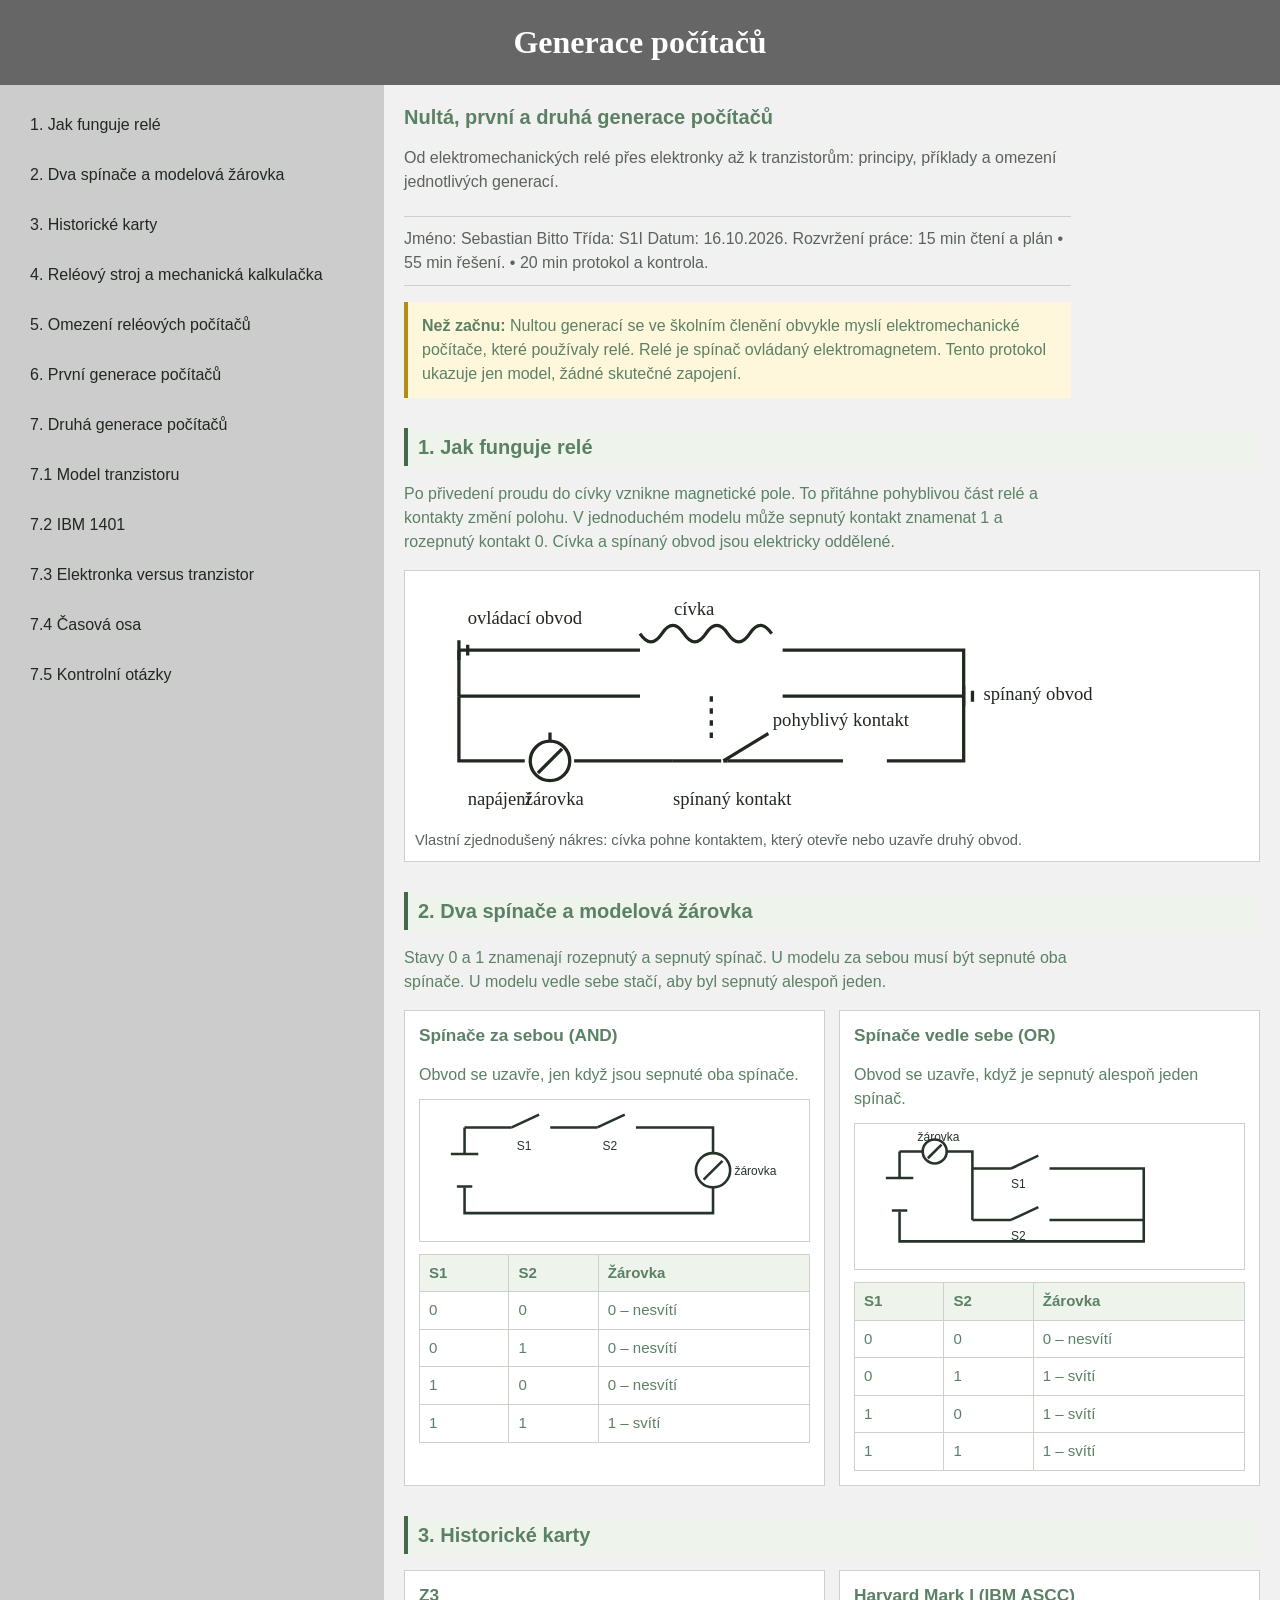
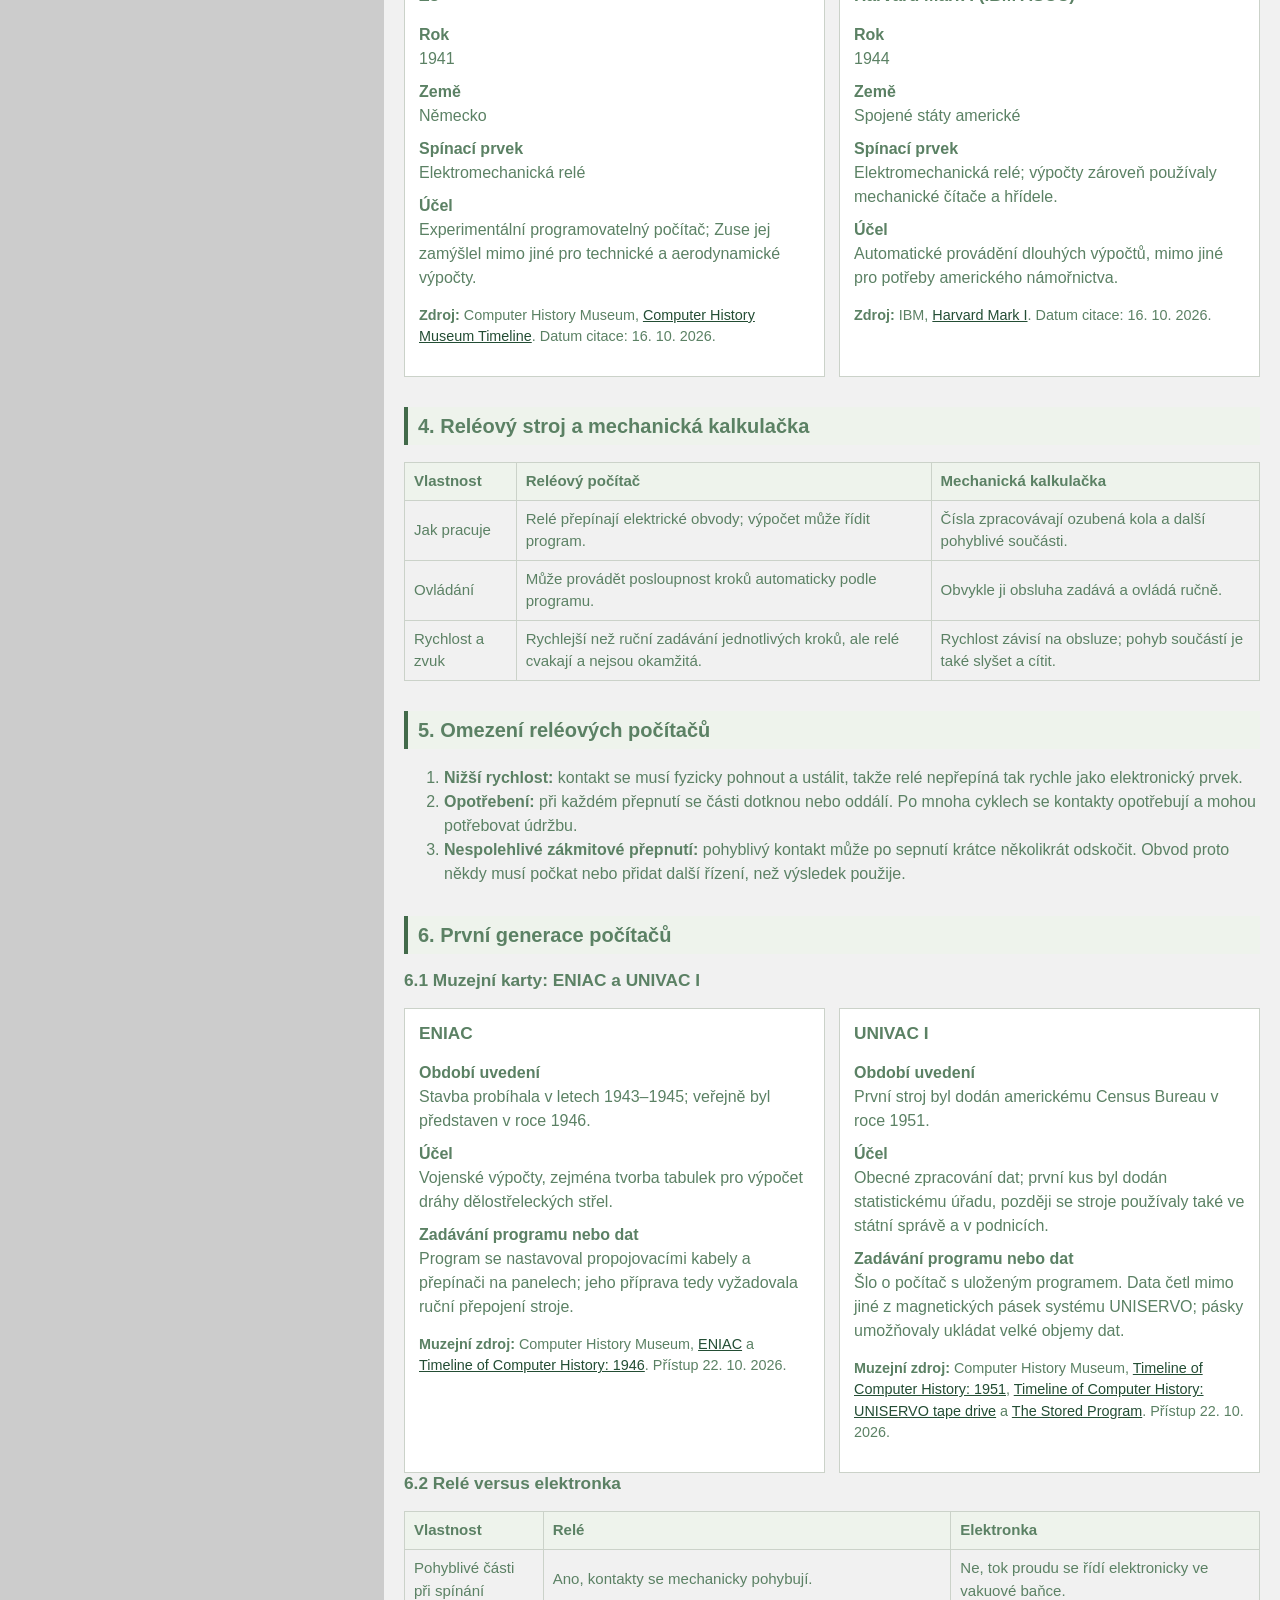
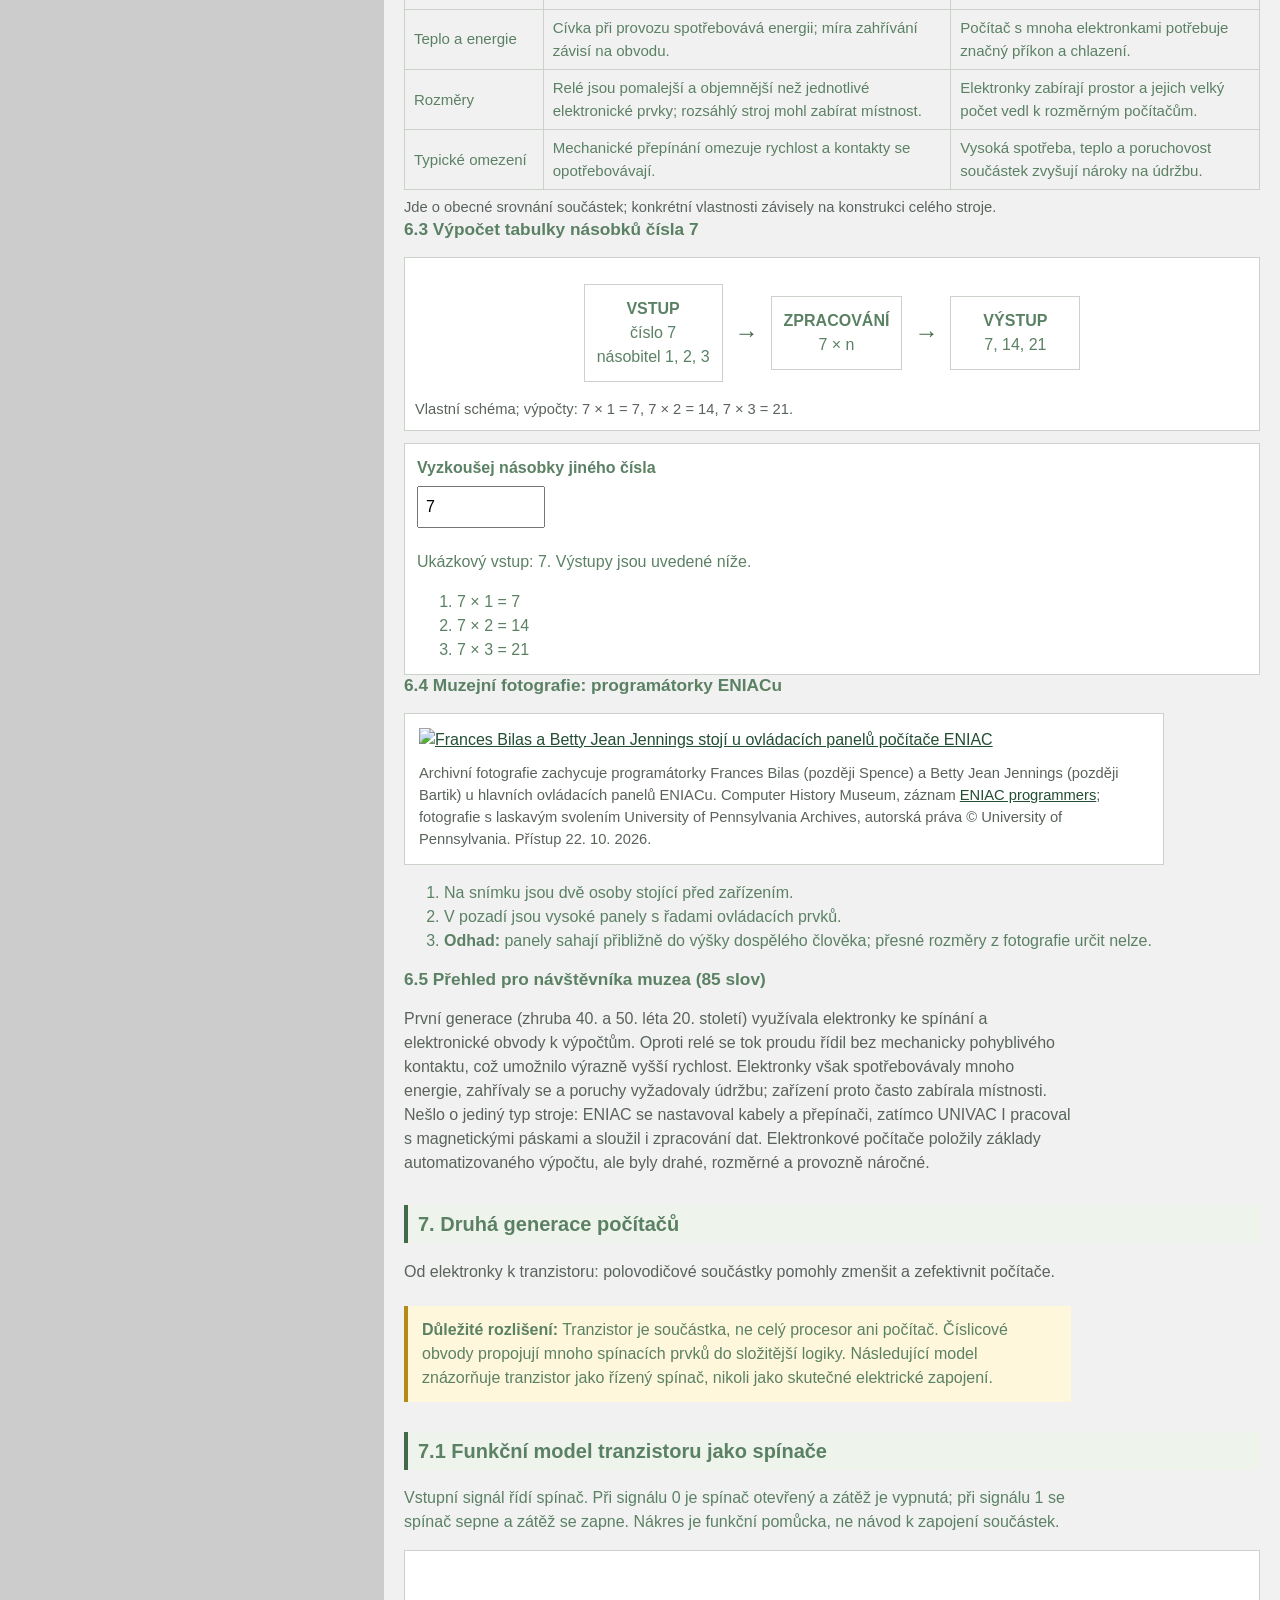
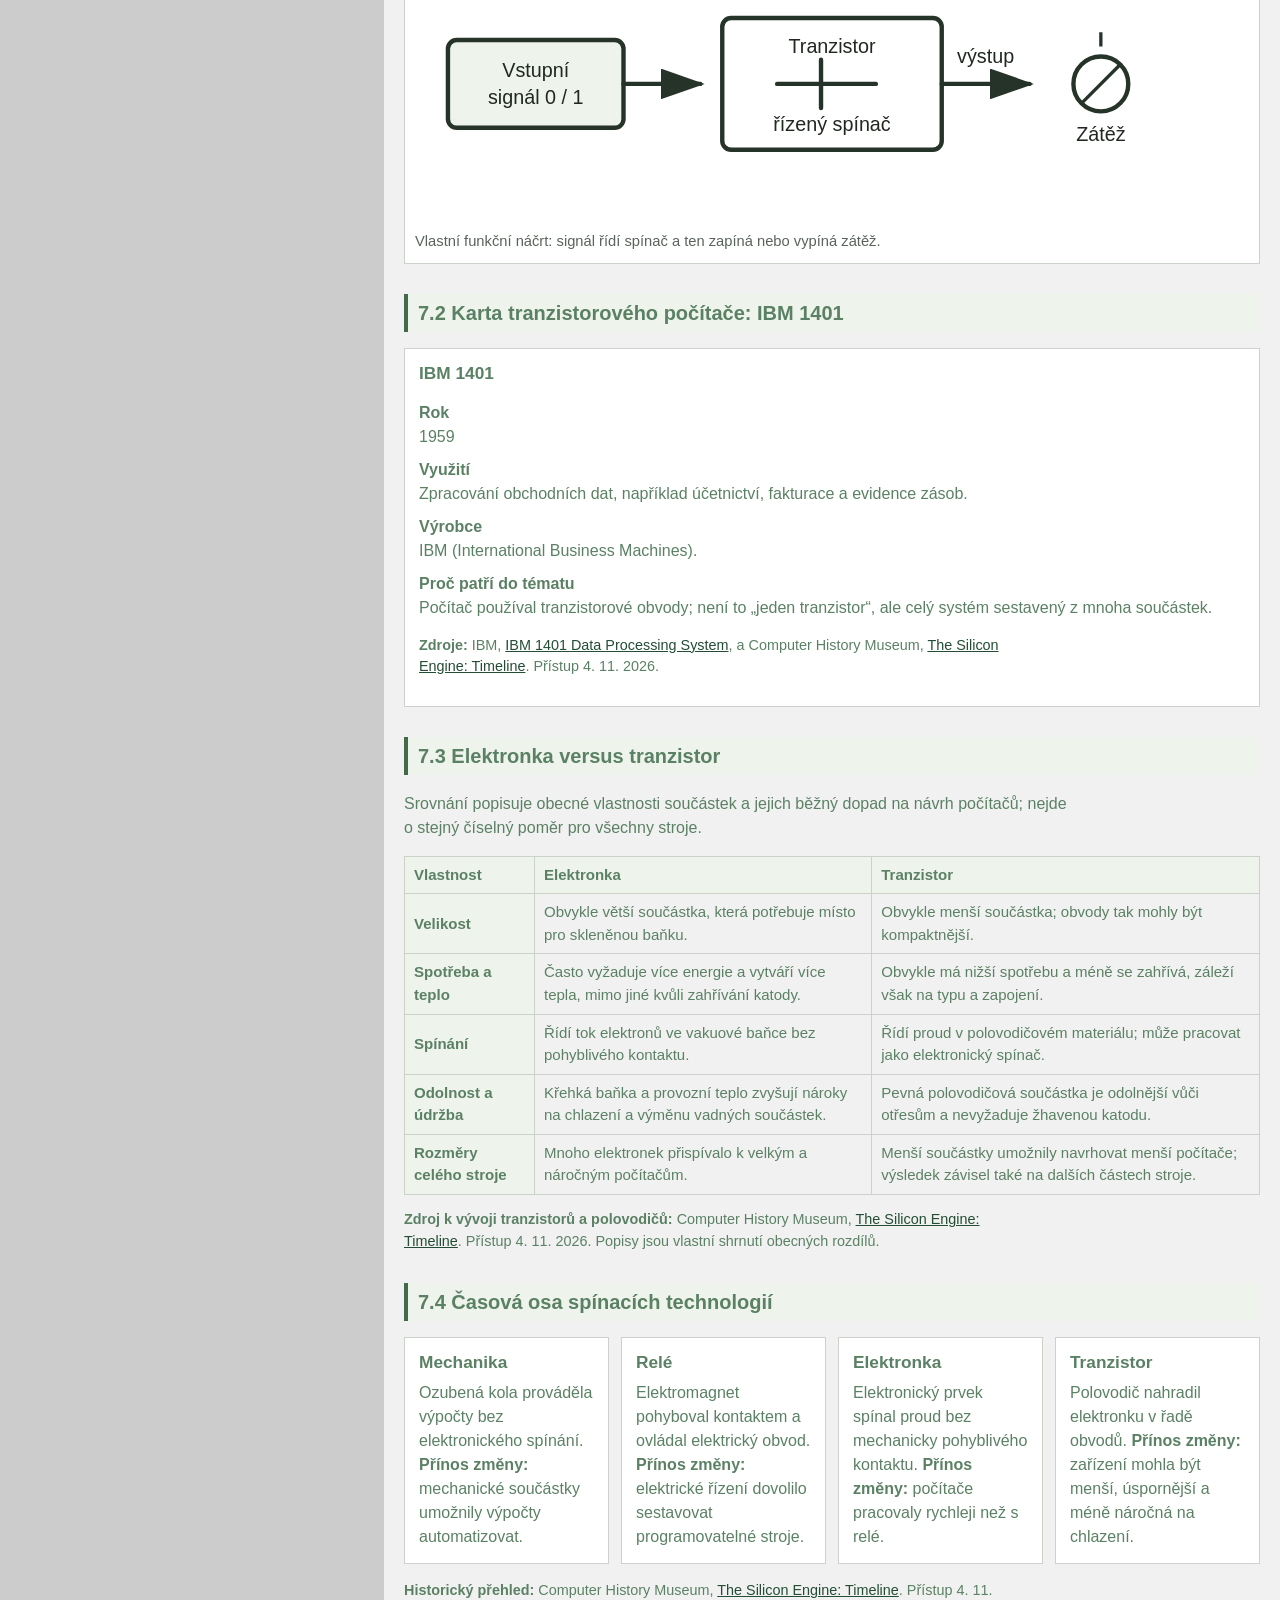
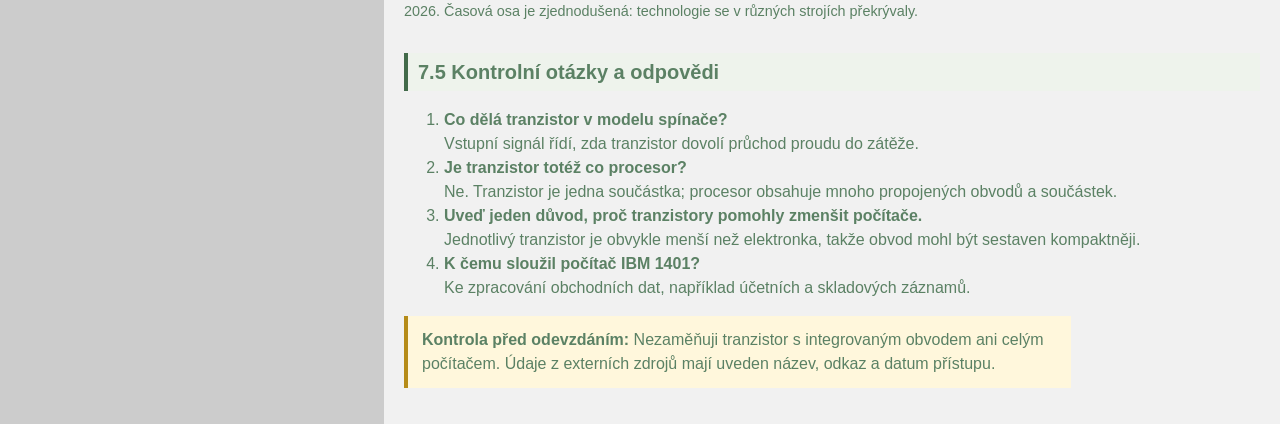
==== index.html @ 87b1d97f "Combine computer generations on one page Co-authored-by: Copilot <223556219+Copilot@users.noreply.gi" ====
<!doctype html>
<html lang="cs">
<head>
  <meta charset="utf-8">
  <meta name="viewport" content="width=device-width, initial-scale=1">
  <meta name="author" content="Sebastian Bitto">
  <title>Generace počítačů</title>
  <link rel="stylesheet" href="styles.css">
  <script src="script.js" defer></script>
</head>
<body>
  <main>
    <header class="site-header">
      <h1>Generace počítačů</h1>
    </header>

    <section class="layout">
      <nav aria-label="Obsah stránky">
        <ul>
          <li><a href="#rele">1. Jak funguje relé</a></li>
          <li><a href="#logika">2. Dva spínače a modelová žárovka</a></li>
          <li><a href="#historie">3. Historické karty</a></li>
          <li><a href="#porovnani">4. Reléový stroj a mechanická kalkulačka</a></li>
          <li><a href="#omezeni">5. Omezení reléových počítačů</a></li>
          <li><a href="#prvni-generace">6. První generace počítačů</a></li>
          <li><a href="#druha-generace">7. Druhá generace počítačů</a></li>
          <li><a href="#model">7.1 Model tranzistoru</a></li>
          <li><a href="#pocitac">7.2 IBM 1401</a></li>
          <li><a href="#srovnani">7.3 Elektronka versus tranzistor</a></li>
          <li><a href="#casova-osa">7.4 Časová osa</a></li>
          <li><a href="#otazky">7.5 Kontrolní otázky</a></li>
        </ul>
      </nav>

      <article class="content">
    <header class="content-header">
      <h2>Nultá, první a druhá generace počítačů</h2>
      <p class="intro">Od elektromechanických relé přes elektronky až k tranzistorům: principy, příklady a omezení jednotlivých generací.</p>
      <p class="student">Jméno: Sebastian Bitto    Třída: S1I    Datum: 16.10.2026.    Rozvržení práce: 15 min       čtení a plán • 55 min řešení.         • 20 min protokol a kontrola.</p>
    </header>

    <p class="note"><strong>Než začnu:</strong> Nultou generací se ve školním členění obvykle myslí elektromechanické počítače, které používaly relé. Relé je spínač ovládaný elektromagnetem. Tento protokol ukazuje jen model, žádné skutečné zapojení.</p>

    <section id="rele">
      <h2>1. Jak funguje relé</h2>
      <p>Po přivedení proudu do cívky vznikne magnetické pole. To přitáhne pohyblivou část relé a kontakty změní polohu. V jednoduchém modelu může sepnutý kontakt znamenat 1 a rozepnutý kontakt 0. Cívka a spínaný obvod jsou elektricky oddělené.</p>
      <div class="diagram">
        <svg viewBox="0 0 760 220" role="img" aria-labelledby="relay-title relay-desc">
          <title id="relay-title">Zjednodušené schéma relé</title>
          <desc id="relay-desc">Horní ovládací obvod obsahuje cívku. Přerušovaná čára naznačuje mechanické spojení s kontaktem ve spodním obvodu se žárovkou.</desc>
          <g fill="none" stroke="#202820" stroke-width="3">
            <path d="M40 63 H205 M335 63 H500 V105" />
            <path d="M40 63 V105 M40 105 H205 M335 105 H500" />
            <path d="M40 105 V164 H100 M145 164 H235 M285 164 H390 M430 164 H500 V105" />
            <path d="M235 164 H279" />
            <path d="M281 164 L322 139" />
            <path d="M281 164 H285" stroke-dasharray="5 6" />
            <path d="M270 105 V143" stroke-dasharray="5 6" />
            <path d="M40 54 V72 M48 58 V68" />
            <path d="M500 96 V114 M508 100 V110" />
            <path d="M205 48 q10 15 20 0 t20 0 t20 0 t20 0 t20 0 t20 0" />
            <circle cx="123" cy="164" r="18" />
            <path d="M112 175 L134 153 M123 146 V138" />
          </g>
          <g fill="#202820" font-family="Georgia, serif" font-size="17">
            <text x="48" y="39">ovládací obvod</text>
            <text x="236" y="31">cívka</text>
            <text x="48" y="204">napájení</text>
            <text x="100" y="204">žárovka</text>
            <text x="235" y="204">spínaný kontakt</text>
            <text x="518" y="108">spínaný obvod</text>
            <text x="326" y="132">pohyblivý kontakt</text>
          </g>
        </svg>
        <p class="caption">Vlastní zjednodušený nákres: cívka pohne kontaktem, který otevře nebo uzavře druhý obvod.</p>
      </div>
    </section>

    <section id="logika">
      <h2>2. Dva spínače a modelová žárovka</h2>
      <p>Stavy 0 a 1 znamenají rozepnutý a sepnutý spínač. U modelu za sebou musí být sepnuté oba spínače. U modelu vedle sebe stačí, aby byl sepnutý alespoň jeden.</p>
      <div class="models">
        <article class="model" data-model="series">
          <h3>Spínače za sebou (AND)</h3>
          <p>Obvod se uzavře, jen když jsou sepnuté oba spínače.</p>
          <div class="circuit">
            <svg viewBox="0 0 440 150" role="img" aria-label="Dva otevřené spínače zapojené za sebou a žárovka">
              <g fill="none" stroke="#263329" stroke-width="3">
                <path d="M45 25 H100 M145 25 H200 M245 25 H335 V55 M335 95 V125 H45 V95 M45 55 V25" />
                <path d="M100 25 L132 10 M200 25 L232 10" />
                <path d="M29 56 H61 M36 94 H54" />
                <circle cx="335" cy="75" r="20" />
                <path d="M324 86 L346 64" />
              </g>
              <g fill="#263329" font-family="Arial, sans-serif" font-size="14">
                <text x="106" y="51">S1</text><text x="206" y="51">S2</text><text x="360" y="80">žárovka</text>
              </g>
            </svg>
          </div>
          <table>
            <thead><tr><th>S1</th><th>S2</th><th>Žárovka</th></tr></thead>
            <tbody>
              <tr data-state="00"><td>0</td><td>0</td><td>0 – nesvítí</td></tr>
              <tr data-state="01"><td>0</td><td>1</td><td>0 – nesvítí</td></tr>
              <tr data-state="10"><td>1</td><td>0</td><td>0 – nesvítí</td></tr>
              <tr data-state="11"><td>1</td><td>1</td><td>1 – svítí</td></tr>
            </tbody>
          </table>
        </article>

        <article class="model" data-model="parallel">
          <h3>Spínače vedle sebe (OR)</h3>
          <p>Obvod se uzavře, když je sepnutý alespoň jeden spínač.</p>
          <div class="circuit">
            <svg viewBox="0 0 440 155" role="img" aria-label="Dva spínače zapojené vedle sebe a žárovka">
              <g fill="none" stroke="#263329" stroke-width="3">
                <path d="M45 25 H72 M100 25 H130 V45 M130 45 V105 M130 45 H175 M220 45 H330 V105 M130 105 H175 M220 105 H330 M330 45 V105 M330 105 V130 H45 V95 M45 55 V25" />
                <path d="M175 45 L207 30 M175 105 L207 90" />
                <path d="M29 56 H61 M36 94 H54" />
                <circle cx="86" cy="25" r="14" />
                <path d="M78 33 L94 17" />
              </g>
              <g fill="#263329" font-family="Arial, sans-serif" font-size="14">
                <text x="175" y="68">S1</text><text x="175" y="128">S2</text><text x="66" y="13">žárovka</text>
              </g>
            </svg>
          </div>
          <table>
            <thead><tr><th>S1</th><th>S2</th><th>Žárovka</th></tr></thead>
            <tbody>
              <tr data-state="00"><td>0</td><td>0</td><td>0 – nesvítí</td></tr>
              <tr data-state="01"><td>0</td><td>1</td><td>1 – svítí</td></tr>
              <tr data-state="10"><td>1</td><td>0</td><td>1 – svítí</td></tr>
              <tr data-state="11"><td>1</td><td>1</td><td>1 – svítí</td></tr>
            </tbody>
          </table>
        </article>
      </div>
    </section>

    <section id="historie">
      <h2>3. Historické karty</h2>
      <div class="cards">
        <article class="history-card">
          <h3>Z3</h3>
          <dl>
            <dt>Rok</dt><dd>1941</dd>
            <dt>Země</dt><dd>Německo</dd>
            <dt>Spínací prvek</dt><dd>Elektromechanická relé</dd>
            <dt>Účel</dt><dd>Experimentální programovatelný počítač; Zuse jej zamýšlel mimo jiné pro technické a aerodynamické výpočty.</dd>
          </dl>
          <p class="source"><strong>Zdroj:</strong> Computer History Museum, <a href="https://www.computerhistory.org/timeline/" target="_blank" rel="noopener noreferrer">Computer History Museum Timeline</a>. Datum citace: 16. 10. 2026.</p>
        </article>
        <article class="history-card">
          <h3>Harvard Mark I (IBM ASCC)</h3>
          <dl>
            <dt>Rok</dt><dd>1944</dd>
            <dt>Země</dt><dd>Spojené státy americké</dd>
            <dt>Spínací prvek</dt><dd>Elektromechanická relé; výpočty zároveň používaly mechanické čítače a hřídele.</dd>
            <dt>Účel</dt><dd>Automatické provádění dlouhých výpočtů, mimo jiné pro potřeby amerického námořnictva.</dd>
          </dl>
          <p class="source"><strong>Zdroj:</strong> IBM, <a href="https://www.ibm.com/history/harvard-mark-1" target="_blank" rel="noopener noreferrer">Harvard Mark I</a>. Datum citace: 16. 10. 2026.</p>
        </article>
      </div>
    </section>

    <section id="porovnani">
      <h2>4. Reléový stroj a mechanická kalkulačka</h2>
      <table>
        <thead><tr><th>Vlastnost</th><th>Reléový počítač</th><th>Mechanická kalkulačka</th></tr></thead>
        <tbody>
          <tr><td>Jak pracuje</td><td>Relé přepínají elektrické obvody; výpočet může řídit program.</td><td>Čísla zpracovávají ozubená kola a další pohyblivé součásti.</td></tr>
          <tr><td>Ovládání</td><td>Může provádět posloupnost kroků automaticky podle programu.</td><td>Obvykle ji obsluha zadává a ovládá ručně.</td></tr>
          <tr><td>Rychlost a zvuk</td><td>Rychlejší než ruční zadávání jednotlivých kroků, ale relé cvakají a nejsou okamžitá.</td><td>Rychlost závisí na obsluze; pohyb součástí je také slyšet a cítit.</td></tr>
        </tbody>
      </table>
    </section>

    <section id="omezeni">
      <h2>5. Omezení reléových počítačů</h2>
      <ol>
        <li><strong>Nižší rychlost:</strong> kontakt se musí fyzicky pohnout a ustálit, takže relé nepřepíná tak rychle jako elektronický prvek.</li>
        <li><strong>Opotřebení:</strong> při každém přepnutí se části dotknou nebo oddálí. Po mnoha cyklech se kontakty opotřebují a mohou potřebovat údržbu.</li>
        <li><strong>Nespolehlivé zákmitové přepnutí:</strong> pohyblivý kontakt může po sepnutí krátce několikrát odskočit. Obvod proto někdy musí počkat nebo přidat další řízení, než výsledek použije.</li>
      </ol>
    </section>

    <section id="prvni-generace">
      <h2>6. První generace počítačů</h2>

      <h3>6.1 Muzejní karty: ENIAC a UNIVAC I</h3>
      <div class="cards">
        <article class="history-card">
          <h3>ENIAC</h3>
          <dl>
            <dt>Období uvedení</dt><dd>Stavba probíhala v letech 1943–1945; veřejně byl představen v roce 1946.</dd>
            <dt>Účel</dt><dd>Vojenské výpočty, zejména tvorba tabulek pro výpočet dráhy dělostřeleckých střel.</dd>
            <dt>Zadávání programu nebo dat</dt><dd>Program se nastavoval propojovacími kabely a přepínači na panelech; jeho příprava tedy vyžadovala ruční přepojení stroje.</dd>
          </dl>
          <p class="source"><strong>Muzejní zdroj:</strong> Computer History Museum, <a href="https://www.computerhistory.org/revolution/birth-of-the-computer/4/78" target="_blank" rel="noopener noreferrer">ENIAC</a> a <a href="https://www.computerhistory.org/timeline/1946/" target="_blank" rel="noopener noreferrer">Timeline of Computer History: 1946</a>. Přístup 22. 10. 2026.</p>
        </article>
        <article class="history-card">
          <h3>UNIVAC I</h3>
          <dl>
            <dt>Období uvedení</dt><dd>První stroj byl dodán americkému Census Bureau v roce 1951.</dd>
            <dt>Účel</dt><dd>Obecné zpracování dat; první kus byl dodán statistickému úřadu, později se stroje používaly také ve státní správě a v podnicích.</dd>
            <dt>Zadávání programu nebo dat</dt><dd>Šlo o počítač s uloženým programem. Data četl mimo jiné z magnetických pásek systému UNISERVO; pásky umožňovaly ukládat velké objemy dat.</dd>
          </dl>
          <p class="source"><strong>Muzejní zdroj:</strong> Computer History Museum, <a href="https://www.computerhistory.org/timeline/1951/" target="_blank" rel="noopener noreferrer">Timeline of Computer History: 1951</a>, <a href="https://www.computerhistory.org/timeline/memory-storage/" target="_blank" rel="noopener noreferrer">Timeline of Computer History: UNISERVO tape drive</a> a <a href="https://www.computerhistory.org/revolution/birth-of-the-computer/4/87" target="_blank" rel="noopener noreferrer">The Stored Program</a>. Přístup 22. 10. 2026.</p>
        </article>
      </div>

      <h3>6.2 Relé versus elektronka</h3>
      <table>
        <thead><tr><th>Vlastnost</th><th>Relé</th><th>Elektronka</th></tr></thead>
        <tbody>
          <tr><td>Pohyblivé části při spínání</td><td>Ano, kontakty se mechanicky pohybují.</td><td>Ne, tok proudu se řídí elektronicky ve vakuové baňce.</td></tr>
          <tr><td>Teplo a energie</td><td>Cívka při provozu spotřebovává energii; míra zahřívání závisí na obvodu.</td><td>Počítač s mnoha elektronkami potřebuje značný příkon a chlazení.</td></tr>
          <tr><td>Rozměry</td><td>Relé jsou pomalejší a objemnější než jednotlivé elektronické prvky; rozsáhlý stroj mohl zabírat místnost.</td><td>Elektronky zabírají prostor a jejich velký počet vedl k rozměrným počítačům.</td></tr>
          <tr><td>Typické omezení</td><td>Mechanické přepínání omezuje rychlost a kontakty se opotřebovávají.</td><td>Vysoká spotřeba, teplo a poruchovost součástek zvyšují nároky na údržbu.</td></tr>
        </tbody>
      </table>
      <p class="caption">Jde o obecné srovnání součástek; konkrétní vlastnosti závisely na konstrukci celého stroje.</p>

      <h3>6.3 Výpočet tabulky násobků čísla 7</h3>
      <div class="diagram">
        <div class="flow" role="img" aria-label="Vstup číslo 7 a násobitel 1, 2, 3 vede přes násobení k výsledkům 7, 14, 21">
          <div class="flow-step"><strong>VSTUP</strong><br>číslo 7<br>násobitel 1, 2, 3</div>
          <span class="flow-arrow" aria-hidden="true">→</span>
          <div class="flow-step"><strong>ZPRACOVÁNÍ</strong><br>7 × n</div>
          <span class="flow-arrow" aria-hidden="true">→</span>
          <div class="flow-step"><strong>VÝSTUP</strong><br>7, 14, 21</div>
        </div>
        <p class="caption">Vlastní schéma; výpočty: 7 × 1 = 7, 7 × 2 = 14, 7 × 3 = 21.</p>
      </div>
      <div class="demo">
        <label for="factor">Vyzkoušej násobky jiného čísla</label>
        <input id="factor" type="number" min="1" max="1000" step="1" value="7">
        <p id="calculation-status" aria-live="polite">Ukázkový vstup: 7. Výstupy jsou uvedené níže.</p>
        <ol id="multiples">
          <li data-multiple>7 × 1 = 7</li>
          <li data-multiple>7 × 2 = 14</li>
          <li data-multiple>7 × 3 = 21</li>
        </ol>
      </div>

      <h3>6.4 Muzejní fotografie: programátorky ENIACu</h3>
      <figure class="photo">
        <a href="https://www.computerhistory.org/revolution/birth-of-the-computer/4/78/317" target="_blank" rel="noopener noreferrer">
          <img src="https://images.computerhistory.org/revonline/images/102618640-03-01.jpg?w=900" alt="Frances Bilas a Betty Jean Jennings stojí u ovládacích panelů počítače ENIAC">
        </a>
        <figcaption>Archivní fotografie zachycuje programátorky Frances Bilas (později Spence) a Betty Jean Jennings (později Bartik) u hlavních ovládacích panelů ENIACu. Computer History Museum, záznam <a href="https://www.computerhistory.org/revolution/birth-of-the-computer/4/78/317" target="_blank" rel="noopener noreferrer">ENIAC programmers</a>; fotografie s laskavým svolením University of Pennsylvania Archives, autorská práva © University of Pennsylvania. Přístup 22. 10. 2026.</figcaption>
      </figure>
      <ol>
        <li>Na snímku jsou dvě osoby stojící před zařízením.</li>
        <li>V pozadí jsou vysoké panely s řadami ovládacích prvků.</li>
        <li><strong>Odhad:</strong> panely sahají přibližně do výšky dospělého člověka; přesné rozměry z fotografie určit nelze.</li>
      </ol>

      <h3>6.5 Přehled pro návštěvníka muzea (85 slov)</h3>
      <p class="intro">První generace (zhruba 40. a 50. léta 20. století) využívala elektronky ke spínání a elektronické obvody k výpočtům. Oproti relé se tok proudu řídil bez mechanicky pohyblivého kontaktu, což umožnilo výrazně vyšší rychlost. Elektronky však spotřebovávaly mnoho energie, zahřívaly se a poruchy vyžadovaly údržbu; zařízení proto často zabírala místnosti. Nešlo o jediný typ stroje: ENIAC se nastavoval kabely a přepínači, zatímco UNIVAC I pracoval s magnetickými páskami a sloužil i zpracování dat. Elektronkové počítače položily základy automatizovaného výpočtu, ale byly drahé, rozměrné a provozně náročné.</p>
    </section>

    <section id="druha-generace">
      <h2>7. Druhá generace počítačů</h2>
      <p class="intro">Od elektronky k tranzistoru: polovodičové součástky pomohly zmenšit a zefektivnit počítače.</p>
      <p class="note"><strong>Důležité rozlišení:</strong> Tranzistor je součástka, ne celý procesor ani počítač. Číslicové obvody propojují mnoho spínacích prvků do složitější logiky. Následující model znázorňuje tranzistor jako řízený spínač, nikoli jako skutečné elektrické zapojení.</p>

      <section id="model">
        <h2>7.1 Funkční model tranzistoru jako spínače</h2>
        <p>Vstupní signál řídí spínač. Při signálu 0 je spínač otevřený a zátěž je vypnutá; při signálu 1 se spínač sepne a zátěž se zapne. Nákres je funkční pomůcka, ne návod k zapojení součástek.</p>
        <div class="diagram">
          <svg viewBox="0 0 760 240" role="img" aria-labelledby="transistor-title transistor-desc">
            <title id="transistor-title">Funkční model tranzistoru jako řízeného spínače</title>
            <desc id="transistor-desc">Vstupní signál ovládá tranzistorový spínač. Spínač řídí tok proudu ke zátěži, zde znázorněné žárovkou.</desc>
            <defs>
              <marker id="arrowhead" markerWidth="10" markerHeight="7" refX="9" refY="3.5" orient="auto">
                <polygon points="0 0, 10 3.5, 0 7" fill="#263329" />
              </marker>
            </defs>
            <g fill="none" stroke="#263329" stroke-width="4" stroke-linecap="round" stroke-linejoin="round">
              <rect x="30" y="72" width="160" height="80" rx="8" fill="#eef3ec" />
              <path d="M190 112 H260" marker-end="url(#arrowhead)" />
              <rect x="280" y="52" width="200" height="120" rx="8" fill="#ffffff" />
              <path d="M480 112 H560" marker-end="url(#arrowhead)" />
            </g>
            <path d="M330 112 H370 M370 90 V134 M370 112 H420" fill="none" stroke="#263329" stroke-width="4" stroke-linecap="round" />
            <circle cx="625" cy="112" r="25" fill="#ffffff" stroke="#263329" stroke-width="4" />
            <path d="M608 129 L642 95 M625 78 V65" fill="none" stroke="#263329" stroke-width="3" />
            <g fill="#202820" font-family="Arial, sans-serif" font-size="18" text-anchor="middle">
              <text x="110" y="106">Vstupní</text><text x="110" y="130">signál 0 / 1</text>
              <text x="380" y="84">Tranzistor</text><text x="380" y="155">řízený spínač</text>
              <text x="625" y="164">Zátěž</text>
              <text x="520" y="93">výstup</text>
            </g>
          </svg>
          <p class="caption">Vlastní funkční náčrt: signál řídí spínač a ten zapíná nebo vypíná zátěž.</p>
        </div>
      </section>

      <section id="pocitac">
        <h2>7.2 Karta tranzistorového počítače: IBM 1401</h2>
        <article class="history-card">
          <h3>IBM 1401</h3>
          <dl>
            <dt>Rok</dt><dd>1959</dd>
            <dt>Využití</dt><dd>Zpracování obchodních dat, například účetnictví, fakturace a evidence zásob.</dd>
            <dt>Výrobce</dt><dd>IBM (International Business Machines).</dd>
            <dt>Proč patří do tématu</dt><dd>Počítač používal tranzistorové obvody; není to „jeden tranzistor“, ale celý systém sestavený z mnoha součástek.</dd>
          </dl>
          <p class="source"><strong>Zdroje:</strong> IBM, <a href="https://www.ibm.com/history/1401" target="_blank" rel="noopener noreferrer">IBM 1401 Data Processing System</a>, a Computer History Museum, <a href="https://www.computerhistory.org/siliconengine/timeline/" target="_blank" rel="noopener noreferrer">The Silicon Engine: Timeline</a>. Přístup 4. 11. 2026.</p>
        </article>
      </section>

      <section id="srovnani">
        <h2>7.3 Elektronka versus tranzistor</h2>
        <p>Srovnání popisuje obecné vlastnosti součástek a jejich běžný dopad na návrh počítačů; nejde o stejný číselný poměr pro všechny stroje.</p>
        <table>
          <thead>
            <tr><th>Vlastnost</th><th>Elektronka</th><th>Tranzistor</th></tr>
          </thead>
          <tbody>
            <tr><th scope="row">Velikost</th><td>Obvykle větší součástka, která potřebuje místo pro skleněnou baňku.</td><td>Obvykle menší součástka; obvody tak mohly být kompaktnější.</td></tr>
            <tr><th scope="row">Spotřeba a teplo</th><td>Často vyžaduje více energie a vytváří více tepla, mimo jiné kvůli zahřívání katody.</td><td>Obvykle má nižší spotřebu a méně se zahřívá, záleží však na typu a zapojení.</td></tr>
            <tr><th scope="row">Spínání</th><td>Řídí tok elektronů ve vakuové baňce bez pohyblivého kontaktu.</td><td>Řídí proud v polovodičovém materiálu; může pracovat jako elektronický spínač.</td></tr>
            <tr><th scope="row">Odolnost a údržba</th><td>Křehká baňka a provozní teplo zvyšují nároky na chlazení a výměnu vadných součástek.</td><td>Pevná polovodičová součástka je odolnější vůči otřesům a nevyžaduje žhavenou katodu.</td></tr>
            <tr><th scope="row">Rozměry celého stroje</th><td>Mnoho elektronek přispívalo k velkým a náročným počítačům.</td><td>Menší součástky umožnily navrhovat menší počítače; výsledek závisel také na dalších částech stroje.</td></tr>
          </tbody>
        </table>
        <p class="source"><strong>Zdroj k vývoji tranzistorů a polovodičů:</strong> Computer History Museum, <a href="https://www.computerhistory.org/siliconengine/timeline/" target="_blank" rel="noopener noreferrer">The Silicon Engine: Timeline</a>. Přístup 4. 11. 2026. Popisy jsou vlastní shrnutí obecných rozdílů.</p>
      </section>

      <section id="casova-osa">
        <h2>7.4 Časová osa spínacích technologií</h2>
        <div class="timeline" aria-label="Vývoj od mechanických prvků k tranzistorům">
          <article class="timeline-step">
            <h3>Mechanika</h3>
            <p>Ozubená kola prováděla výpočty bez elektronického spínání. <strong>Přínos změny:</strong> mechanické součástky umožnily výpočty automatizovat.</p>
          </article>
          <article class="timeline-step">
            <h3>Relé</h3>
            <p>Elektromagnet pohyboval kontaktem a ovládal elektrický obvod. <strong>Přínos změny:</strong> elektrické řízení dovolilo sestavovat programovatelné stroje.</p>
          </article>
          <article class="timeline-step">
            <h3>Elektronka</h3>
            <p>Elektronický prvek spínal proud bez mechanicky pohyblivého kontaktu. <strong>Přínos změny:</strong> počítače pracovaly rychleji než s relé.</p>
          </article>
          <article class="timeline-step">
            <h3>Tranzistor</h3>
            <p>Polovodič nahradil elektronku v řadě obvodů. <strong>Přínos změny:</strong> zařízení mohla být menší, úspornější a méně náročná na chlazení.</p>
          </article>
        </div>
        <p class="source"><strong>Historický přehled:</strong> Computer History Museum, <a href="https://www.computerhistory.org/siliconengine/timeline/" target="_blank" rel="noopener noreferrer">The Silicon Engine: Timeline</a>. Přístup 4. 11. 2026. Časová osa je zjednodušená: technologie se v různých strojích překrývaly.</p>
      </section>

      <section id="otazky">
        <h2>7.5 Kontrolní otázky a odpovědi</h2>
        <ol>
          <li><strong>Co dělá tranzistor v modelu spínače?</strong><br>Vstupní signál řídí, zda tranzistor dovolí průchod proudu do zátěže.</li>
          <li><strong>Je tranzistor totéž co procesor?</strong><br>Ne. Tranzistor je jedna součástka; procesor obsahuje mnoho propojených obvodů a součástek.</li>
          <li><strong>Uveď jeden důvod, proč tranzistory pomohly zmenšit počítače.</strong><br>Jednotlivý tranzistor je obvykle menší než elektronka, takže obvod mohl být sestaven kompaktněji.</li>
          <li><strong>K čemu sloužil počítač IBM 1401?</strong><br>Ke zpracování obchodních dat, například účetních a skladových záznamů.</li>
        </ol>
      </section>

      <p class="note"><strong>Kontrola před odevzdáním:</strong> Nezaměňuji tranzistor s integrovaným obvodem ani celým počítačem. Údaje z externích zdrojů mají uveden název, odkaz a datum přístupu.</p>
    </section>

      </article>
    </section>
  </main>

</body>
</html>
---- styles.css ----
:root {
  color-scheme: light;
  --ink: #5b8164;
  --muted: #5a635b;
  --paper: #ffffff;
  --line: #cbd2c9;
  --green: #426a4a;
  --soft-green: #eef3ec;
  --soft-yellow: #fff7dc;
  --header: #666666;
  --nav: #cccccc;
  --content: #f1f1f1;
}

* { box-sizing: border-box; }

body {
  margin: 0;
  background: #ffffff;
  color: var(--ink);
  font: 16px/1.5 Arial, sans-serif;
}

main { width: 100%; }
h1, h2, h3 { line-height: 1.2; }
h1 { margin: 0; color: #ffffff; font: bold 2rem Georgia, "Times New Roman", serif; }
h2 { margin-top: 30px; padding: 7px 10px; border-left: 4px solid var(--green); background: var(--soft-green); font-size: 1.25rem; }
h3 { margin-top: 0; font-size: 1.08rem; }
p { max-width: 75ch; }
a { color: #234d34; overflow-wrap: anywhere; }
.site-header { background: var(--header); padding: 24px 30px; text-align: center; }
.layout { display: grid; grid-template-columns: 30% minmax(0, 70%); }
nav { background: var(--nav); padding: 20px; }
nav ul { list-style: none; margin: 0; padding: 0; }
nav li + li { margin-top: 10px; }
nav a { display: block; padding: 8px 10px; color: #202820; text-decoration: none; }
nav a:hover, nav a:focus { background: #ffffff; text-decoration: underline; }
.content { min-width: 0; padding: 20px; background: var(--content); }
.content-header h2 { margin-top: 0; padding: 0; border: 0; background: transparent; }
.intro { color: var(--muted); margin: 8px 0 22px; }
.student { border-top: 1px solid var(--line); border-bottom: 1px solid var(--line); padding: 10px 0; color: var(--muted); }
.note { padding: 12px 14px; background: var(--soft-yellow); border-left: 4px solid #b58b18; }
.diagram { margin: 16px 0 8px; padding: 10px; border: 1px solid var(--line); background: #fff; overflow-x: auto; }
.diagram svg { display: block; width: 100%; min-width: 440px; height: auto; }
.caption { margin: 6px 0 0; font-size: .92rem; color: var(--muted); }
.models { display: grid; grid-template-columns: repeat(2, minmax(0, 1fr)); gap: 14px; margin-top: 14px; }
.model { padding: 14px; border: 1px solid var(--line); background: #fff; }
.model p { margin: 8px 0; }
.circuit { margin: 12px 0; padding: 6px; border: 1px solid var(--line); background: #fff; overflow-x: auto; }
.circuit svg { display: block; width: 100%; min-width: 360px; height: auto; }
table { width: 100%; border-collapse: collapse; margin-top: 12px; font-family: Arial, sans-serif; font-size: .94rem; }
th, td { padding: 7px 9px; border: 1px solid var(--line); text-align: left; }
th { background: var(--soft-green); }
.cards { display: grid; grid-template-columns: repeat(2, minmax(0, 1fr)); gap: 14px; margin-top: 14px; }
.history-card { padding: 14px; border: 1px solid var(--line); background: #fff; }
.history-card dl { margin: 0; }
.history-card dt { margin-top: 9px; font-weight: bold; }
.history-card dd { margin-left: 0; }
.source { font-size: .9rem; }
.photo { max-width: 760px; margin: 16px 0; padding: 14px; border: 1px solid var(--line); background: #fff; }
.photo img { display: block; width: 100%; height: auto; }
.photo figcaption { margin-top: 10px; color: var(--muted); font-size: .92rem; }
.flow { display: grid; grid-template-columns: repeat(5, auto); align-items: center; justify-content: center; gap: 12px; margin: 16px 0; }
.flow-step { min-width: 130px; padding: 12px; border: 1px solid var(--line); background: #fff; text-align: center; }
.flow-arrow { color: var(--green); font-size: 1.5rem; font-weight: bold; }
.demo { margin-top: 12px; padding: 12px; border: 1px solid var(--line); background: #fff; }
.demo label { display: block; font-weight: bold; }
.demo input { width: 8rem; margin: 6px 0; padding: 7px; font: inherit; }
.demo ol { margin-bottom: 0; }
.switch-demo { display: flex; flex-wrap: wrap; align-items: center; gap: 12px; margin-top: 12px; }
.switch-demo button, .home-page a {
  min-height: 44px;
  padding: 9px 16px;
  border: 0;
  background: var(--green);
  color: #fff;
  font: bold 1rem Arial, sans-serif;
  cursor: pointer;
}
.switch-demo button:hover, .home-page a:hover { background: #315239; }
.switch-demo button:focus-visible, .home-page a:focus-visible { outline: 3px solid #e8c65c; outline-offset: 3px; }
.switch-status { margin: 0; font-weight: bold; }
.generation-links { display: flex; flex-wrap: wrap; gap: 12px; margin: 20px 0; }
.generation-links a { display: inline-block; padding: 8px 12px; background: #fff; border: 1px solid var(--line); }
.timeline { display: grid; grid-template-columns: repeat(4, minmax(0, 1fr)); gap: 12px; margin: 16px 0; }
.timeline-step { padding: 14px; border: 1px solid var(--line); background: #fff; }
.timeline-step h3 { margin-bottom: 8px; }
.timeline-step p { margin: 0; }
.home-page {
  display: grid;
  min-height: 100vh;
  place-items: center;
  padding: 24px;
  color: #202820;
  font-family: Georgia, "Times New Roman", serif;
  text-align: center;
}
.home-page main { max-width: 700px; }
.home-page h1 { margin: 0 0 28px; color: #202820; font-size: clamp(2.5rem, 8vw, 4rem); line-height: 1.1; }
.home-page a { display: inline-flex; align-items: center; justify-content: center; gap: 14px; text-decoration: none; }
.home-page a::after { content: "->"; }
footer { background: #777777; margin: 0; padding: 10px 20px; color: #ffffff; text-align: center; font-size: .9rem; }
footer p { margin: 0 auto; }

@media (max-width: 700px) {
  .layout { grid-template-columns: 1fr; }
  .models, .cards, .timeline { grid-template-columns: 1fr; }
  .site-header { padding: 22px 18px; }
  .content { padding: 18px; }
  .flow { grid-template-columns: 1fr; gap: 6px; }
  .flow-arrow { transform: rotate(90deg); }
}

@media (prefers-reduced-motion: reduce) {
  *, *::before, *::after { scroll-behavior: auto !important; }
}
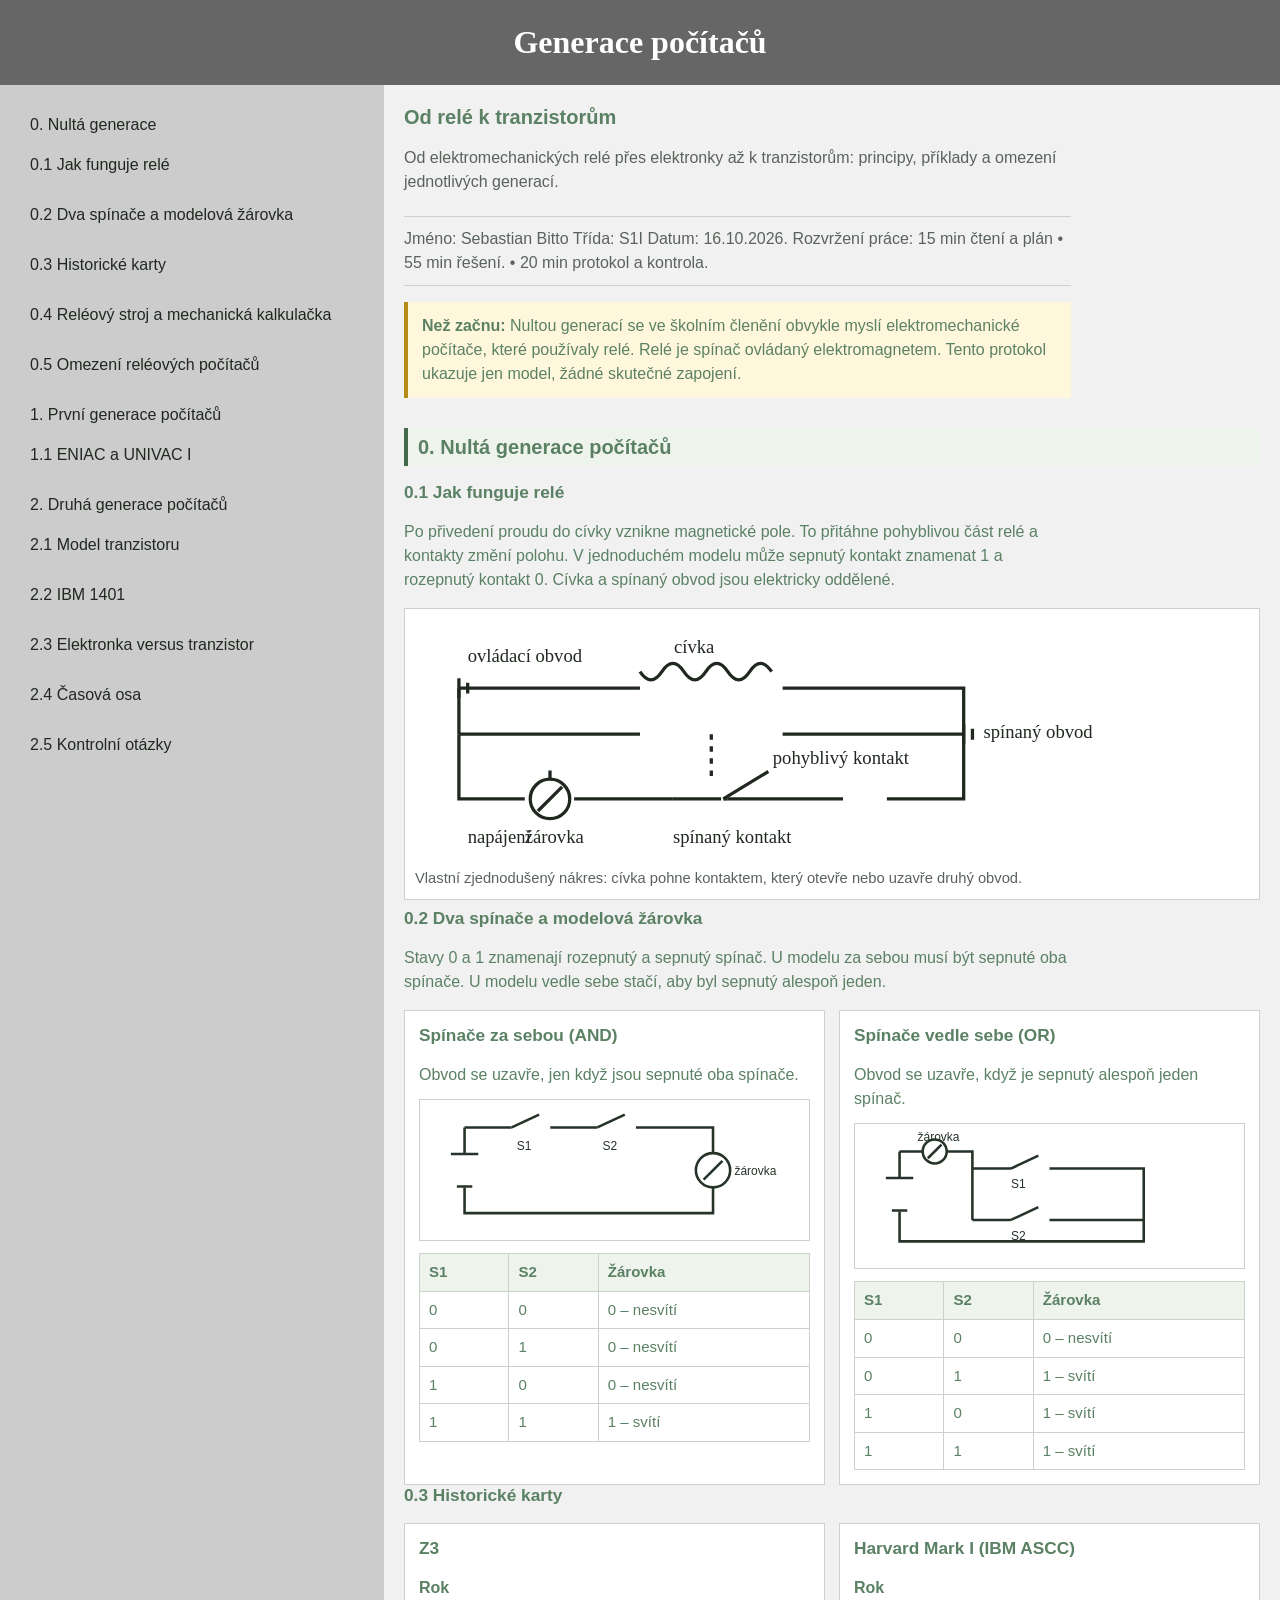
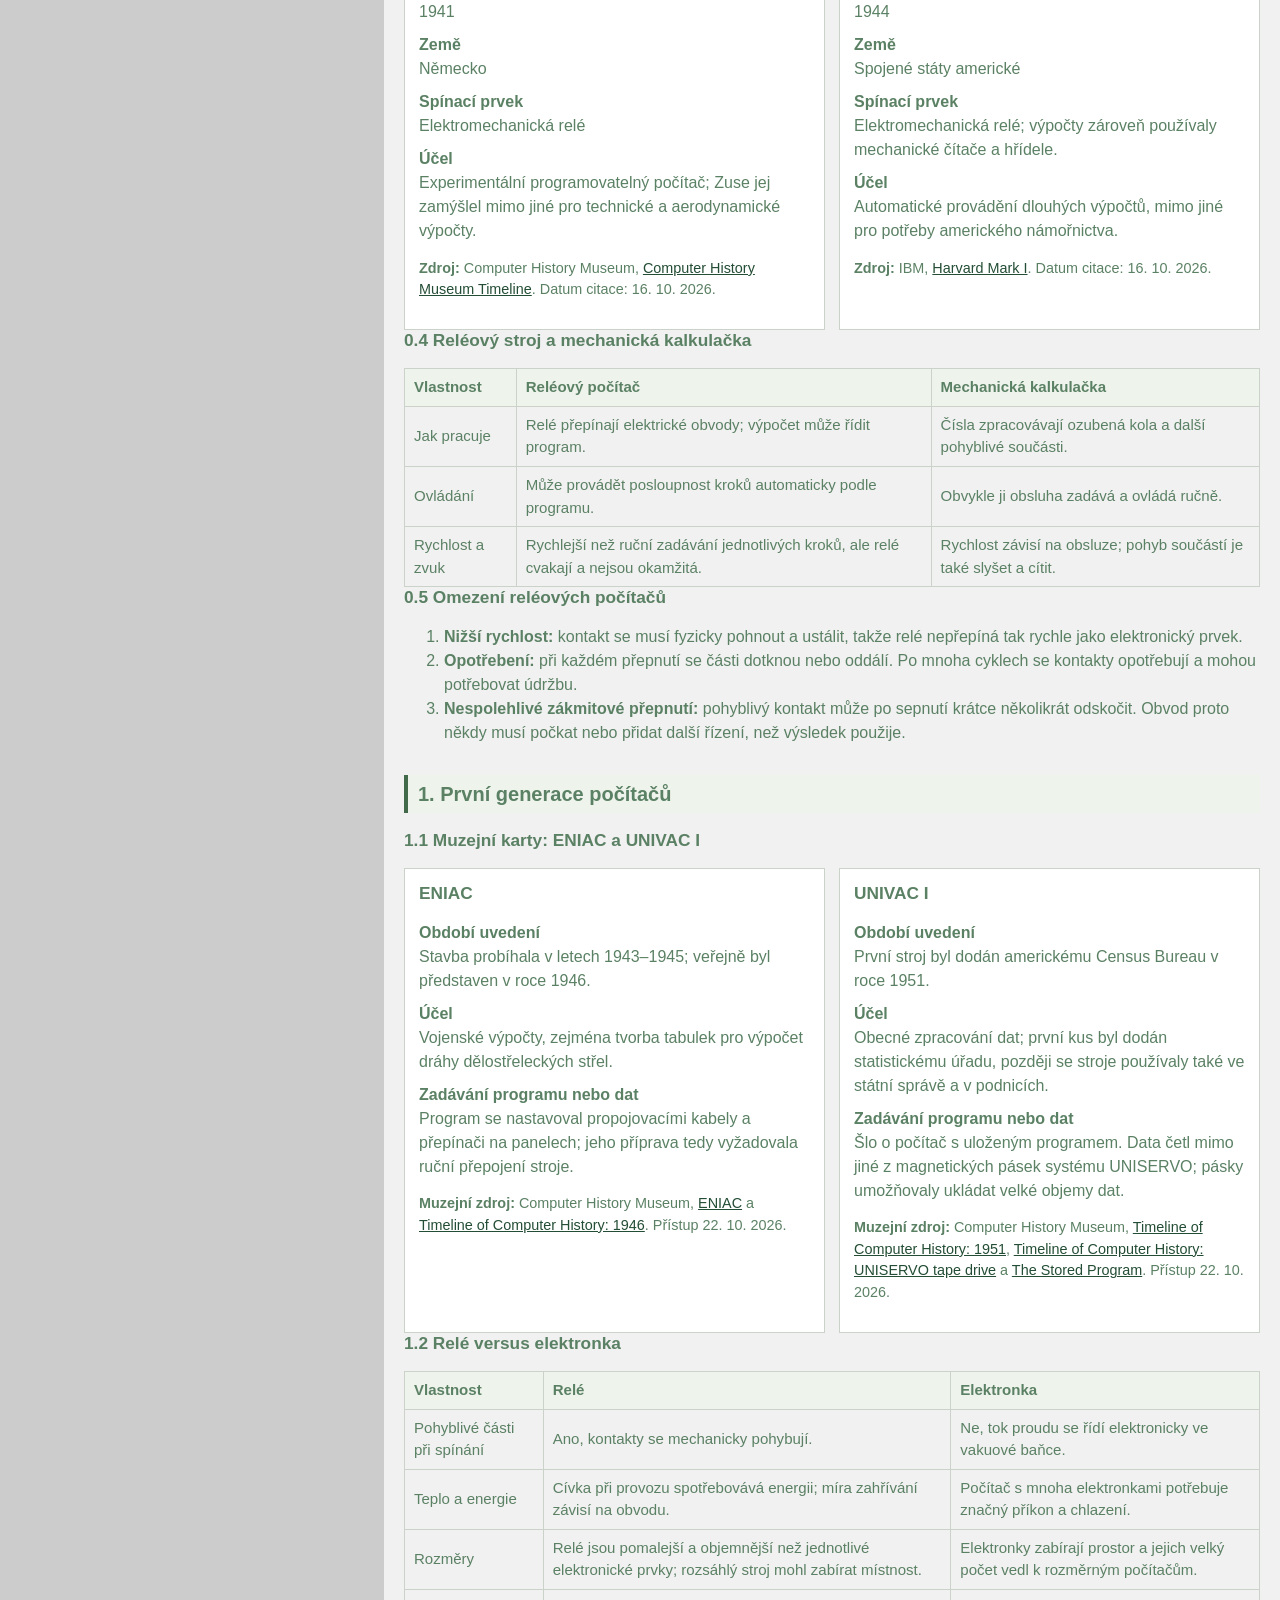
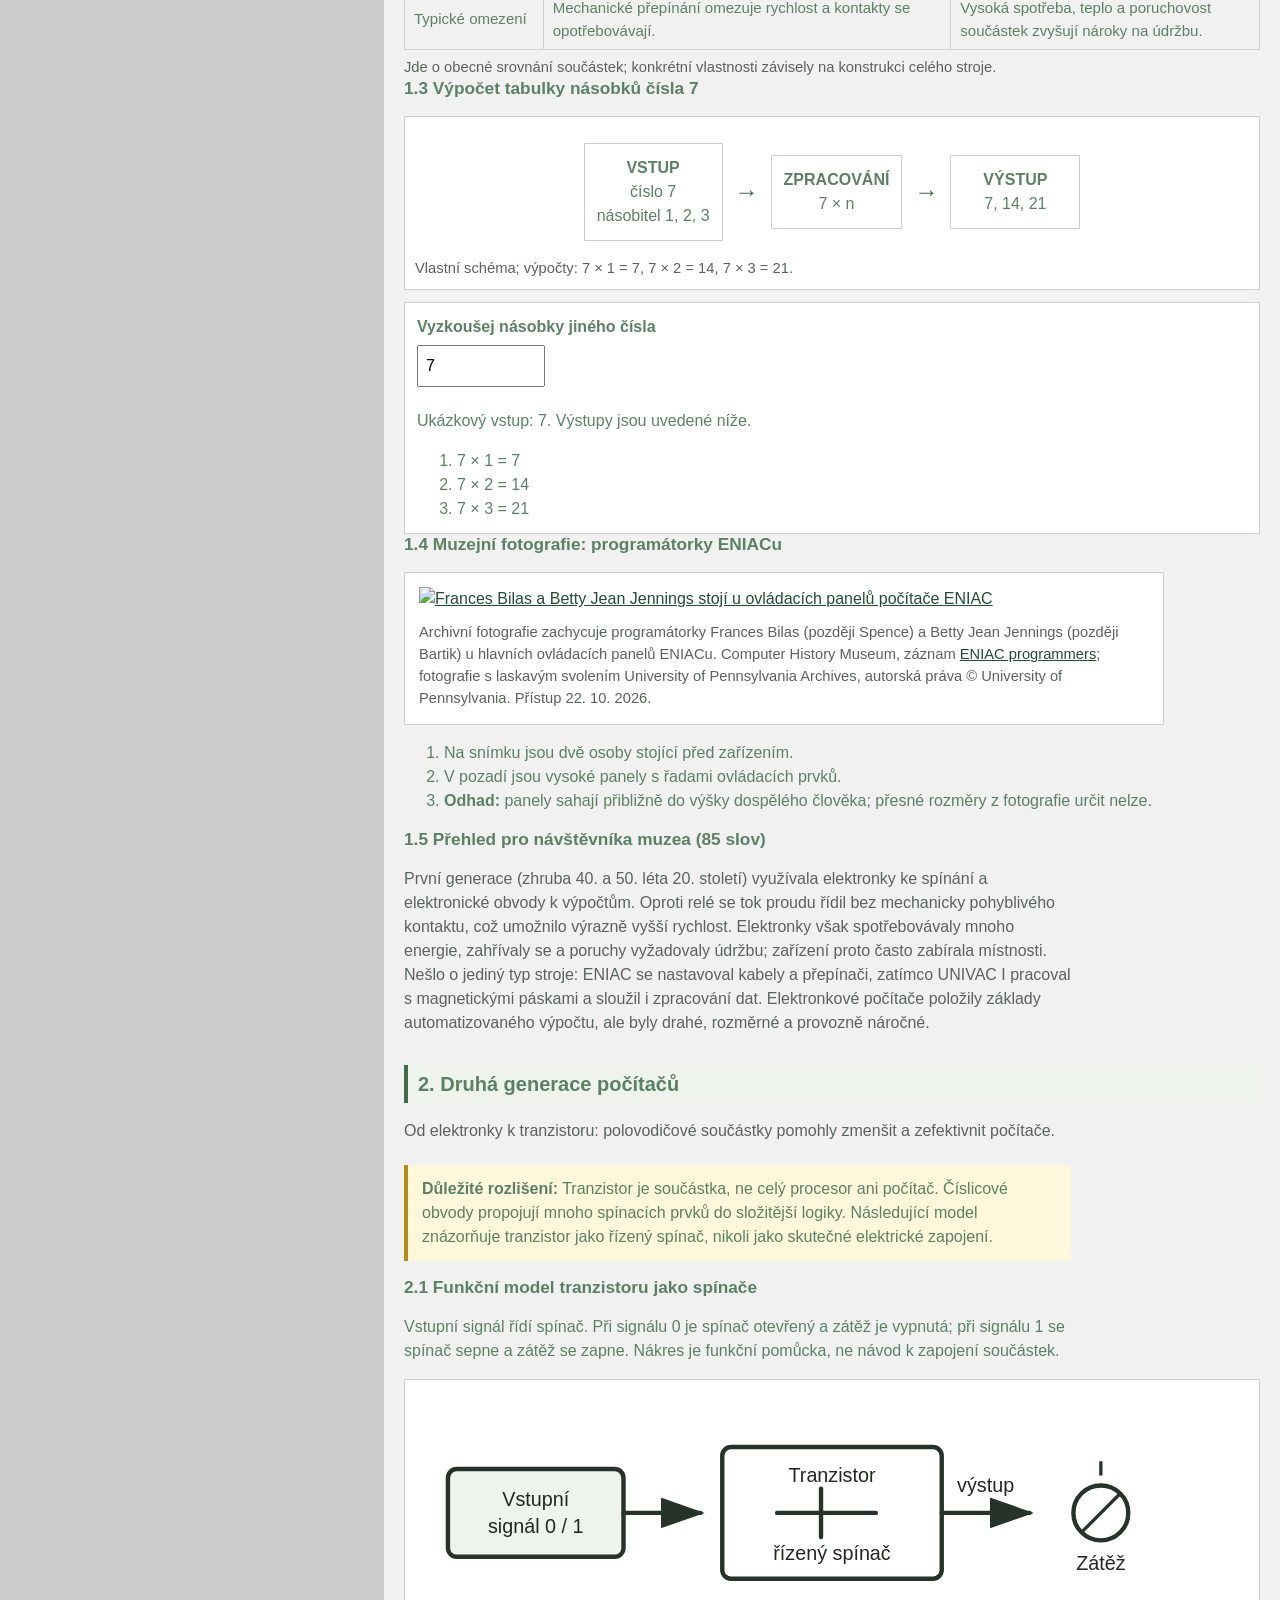
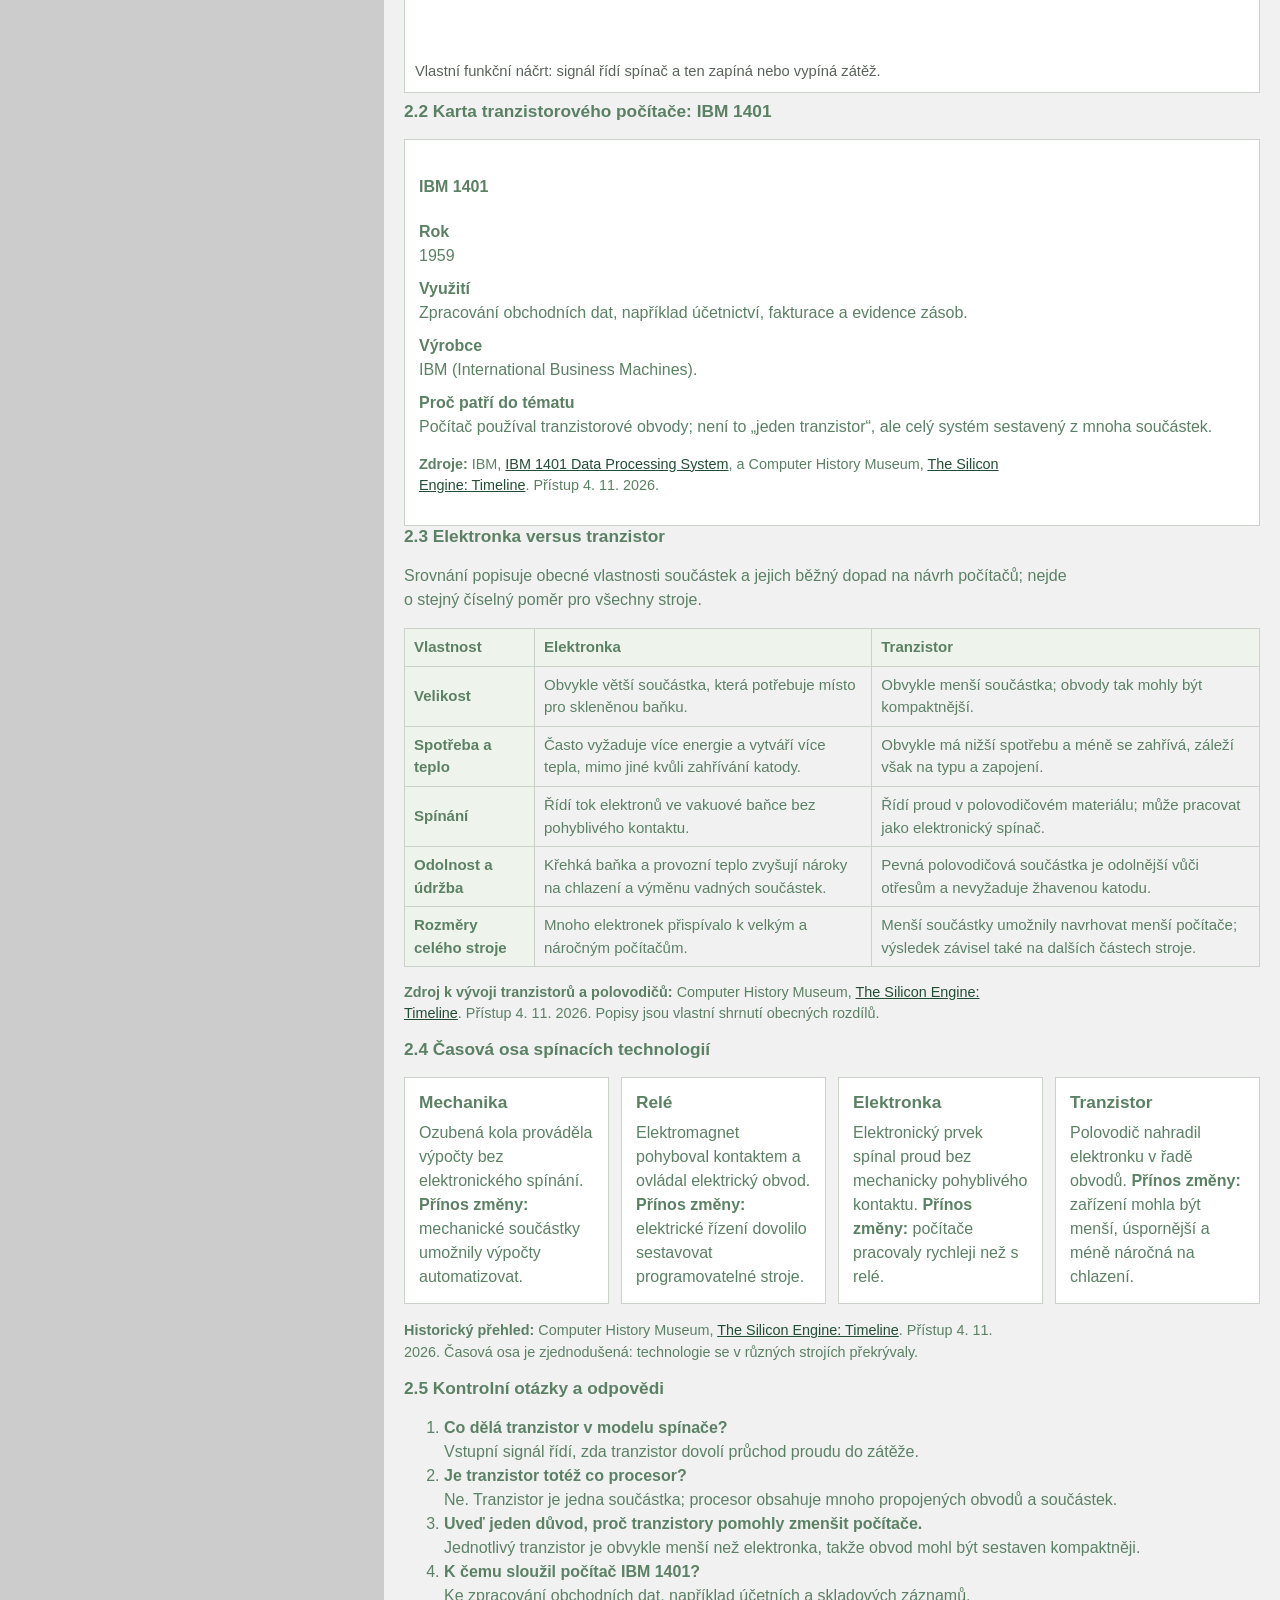
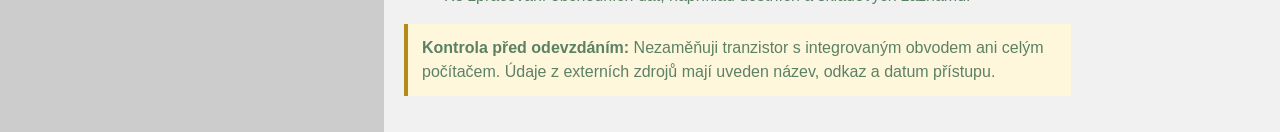
==== commit 7ea9082a: "Number computer generations in sequence Co-authored-by: Copilot <223556219+Copilot@users.noreply.git" ====
--- a/index.html
+++ b/index.html
@@ -17,32 +17,49 @@
     <section class="layout">
       <nav aria-label="Obsah stránky">
         <ul>
-          <li><a href="#rele">1. Jak funguje relé</a></li>
-          <li><a href="#logika">2. Dva spínače a modelová žárovka</a></li>
-          <li><a href="#historie">3. Historické karty</a></li>
-          <li><a href="#porovnani">4. Reléový stroj a mechanická kalkulačka</a></li>
-          <li><a href="#omezeni">5. Omezení reléových počítačů</a></li>
-          <li><a href="#prvni-generace">6. První generace počítačů</a></li>
-          <li><a href="#druha-generace">7. Druhá generace počítačů</a></li>
-          <li><a href="#model">7.1 Model tranzistoru</a></li>
-          <li><a href="#pocitac">7.2 IBM 1401</a></li>
-          <li><a href="#srovnani">7.3 Elektronka versus tranzistor</a></li>
-          <li><a href="#casova-osa">7.4 Časová osa</a></li>
-          <li><a href="#otazky">7.5 Kontrolní otázky</a></li>
+          <li>
+            <a href="#nulta-generace">0. Nultá generace</a>
+            <ul>
+              <li><a href="#rele">0.1 Jak funguje relé</a></li>
+              <li><a href="#logika">0.2 Dva spínače a modelová žárovka</a></li>
+              <li><a href="#historie">0.3 Historické karty</a></li>
+              <li><a href="#porovnani">0.4 Reléový stroj a mechanická kalkulačka</a></li>
+              <li><a href="#omezeni">0.5 Omezení reléových počítačů</a></li>
+            </ul>
+          </li>
+          <li>
+            <a href="#prvni-generace">1. První generace počítačů</a>
+            <ul>
+              <li><a href="#prvni-karty">1.1 ENIAC a UNIVAC I</a></li>
+            </ul>
+          </li>
+          <li>
+            <a href="#druha-generace">2. Druhá generace počítačů</a>
+            <ul>
+              <li><a href="#model">2.1 Model tranzistoru</a></li>
+              <li><a href="#pocitac">2.2 IBM 1401</a></li>
+              <li><a href="#srovnani">2.3 Elektronka versus tranzistor</a></li>
+              <li><a href="#casova-osa">2.4 Časová osa</a></li>
+              <li><a href="#otazky">2.5 Kontrolní otázky</a></li>
+            </ul>
+          </li>
         </ul>
       </nav>
 
       <article class="content">
     <header class="content-header">
-      <h2>Nultá, první a druhá generace počítačů</h2>
+      <h2>Od relé k tranzistorům</h2>
       <p class="intro">Od elektromechanických relé přes elektronky až k tranzistorům: principy, příklady a omezení jednotlivých generací.</p>
       <p class="student">Jméno: Sebastian Bitto    Třída: S1I    Datum: 16.10.2026.    Rozvržení práce: 15 min       čtení a plán • 55 min řešení.         • 20 min protokol a kontrola.</p>
     </header>
 
     <p class="note"><strong>Než začnu:</strong> Nultou generací se ve školním členění obvykle myslí elektromechanické počítače, které používaly relé. Relé je spínač ovládaný elektromagnetem. Tento protokol ukazuje jen model, žádné skutečné zapojení.</p>
 
+    <section id="nulta-generace">
+    <h2>0. Nultá generace počítačů</h2>
+
     <section id="rele">
-      <h2>1. Jak funguje relé</h2>
+      <h3>0.1 Jak funguje relé</h3>
       <p>Po přivedení proudu do cívky vznikne magnetické pole. To přitáhne pohyblivou část relé a kontakty změní polohu. V jednoduchém modelu může sepnutý kontakt znamenat 1 a rozepnutý kontakt 0. Cívka a spínaný obvod jsou elektricky oddělené.</p>
       <div class="diagram">
         <svg viewBox="0 0 760 220" role="img" aria-labelledby="relay-title relay-desc">
@@ -77,7 +94,7 @@
     </section>
 
     <section id="logika">
-      <h2>2. Dva spínače a modelová žárovka</h2>
+      <h3>0.2 Dva spínače a modelová žárovka</h3>
       <p>Stavy 0 a 1 znamenají rozepnutý a sepnutý spínač. U modelu za sebou musí být sepnuté oba spínače. U modelu vedle sebe stačí, aby byl sepnutý alespoň jeden.</p>
       <div class="models">
         <article class="model" data-model="series">
@@ -139,7 +156,7 @@
     </section>
 
     <section id="historie">
-      <h2>3. Historické karty</h2>
+      <h3>0.3 Historické karty</h3>
       <div class="cards">
         <article class="history-card">
           <h3>Z3</h3>
@@ -165,7 +182,7 @@
     </section>
 
     <section id="porovnani">
-      <h2>4. Reléový stroj a mechanická kalkulačka</h2>
+      <h3>0.4 Reléový stroj a mechanická kalkulačka</h3>
       <table>
         <thead><tr><th>Vlastnost</th><th>Reléový počítač</th><th>Mechanická kalkulačka</th></tr></thead>
         <tbody>
@@ -177,7 +194,7 @@
     </section>
 
     <section id="omezeni">
-      <h2>5. Omezení reléových počítačů</h2>
+      <h3>0.5 Omezení reléových počítačů</h3>
       <ol>
         <li><strong>Nižší rychlost:</strong> kontakt se musí fyzicky pohnout a ustálit, takže relé nepřepíná tak rychle jako elektronický prvek.</li>
         <li><strong>Opotřebení:</strong> při každém přepnutí se části dotknou nebo oddálí. Po mnoha cyklech se kontakty opotřebují a mohou potřebovat údržbu.</li>
@@ -185,10 +202,12 @@
       </ol>
     </section>
 
+    </section>
+
     <section id="prvni-generace">
-      <h2>6. První generace počítačů</h2>
-
-      <h3>6.1 Muzejní karty: ENIAC a UNIVAC I</h3>
+      <h2>1. První generace počítačů</h2>
+
+      <h3 id="prvni-karty">1.1 Muzejní karty: ENIAC a UNIVAC I</h3>
       <div class="cards">
         <article class="history-card">
           <h3>ENIAC</h3>
@@ -210,7 +229,7 @@
         </article>
       </div>
 
-      <h3>6.2 Relé versus elektronka</h3>
+      <h3>1.2 Relé versus elektronka</h3>
       <table>
         <thead><tr><th>Vlastnost</th><th>Relé</th><th>Elektronka</th></tr></thead>
         <tbody>
@@ -222,7 +241,7 @@
       </table>
       <p class="caption">Jde o obecné srovnání součástek; konkrétní vlastnosti závisely na konstrukci celého stroje.</p>
 
-      <h3>6.3 Výpočet tabulky násobků čísla 7</h3>
+      <h3>1.3 Výpočet tabulky násobků čísla 7</h3>
       <div class="diagram">
         <div class="flow" role="img" aria-label="Vstup číslo 7 a násobitel 1, 2, 3 vede přes násobení k výsledkům 7, 14, 21">
           <div class="flow-step"><strong>VSTUP</strong><br>číslo 7<br>násobitel 1, 2, 3</div>
@@ -244,7 +263,7 @@
         </ol>
       </div>
 
-      <h3>6.4 Muzejní fotografie: programátorky ENIACu</h3>
+      <h3>1.4 Muzejní fotografie: programátorky ENIACu</h3>
       <figure class="photo">
         <a href="https://www.computerhistory.org/revolution/birth-of-the-computer/4/78/317" target="_blank" rel="noopener noreferrer">
           <img src="https://images.computerhistory.org/revonline/images/102618640-03-01.jpg?w=900" alt="Frances Bilas a Betty Jean Jennings stojí u ovládacích panelů počítače ENIAC">
@@ -257,17 +276,17 @@
         <li><strong>Odhad:</strong> panely sahají přibližně do výšky dospělého člověka; přesné rozměry z fotografie určit nelze.</li>
       </ol>
 
-      <h3>6.5 Přehled pro návštěvníka muzea (85 slov)</h3>
+      <h3>1.5 Přehled pro návštěvníka muzea (85 slov)</h3>
       <p class="intro">První generace (zhruba 40. a 50. léta 20. století) využívala elektronky ke spínání a elektronické obvody k výpočtům. Oproti relé se tok proudu řídil bez mechanicky pohyblivého kontaktu, což umožnilo výrazně vyšší rychlost. Elektronky však spotřebovávaly mnoho energie, zahřívaly se a poruchy vyžadovaly údržbu; zařízení proto často zabírala místnosti. Nešlo o jediný typ stroje: ENIAC se nastavoval kabely a přepínači, zatímco UNIVAC I pracoval s magnetickými páskami a sloužil i zpracování dat. Elektronkové počítače položily základy automatizovaného výpočtu, ale byly drahé, rozměrné a provozně náročné.</p>
     </section>
 
     <section id="druha-generace">
-      <h2>7. Druhá generace počítačů</h2>
+      <h2>2. Druhá generace počítačů</h2>
       <p class="intro">Od elektronky k tranzistoru: polovodičové součástky pomohly zmenšit a zefektivnit počítače.</p>
       <p class="note"><strong>Důležité rozlišení:</strong> Tranzistor je součástka, ne celý procesor ani počítač. Číslicové obvody propojují mnoho spínacích prvků do složitější logiky. Následující model znázorňuje tranzistor jako řízený spínač, nikoli jako skutečné elektrické zapojení.</p>
 
       <section id="model">
-        <h2>7.1 Funkční model tranzistoru jako spínače</h2>
+        <h3>2.1 Funkční model tranzistoru jako spínače</h3>
         <p>Vstupní signál řídí spínač. Při signálu 0 je spínač otevřený a zátěž je vypnutá; při signálu 1 se spínač sepne a zátěž se zapne. Nákres je funkční pomůcka, ne návod k zapojení součástek.</p>
         <div class="diagram">
           <svg viewBox="0 0 760 240" role="img" aria-labelledby="transistor-title transistor-desc">
@@ -299,9 +318,9 @@
       </section>
 
       <section id="pocitac">
-        <h2>7.2 Karta tranzistorového počítače: IBM 1401</h2>
-        <article class="history-card">
-          <h3>IBM 1401</h3>
+        <h3>2.2 Karta tranzistorového počítače: IBM 1401</h3>
+        <article class="history-card">
+          <h4>IBM 1401</h4>
           <dl>
             <dt>Rok</dt><dd>1959</dd>
             <dt>Využití</dt><dd>Zpracování obchodních dat, například účetnictví, fakturace a evidence zásob.</dd>
@@ -313,7 +332,7 @@
       </section>
 
       <section id="srovnani">
-        <h2>7.3 Elektronka versus tranzistor</h2>
+        <h3>2.3 Elektronka versus tranzistor</h3>
         <p>Srovnání popisuje obecné vlastnosti součástek a jejich běžný dopad na návrh počítačů; nejde o stejný číselný poměr pro všechny stroje.</p>
         <table>
           <thead>
@@ -331,7 +350,7 @@
       </section>
 
       <section id="casova-osa">
-        <h2>7.4 Časová osa spínacích technologií</h2>
+        <h3>2.4 Časová osa spínacích technologií</h3>
         <div class="timeline" aria-label="Vývoj od mechanických prvků k tranzistorům">
           <article class="timeline-step">
             <h3>Mechanika</h3>
@@ -354,7 +373,7 @@
       </section>
 
       <section id="otazky">
-        <h2>7.5 Kontrolní otázky a odpovědi</h2>
+        <h3>2.5 Kontrolní otázky a odpovědi</h3>
         <ol>
           <li><strong>Co dělá tranzistor v modelu spínače?</strong><br>Vstupní signál řídí, zda tranzistor dovolí průchod proudu do zátěže.</li>
           <li><strong>Je tranzistor totéž co procesor?</strong><br>Ne. Tranzistor je jedna součástka; procesor obsahuje mnoho propojených obvodů a součástek.</li>
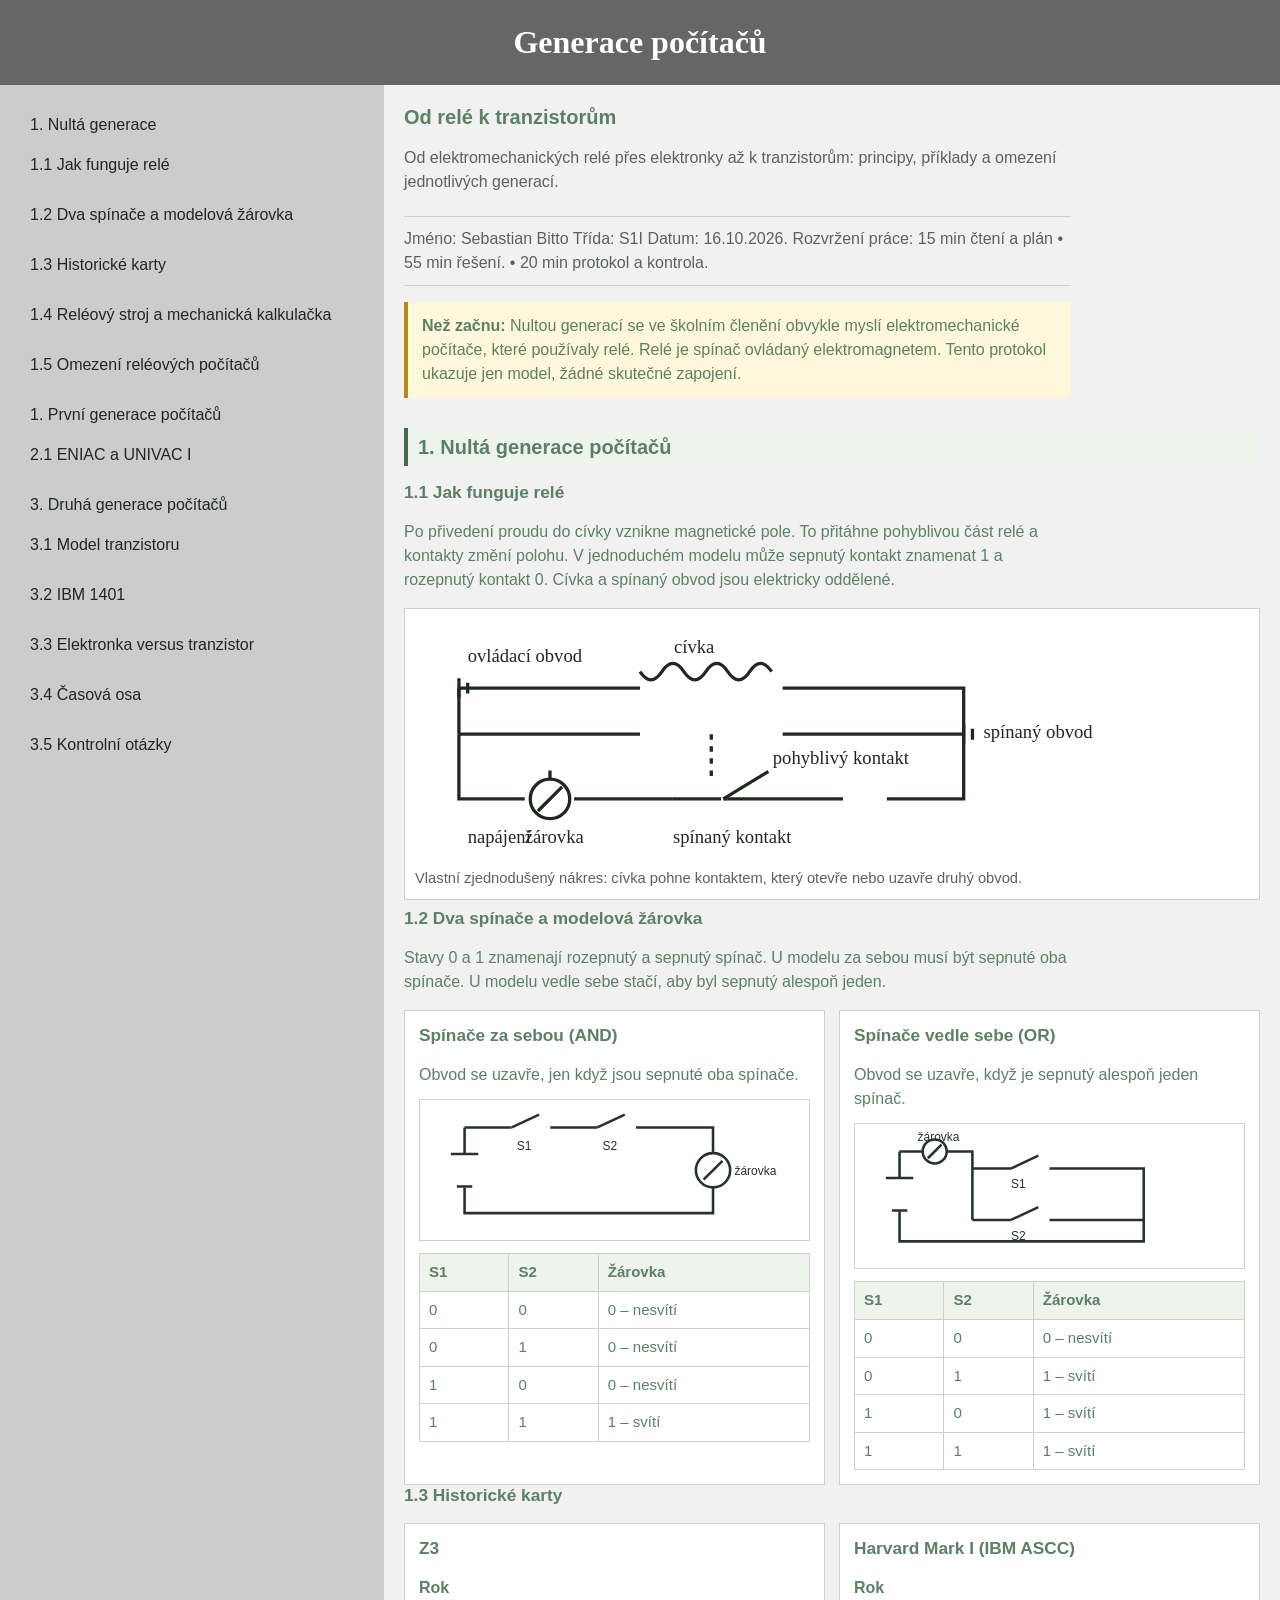
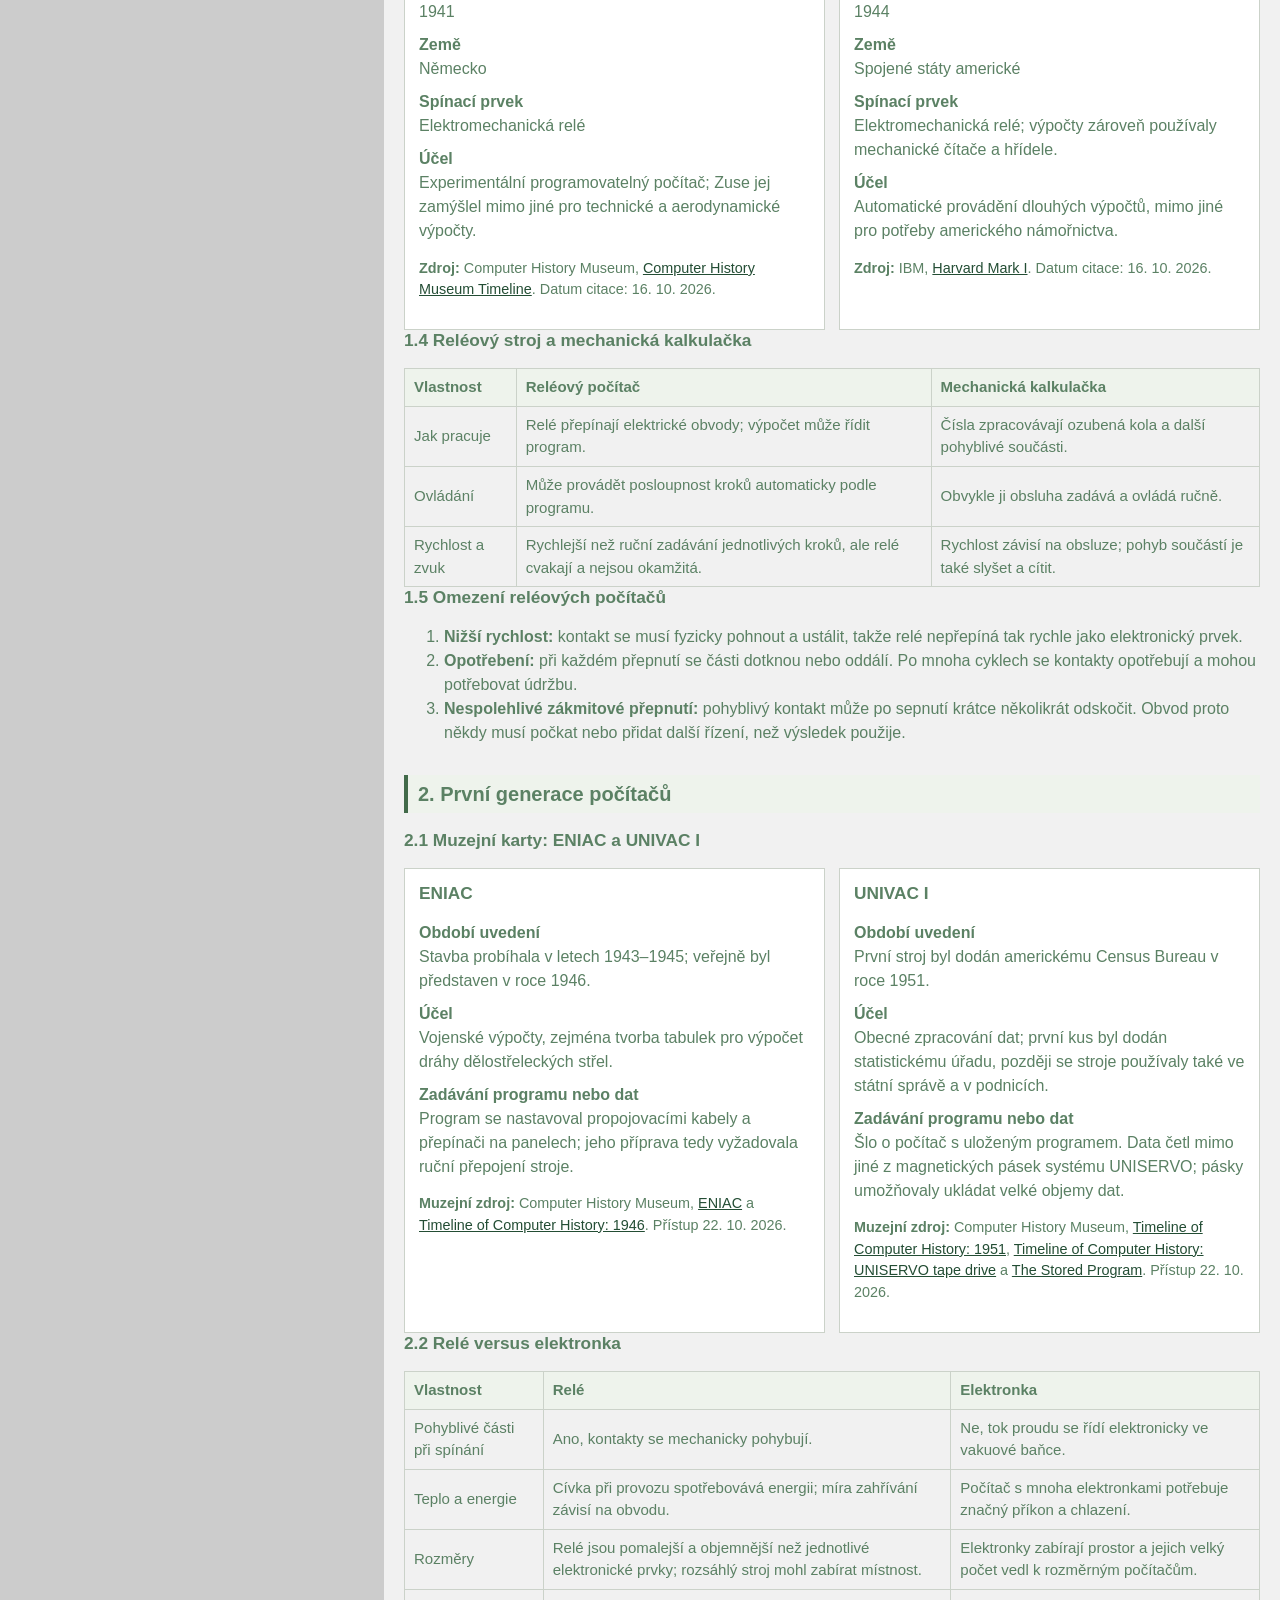
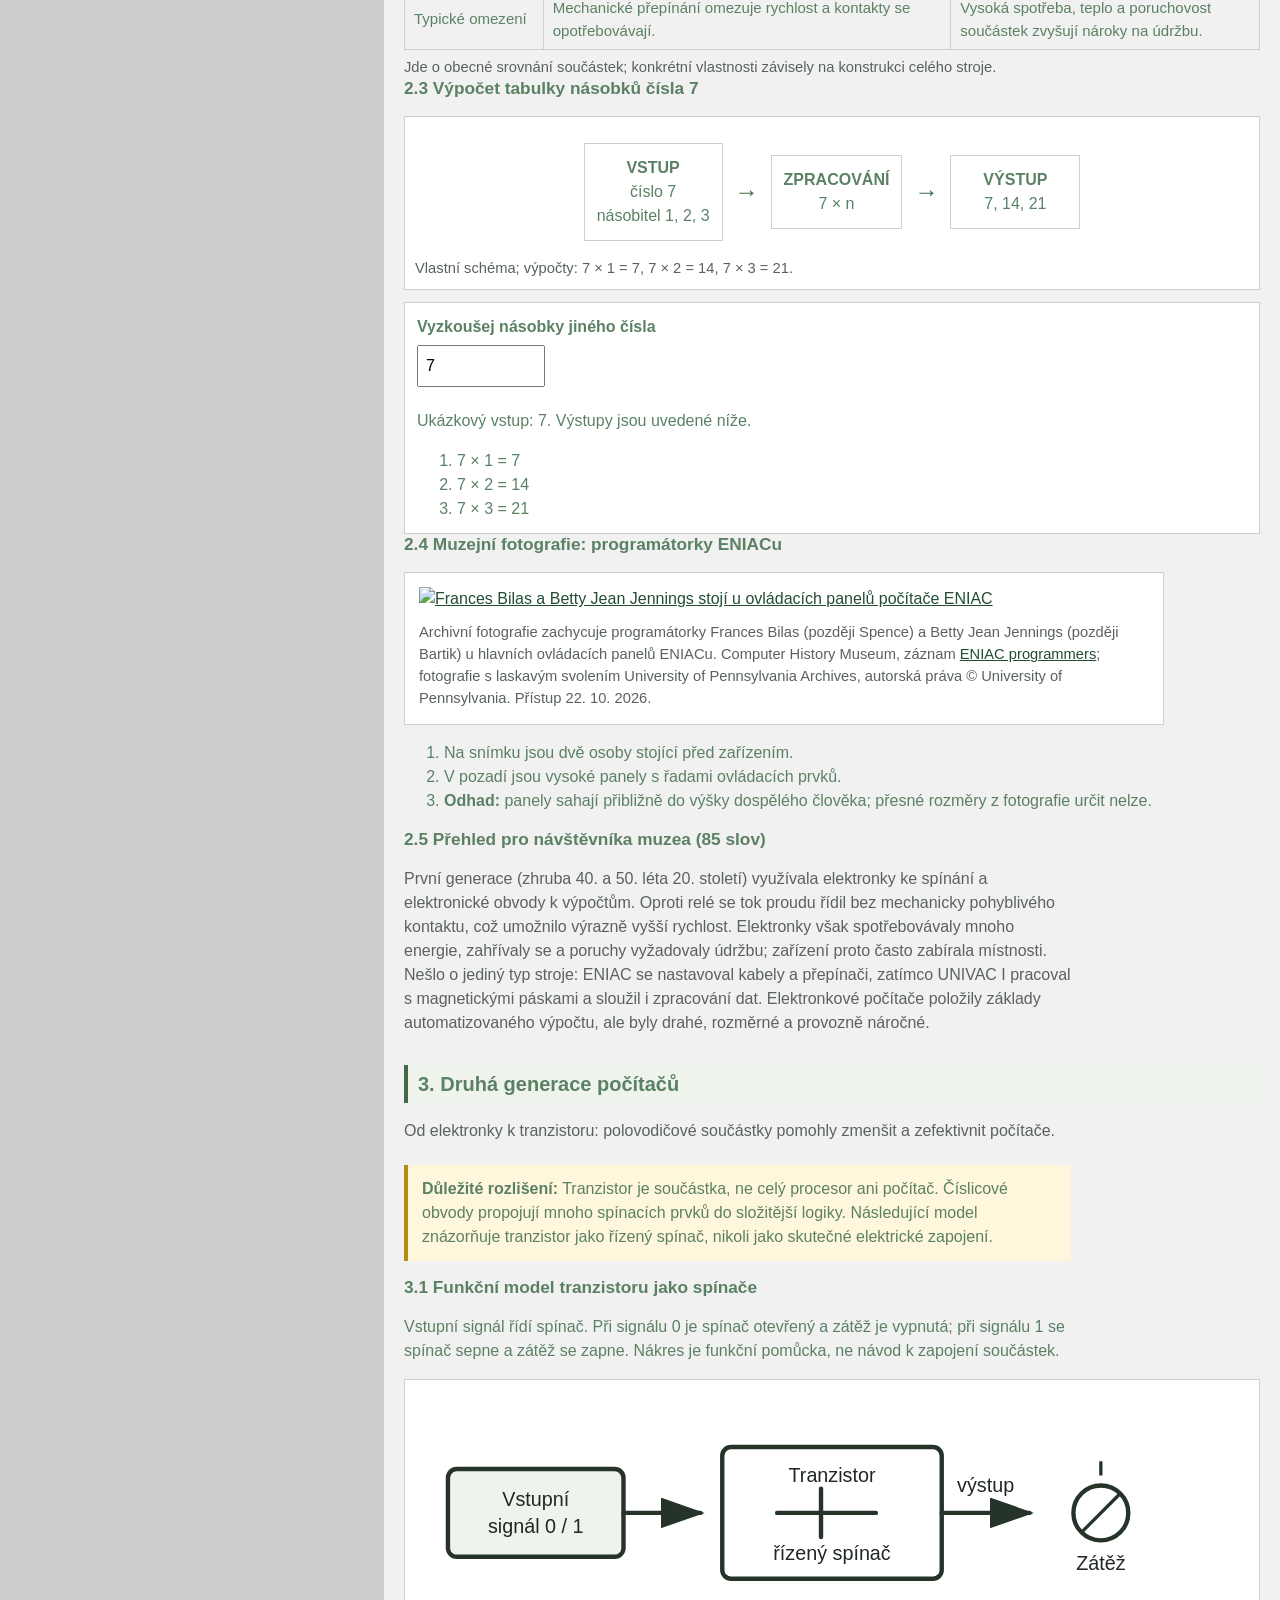
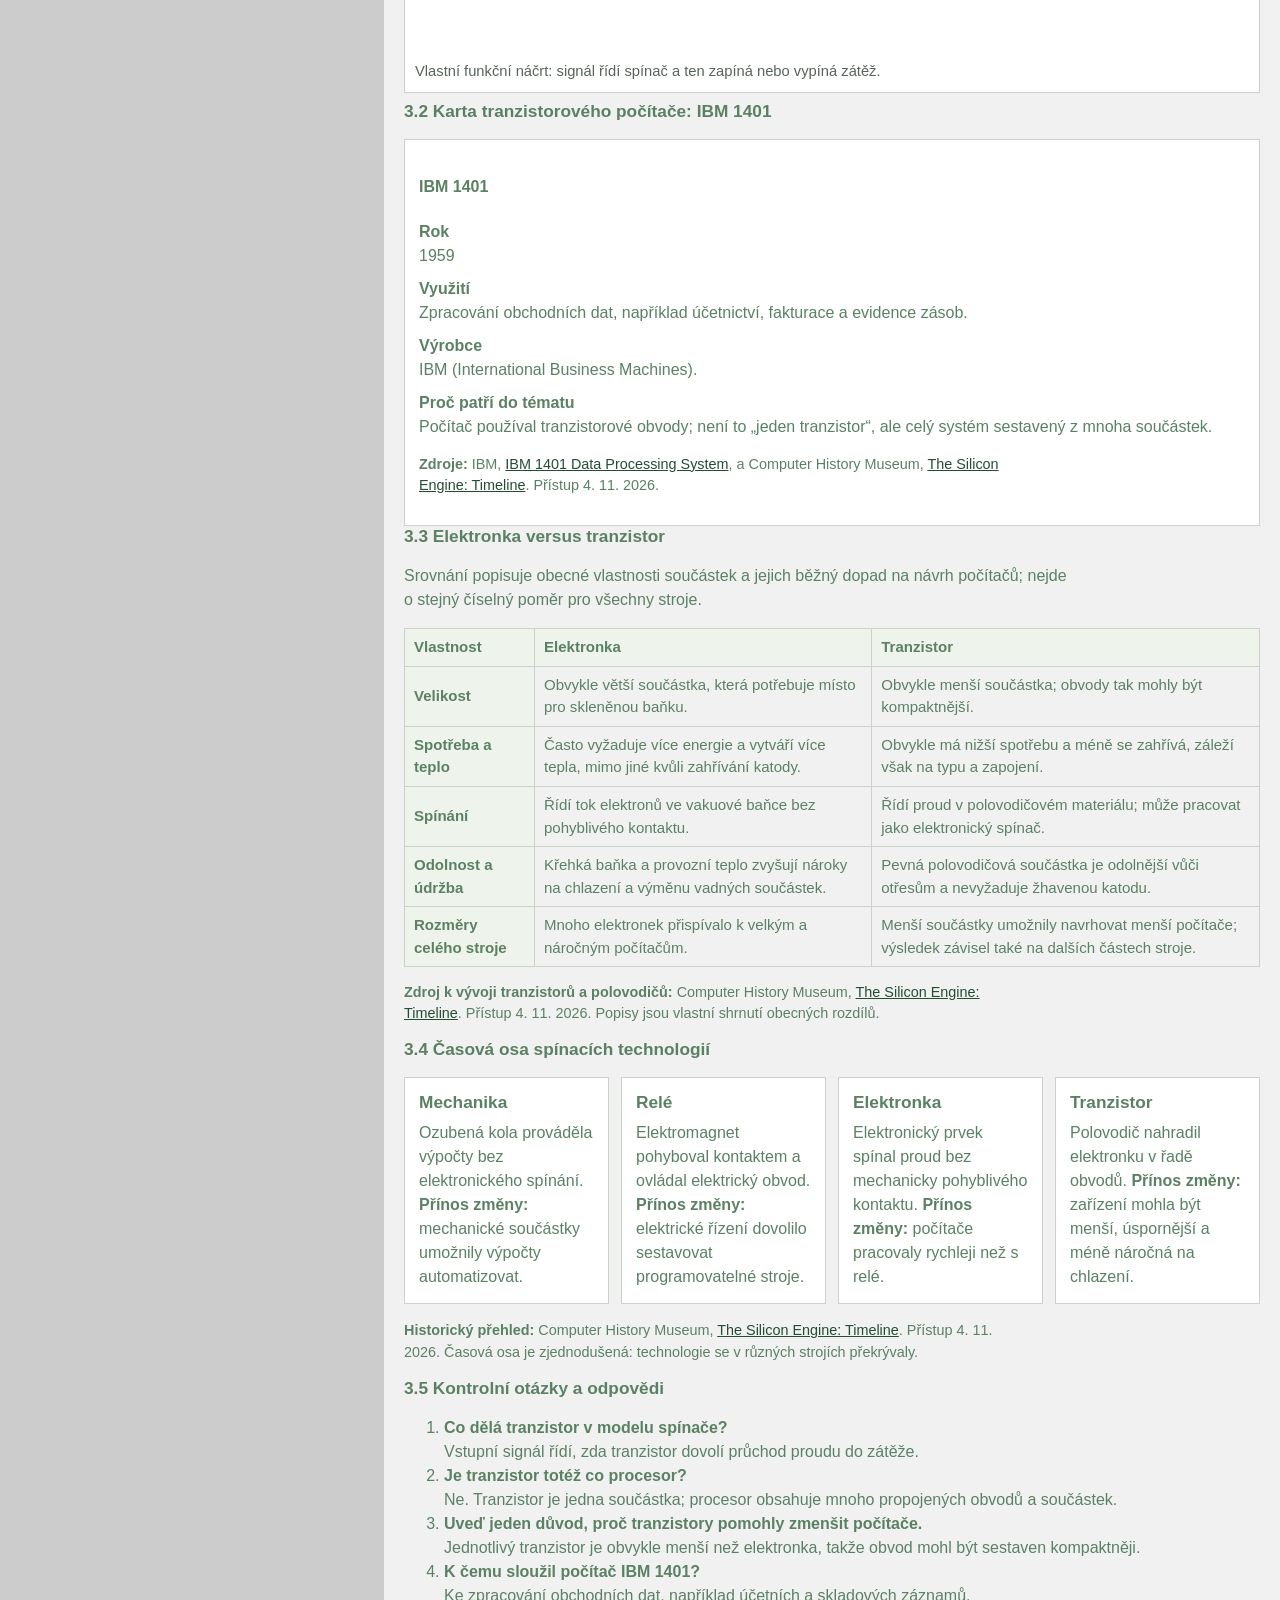
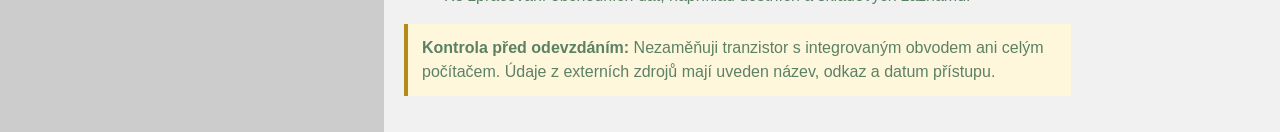
==== commit e2e38ecb: "Renumber generations from one to three Co-authored-by: Copilot <223556219+Copilot@users.noreply.gith" ====
--- a/index.html
+++ b/index.html
@@ -18,29 +18,29 @@
       <nav aria-label="Obsah stránky">
         <ul>
           <li>
-            <a href="#nulta-generace">0. Nultá generace</a>
+            <a href="#nulta-generace">1. Nultá generace</a>
             <ul>
-              <li><a href="#rele">0.1 Jak funguje relé</a></li>
-              <li><a href="#logika">0.2 Dva spínače a modelová žárovka</a></li>
-              <li><a href="#historie">0.3 Historické karty</a></li>
-              <li><a href="#porovnani">0.4 Reléový stroj a mechanická kalkulačka</a></li>
-              <li><a href="#omezeni">0.5 Omezení reléových počítačů</a></li>
+              <li><a href="#rele">1.1 Jak funguje relé</a></li>
+              <li><a href="#logika">1.2 Dva spínače a modelová žárovka</a></li>
+              <li><a href="#historie">1.3 Historické karty</a></li>
+              <li><a href="#porovnani">1.4 Reléový stroj a mechanická kalkulačka</a></li>
+              <li><a href="#omezeni">1.5 Omezení reléových počítačů</a></li>
             </ul>
           </li>
           <li>
             <a href="#prvni-generace">1. První generace počítačů</a>
             <ul>
-              <li><a href="#prvni-karty">1.1 ENIAC a UNIVAC I</a></li>
+              <li><a href="#prvni-karty">2.1 ENIAC a UNIVAC I</a></li>
             </ul>
           </li>
           <li>
-            <a href="#druha-generace">2. Druhá generace počítačů</a>
+            <a href="#druha-generace">3. Druhá generace počítačů</a>
             <ul>
-              <li><a href="#model">2.1 Model tranzistoru</a></li>
-              <li><a href="#pocitac">2.2 IBM 1401</a></li>
-              <li><a href="#srovnani">2.3 Elektronka versus tranzistor</a></li>
-              <li><a href="#casova-osa">2.4 Časová osa</a></li>
-              <li><a href="#otazky">2.5 Kontrolní otázky</a></li>
+              <li><a href="#model">3.1 Model tranzistoru</a></li>
+              <li><a href="#pocitac">3.2 IBM 1401</a></li>
+              <li><a href="#srovnani">3.3 Elektronka versus tranzistor</a></li>
+              <li><a href="#casova-osa">3.4 Časová osa</a></li>
+              <li><a href="#otazky">3.5 Kontrolní otázky</a></li>
             </ul>
           </li>
         </ul>
@@ -56,10 +56,10 @@
     <p class="note"><strong>Než začnu:</strong> Nultou generací se ve školním členění obvykle myslí elektromechanické počítače, které používaly relé. Relé je spínač ovládaný elektromagnetem. Tento protokol ukazuje jen model, žádné skutečné zapojení.</p>
 
     <section id="nulta-generace">
-    <h2>0. Nultá generace počítačů</h2>
+    <h2>1. Nultá generace počítačů</h2>
 
     <section id="rele">
-      <h3>0.1 Jak funguje relé</h3>
+      <h3>1.1 Jak funguje relé</h3>
       <p>Po přivedení proudu do cívky vznikne magnetické pole. To přitáhne pohyblivou část relé a kontakty změní polohu. V jednoduchém modelu může sepnutý kontakt znamenat 1 a rozepnutý kontakt 0. Cívka a spínaný obvod jsou elektricky oddělené.</p>
       <div class="diagram">
         <svg viewBox="0 0 760 220" role="img" aria-labelledby="relay-title relay-desc">
@@ -94,7 +94,7 @@
     </section>
 
     <section id="logika">
-      <h3>0.2 Dva spínače a modelová žárovka</h3>
+      <h3>1.2 Dva spínače a modelová žárovka</h3>
       <p>Stavy 0 a 1 znamenají rozepnutý a sepnutý spínač. U modelu za sebou musí být sepnuté oba spínače. U modelu vedle sebe stačí, aby byl sepnutý alespoň jeden.</p>
       <div class="models">
         <article class="model" data-model="series">
@@ -156,7 +156,7 @@
     </section>
 
     <section id="historie">
-      <h3>0.3 Historické karty</h3>
+      <h3>1.3 Historické karty</h3>
       <div class="cards">
         <article class="history-card">
           <h3>Z3</h3>
@@ -182,7 +182,7 @@
     </section>
 
     <section id="porovnani">
-      <h3>0.4 Reléový stroj a mechanická kalkulačka</h3>
+      <h3>1.4 Reléový stroj a mechanická kalkulačka</h3>
       <table>
         <thead><tr><th>Vlastnost</th><th>Reléový počítač</th><th>Mechanická kalkulačka</th></tr></thead>
         <tbody>
@@ -194,7 +194,7 @@
     </section>
 
     <section id="omezeni">
-      <h3>0.5 Omezení reléových počítačů</h3>
+      <h3>1.5 Omezení reléových počítačů</h3>
       <ol>
         <li><strong>Nižší rychlost:</strong> kontakt se musí fyzicky pohnout a ustálit, takže relé nepřepíná tak rychle jako elektronický prvek.</li>
         <li><strong>Opotřebení:</strong> při každém přepnutí se části dotknou nebo oddálí. Po mnoha cyklech se kontakty opotřebují a mohou potřebovat údržbu.</li>
@@ -205,9 +205,9 @@
     </section>
 
     <section id="prvni-generace">
-      <h2>1. První generace počítačů</h2>
-
-      <h3 id="prvni-karty">1.1 Muzejní karty: ENIAC a UNIVAC I</h3>
+      <h2>2. První generace počítačů</h2>
+
+      <h3 id="prvni-karty">2.1 Muzejní karty: ENIAC a UNIVAC I</h3>
       <div class="cards">
         <article class="history-card">
           <h3>ENIAC</h3>
@@ -229,7 +229,7 @@
         </article>
       </div>
 
-      <h3>1.2 Relé versus elektronka</h3>
+      <h3>2.2 Relé versus elektronka</h3>
       <table>
         <thead><tr><th>Vlastnost</th><th>Relé</th><th>Elektronka</th></tr></thead>
         <tbody>
@@ -241,7 +241,7 @@
       </table>
       <p class="caption">Jde o obecné srovnání součástek; konkrétní vlastnosti závisely na konstrukci celého stroje.</p>
 
-      <h3>1.3 Výpočet tabulky násobků čísla 7</h3>
+      <h3>2.3 Výpočet tabulky násobků čísla 7</h3>
       <div class="diagram">
         <div class="flow" role="img" aria-label="Vstup číslo 7 a násobitel 1, 2, 3 vede přes násobení k výsledkům 7, 14, 21">
           <div class="flow-step"><strong>VSTUP</strong><br>číslo 7<br>násobitel 1, 2, 3</div>
@@ -263,7 +263,7 @@
         </ol>
       </div>
 
-      <h3>1.4 Muzejní fotografie: programátorky ENIACu</h3>
+      <h3>2.4 Muzejní fotografie: programátorky ENIACu</h3>
       <figure class="photo">
         <a href="https://www.computerhistory.org/revolution/birth-of-the-computer/4/78/317" target="_blank" rel="noopener noreferrer">
           <img src="https://images.computerhistory.org/revonline/images/102618640-03-01.jpg?w=900" alt="Frances Bilas a Betty Jean Jennings stojí u ovládacích panelů počítače ENIAC">
@@ -276,17 +276,17 @@
         <li><strong>Odhad:</strong> panely sahají přibližně do výšky dospělého člověka; přesné rozměry z fotografie určit nelze.</li>
       </ol>
 
-      <h3>1.5 Přehled pro návštěvníka muzea (85 slov)</h3>
+      <h3>2.5 Přehled pro návštěvníka muzea (85 slov)</h3>
       <p class="intro">První generace (zhruba 40. a 50. léta 20. století) využívala elektronky ke spínání a elektronické obvody k výpočtům. Oproti relé se tok proudu řídil bez mechanicky pohyblivého kontaktu, což umožnilo výrazně vyšší rychlost. Elektronky však spotřebovávaly mnoho energie, zahřívaly se a poruchy vyžadovaly údržbu; zařízení proto často zabírala místnosti. Nešlo o jediný typ stroje: ENIAC se nastavoval kabely a přepínači, zatímco UNIVAC I pracoval s magnetickými páskami a sloužil i zpracování dat. Elektronkové počítače položily základy automatizovaného výpočtu, ale byly drahé, rozměrné a provozně náročné.</p>
     </section>
 
     <section id="druha-generace">
-      <h2>2. Druhá generace počítačů</h2>
+      <h2>3. Druhá generace počítačů</h2>
       <p class="intro">Od elektronky k tranzistoru: polovodičové součástky pomohly zmenšit a zefektivnit počítače.</p>
       <p class="note"><strong>Důležité rozlišení:</strong> Tranzistor je součástka, ne celý procesor ani počítač. Číslicové obvody propojují mnoho spínacích prvků do složitější logiky. Následující model znázorňuje tranzistor jako řízený spínač, nikoli jako skutečné elektrické zapojení.</p>
 
       <section id="model">
-        <h3>2.1 Funkční model tranzistoru jako spínače</h3>
+        <h3>3.1 Funkční model tranzistoru jako spínače</h3>
         <p>Vstupní signál řídí spínač. Při signálu 0 je spínač otevřený a zátěž je vypnutá; při signálu 1 se spínač sepne a zátěž se zapne. Nákres je funkční pomůcka, ne návod k zapojení součástek.</p>
         <div class="diagram">
           <svg viewBox="0 0 760 240" role="img" aria-labelledby="transistor-title transistor-desc">
@@ -318,7 +318,7 @@
       </section>
 
       <section id="pocitac">
-        <h3>2.2 Karta tranzistorového počítače: IBM 1401</h3>
+        <h3>3.2 Karta tranzistorového počítače: IBM 1401</h3>
         <article class="history-card">
           <h4>IBM 1401</h4>
           <dl>
@@ -332,7 +332,7 @@
       </section>
 
       <section id="srovnani">
-        <h3>2.3 Elektronka versus tranzistor</h3>
+        <h3>3.3 Elektronka versus tranzistor</h3>
         <p>Srovnání popisuje obecné vlastnosti součástek a jejich běžný dopad na návrh počítačů; nejde o stejný číselný poměr pro všechny stroje.</p>
         <table>
           <thead>
@@ -350,7 +350,7 @@
       </section>
 
       <section id="casova-osa">
-        <h3>2.4 Časová osa spínacích technologií</h3>
+        <h3>3.4 Časová osa spínacích technologií</h3>
         <div class="timeline" aria-label="Vývoj od mechanických prvků k tranzistorům">
           <article class="timeline-step">
             <h3>Mechanika</h3>
@@ -373,7 +373,7 @@
       </section>
 
       <section id="otazky">
-        <h3>2.5 Kontrolní otázky a odpovědi</h3>
+        <h3>3.5 Kontrolní otázky a odpovědi</h3>
         <ol>
           <li><strong>Co dělá tranzistor v modelu spínače?</strong><br>Vstupní signál řídí, zda tranzistor dovolí průchod proudu do zátěže.</li>
           <li><strong>Je tranzistor totéž co procesor?</strong><br>Ne. Tranzistor je jedna součástka; procesor obsahuje mnoho propojených obvodů a součástek.</li>
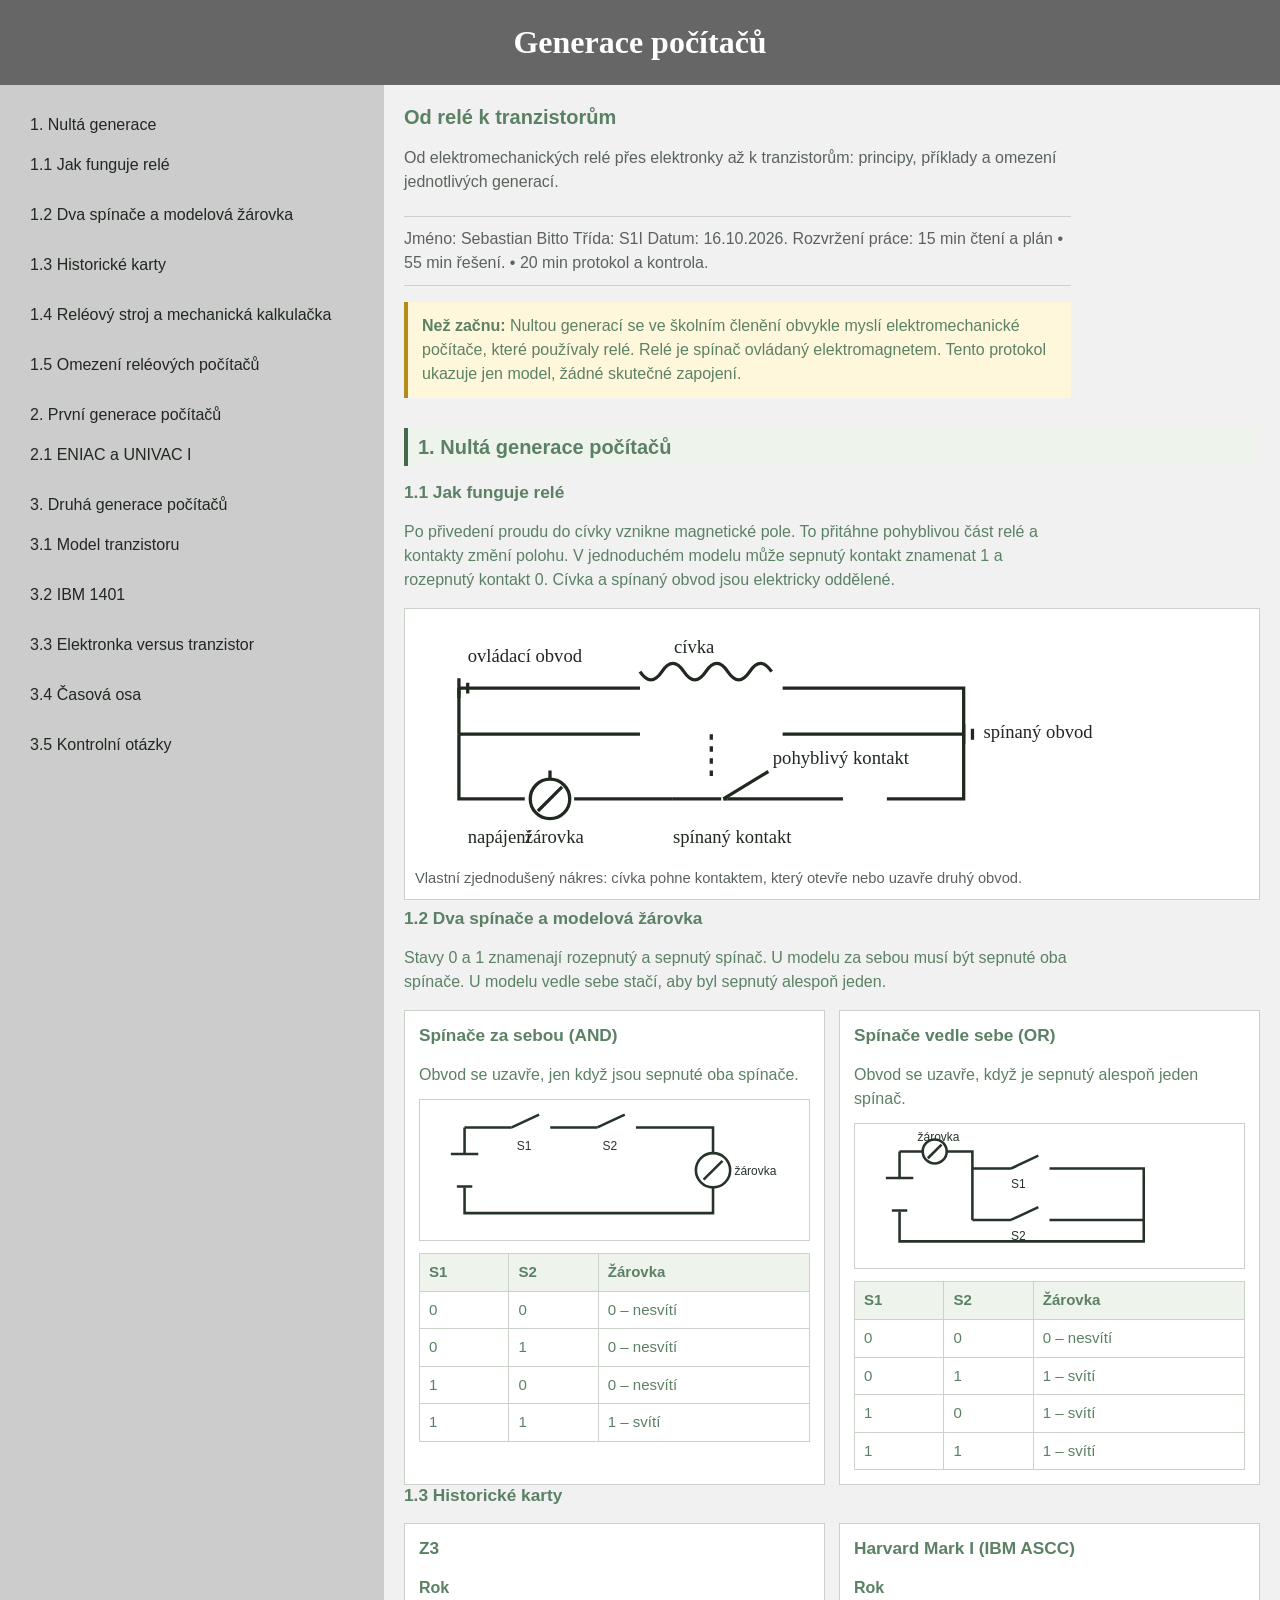
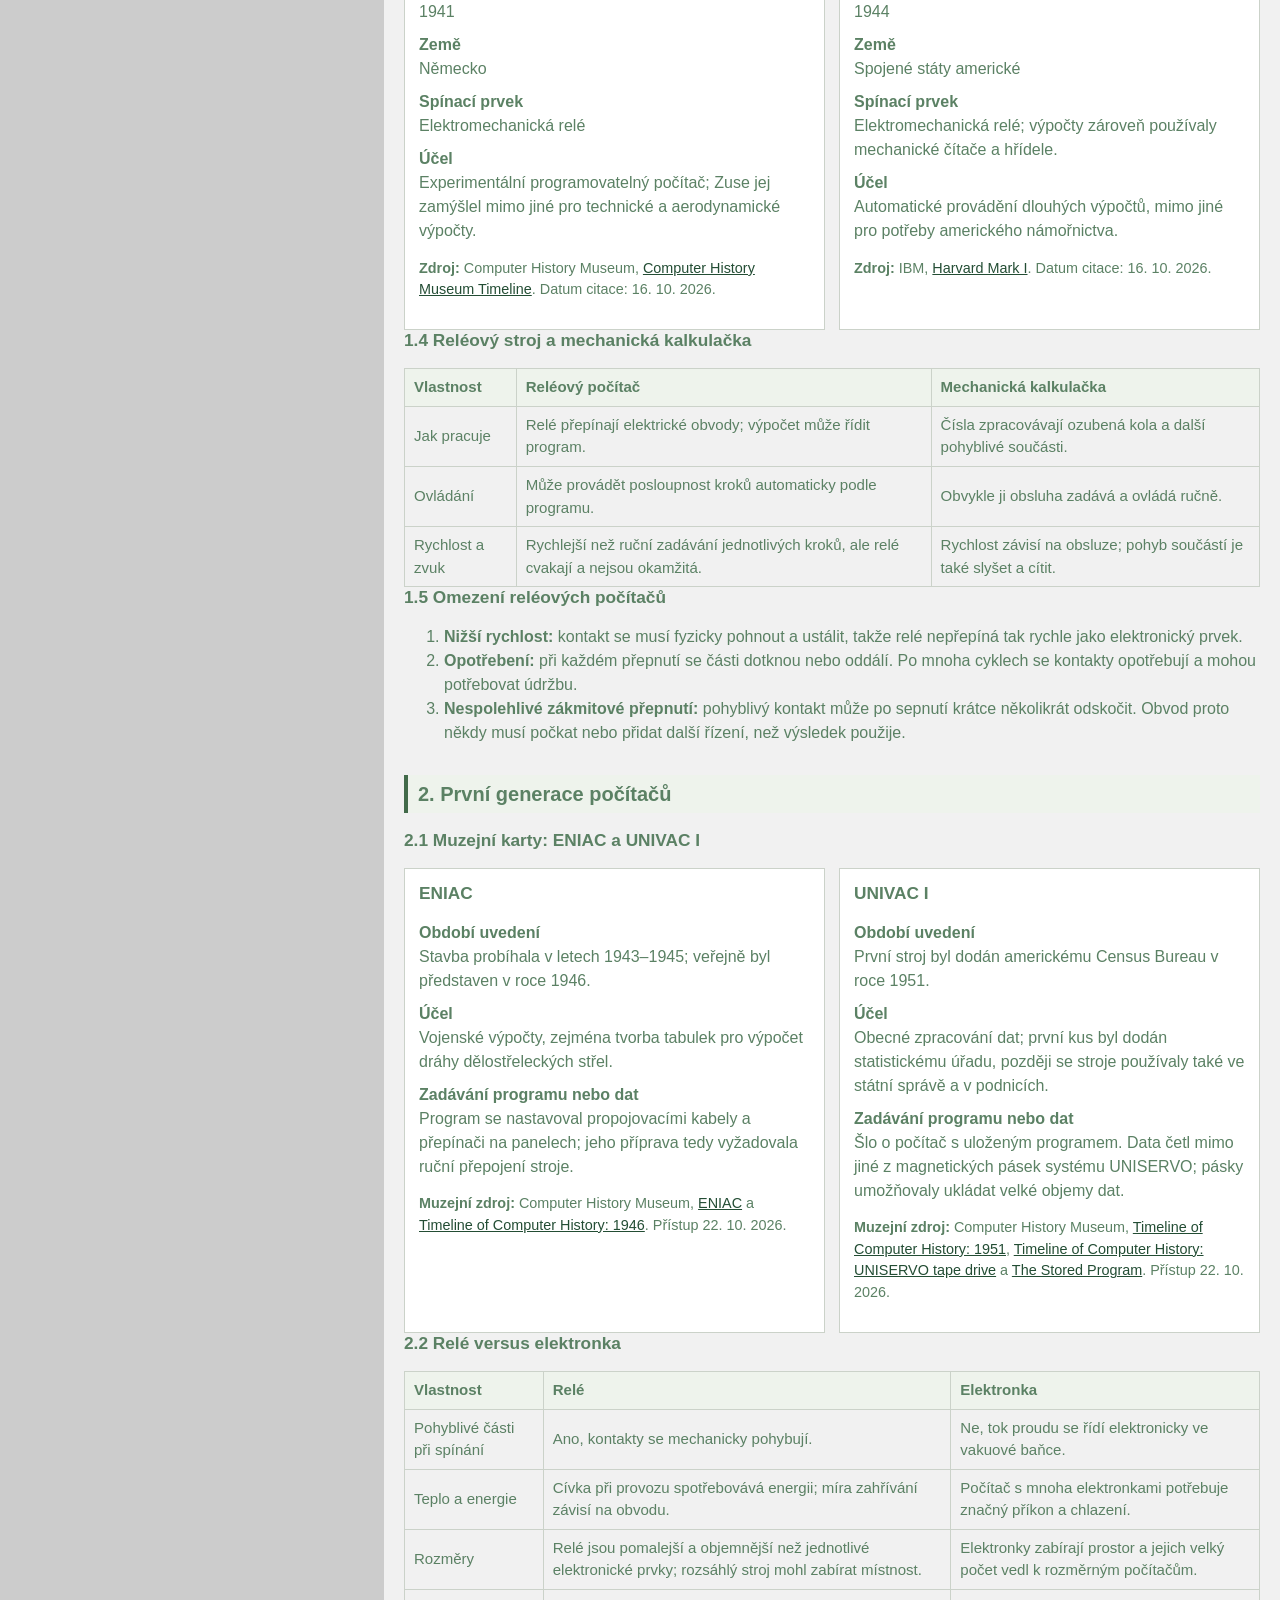
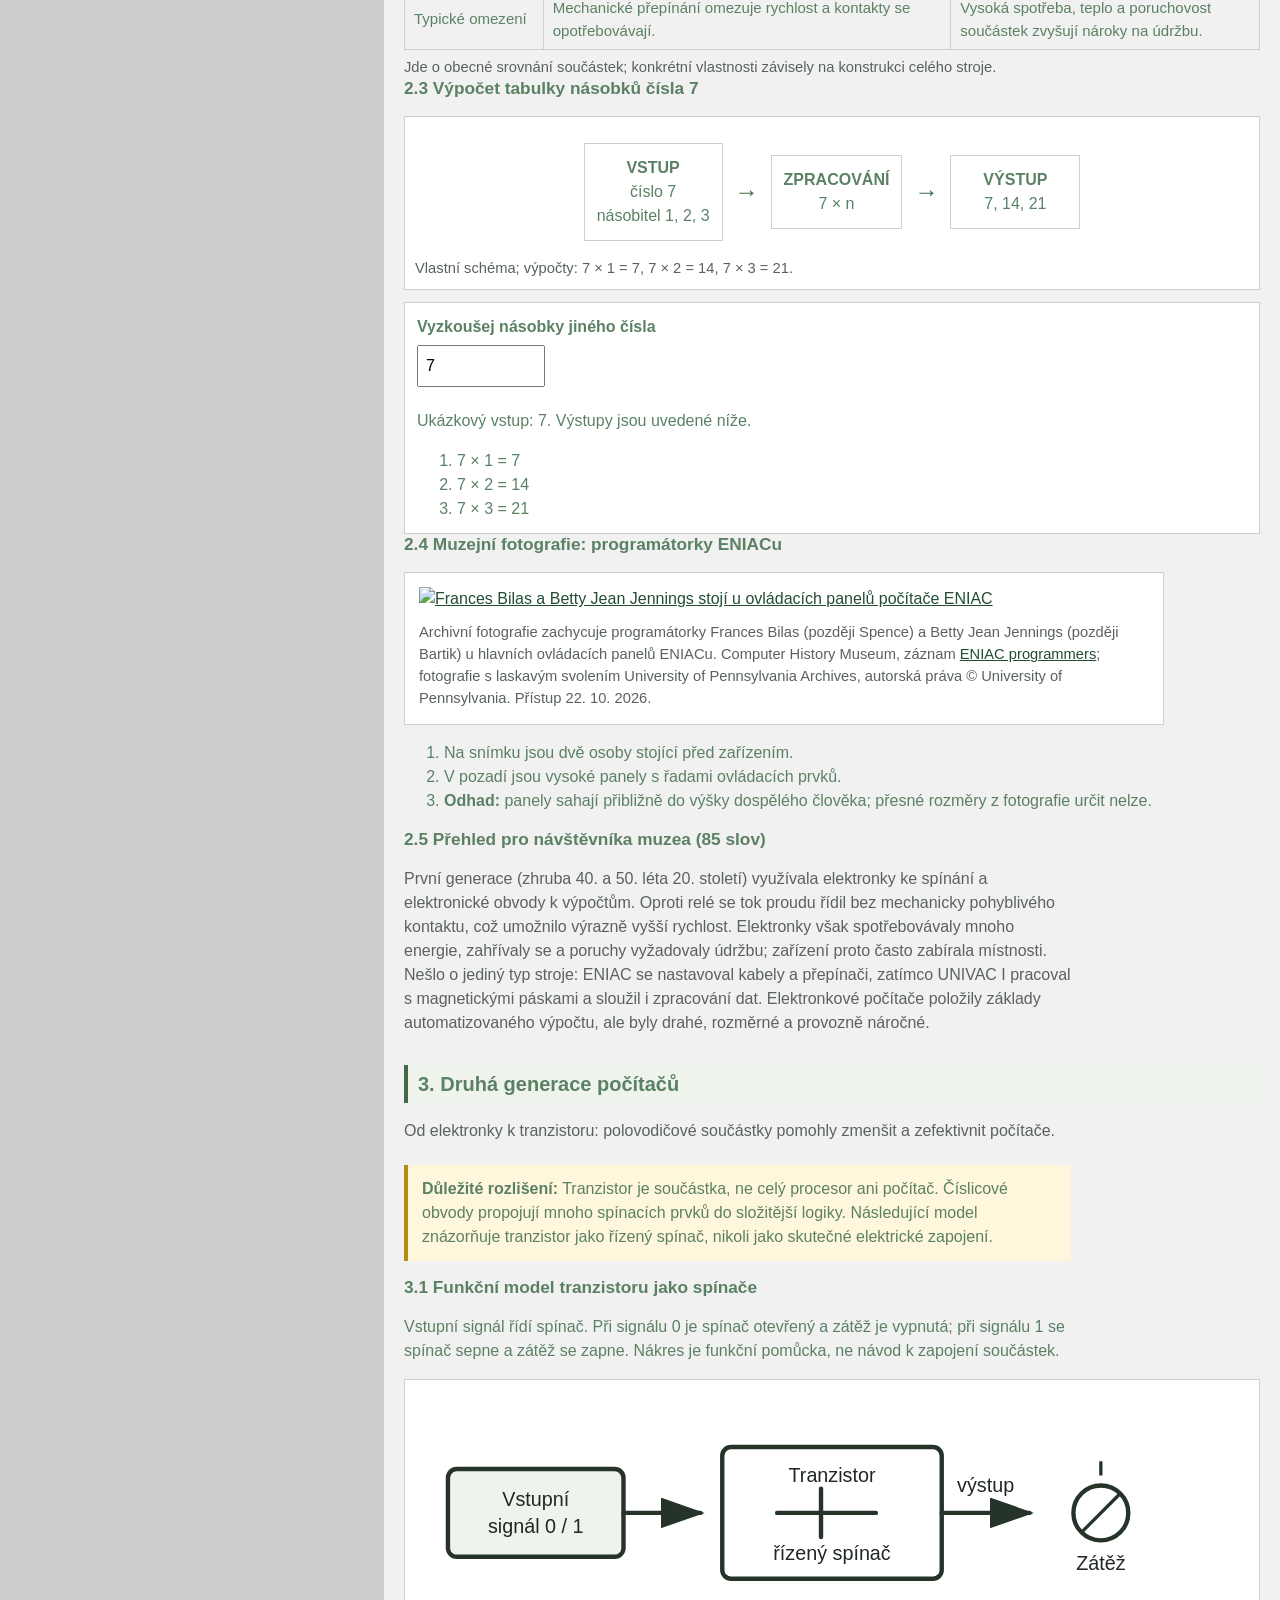
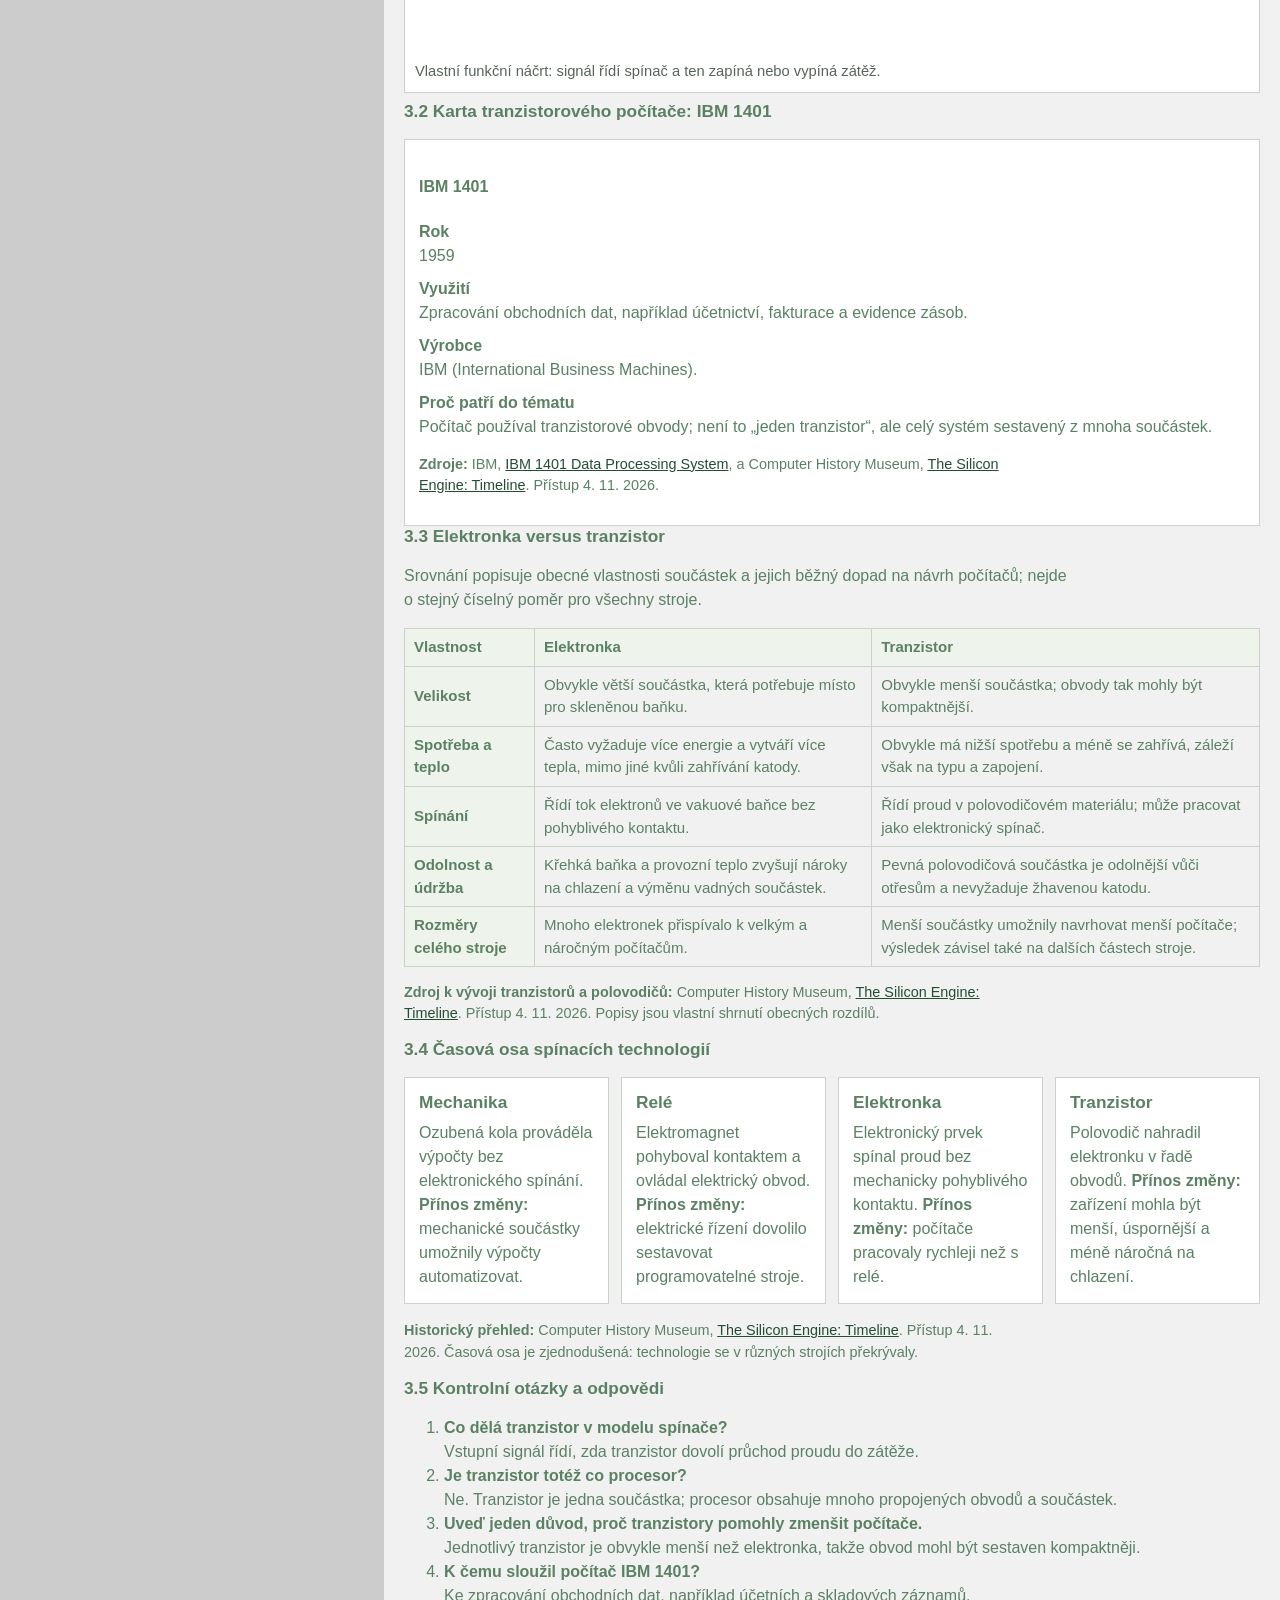
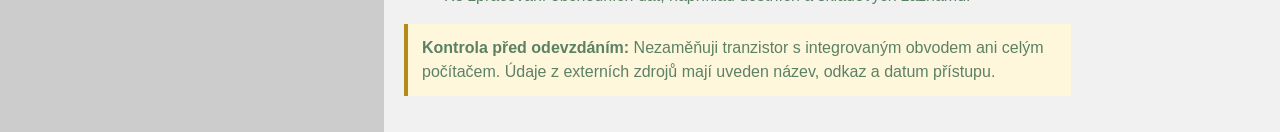
==== commit 499fdd6a: "Fix first generation navigation number Co-authored-by: Copilot <223556219+Copilot@users.noreply.gith" ====
--- a/index.html
+++ b/index.html
@@ -28,7 +28,7 @@
             </ul>
           </li>
           <li>
-            <a href="#prvni-generace">1. První generace počítačů</a>
+            <a href="#prvni-generace">2. První generace počítačů</a>
             <ul>
               <li><a href="#prvni-karty">2.1 ENIAC a UNIVAC I</a></li>
             </ul>
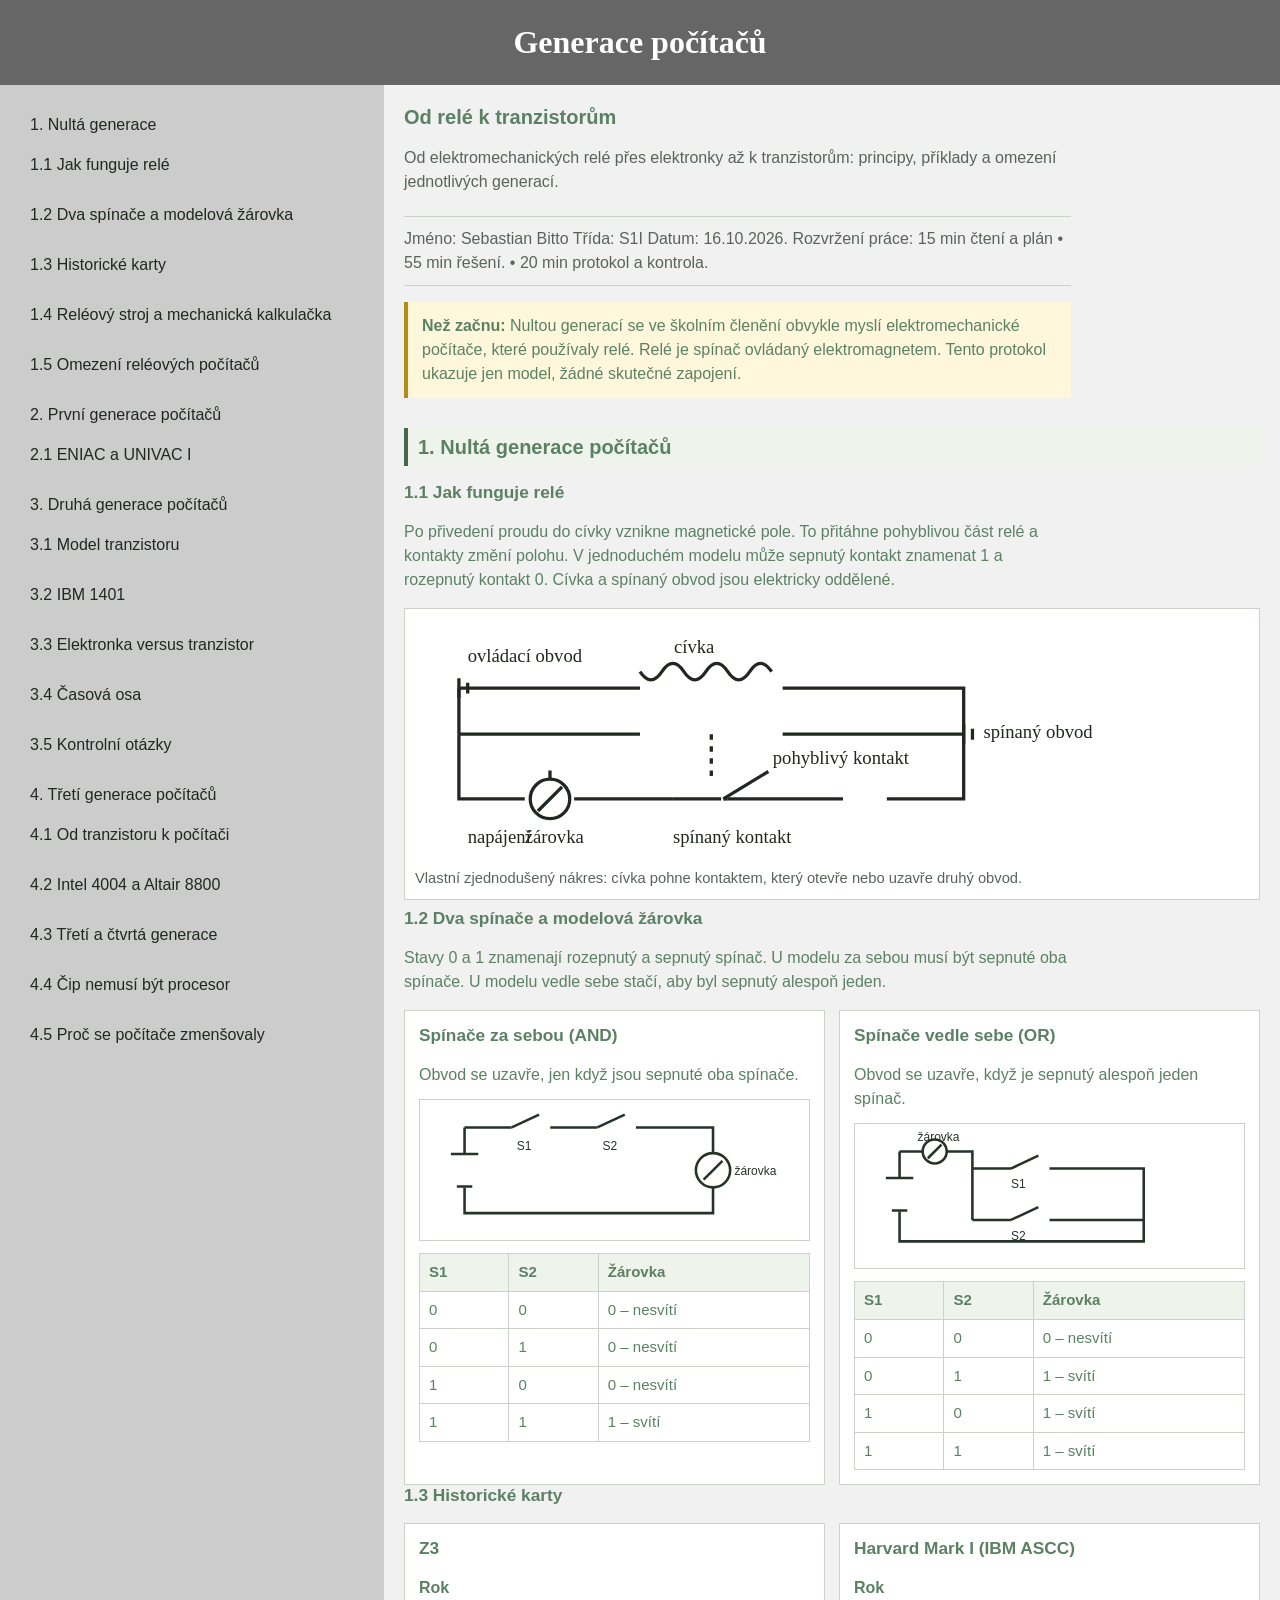
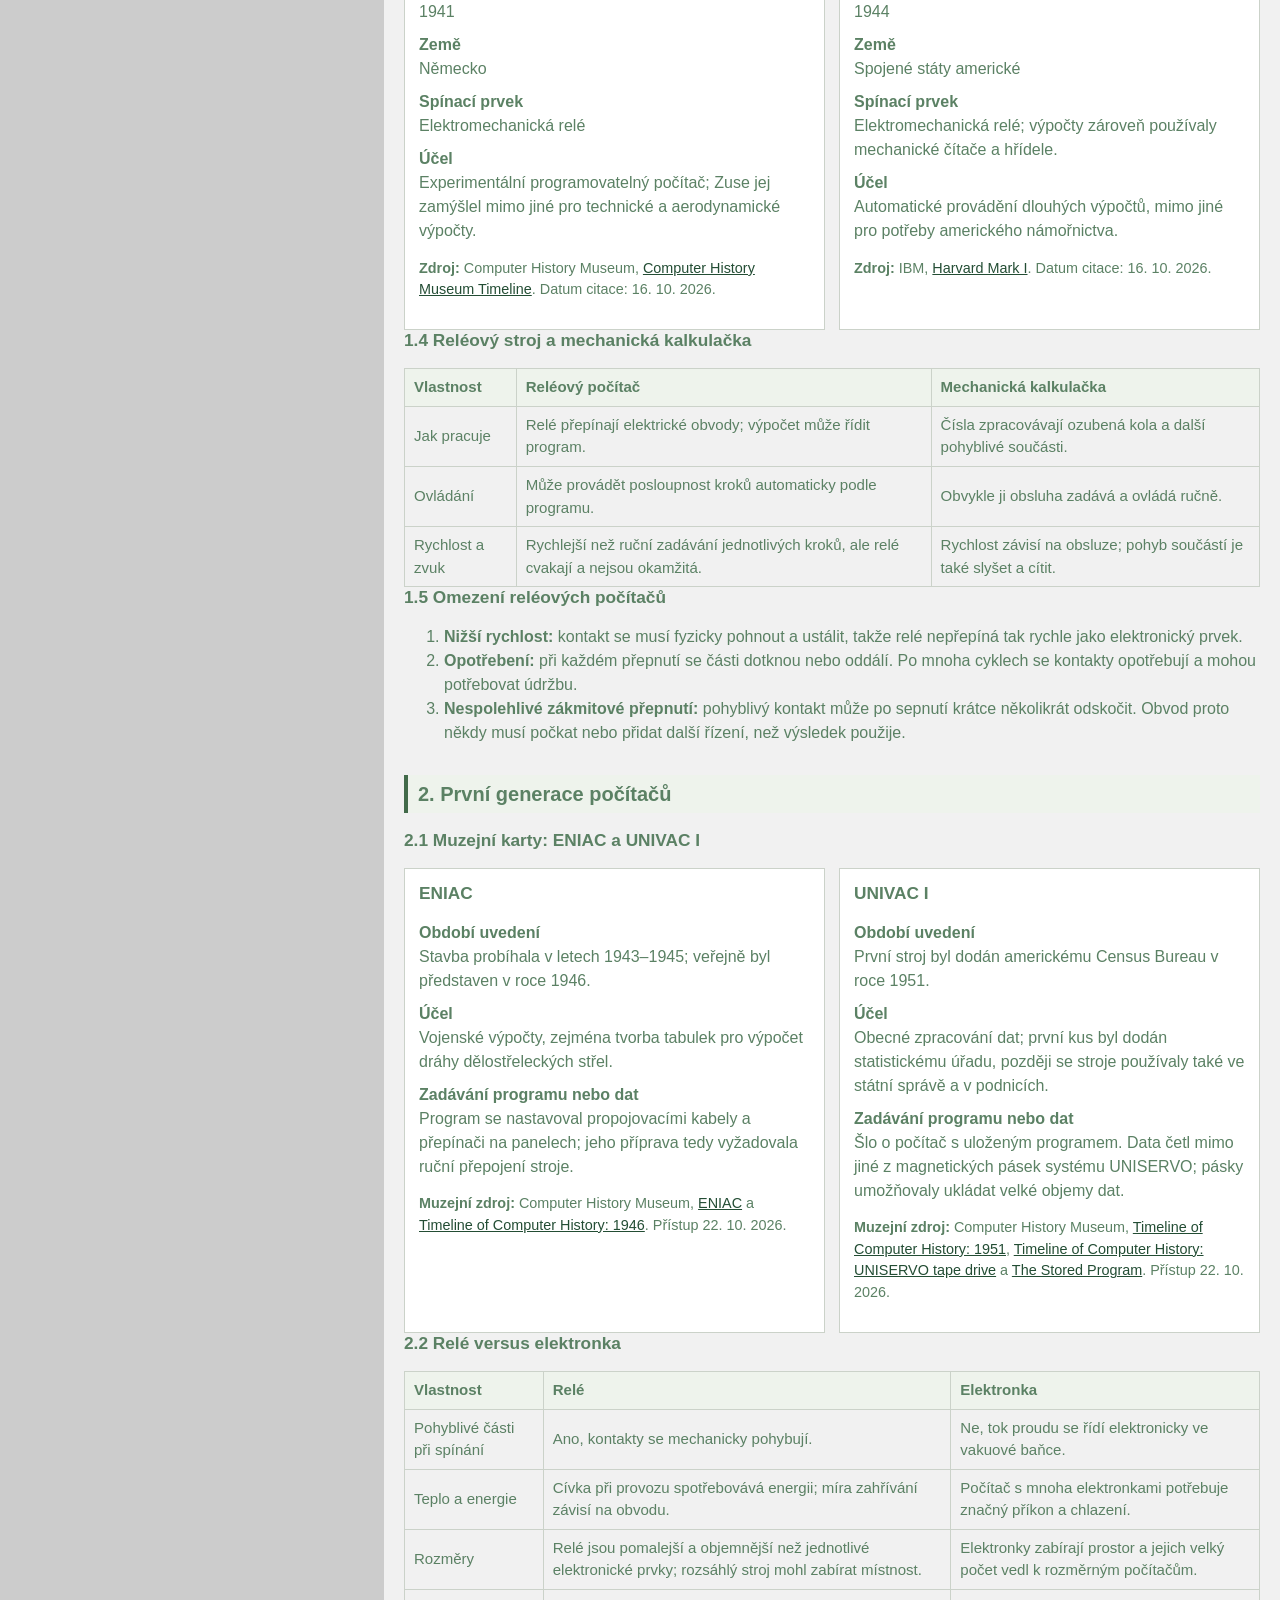
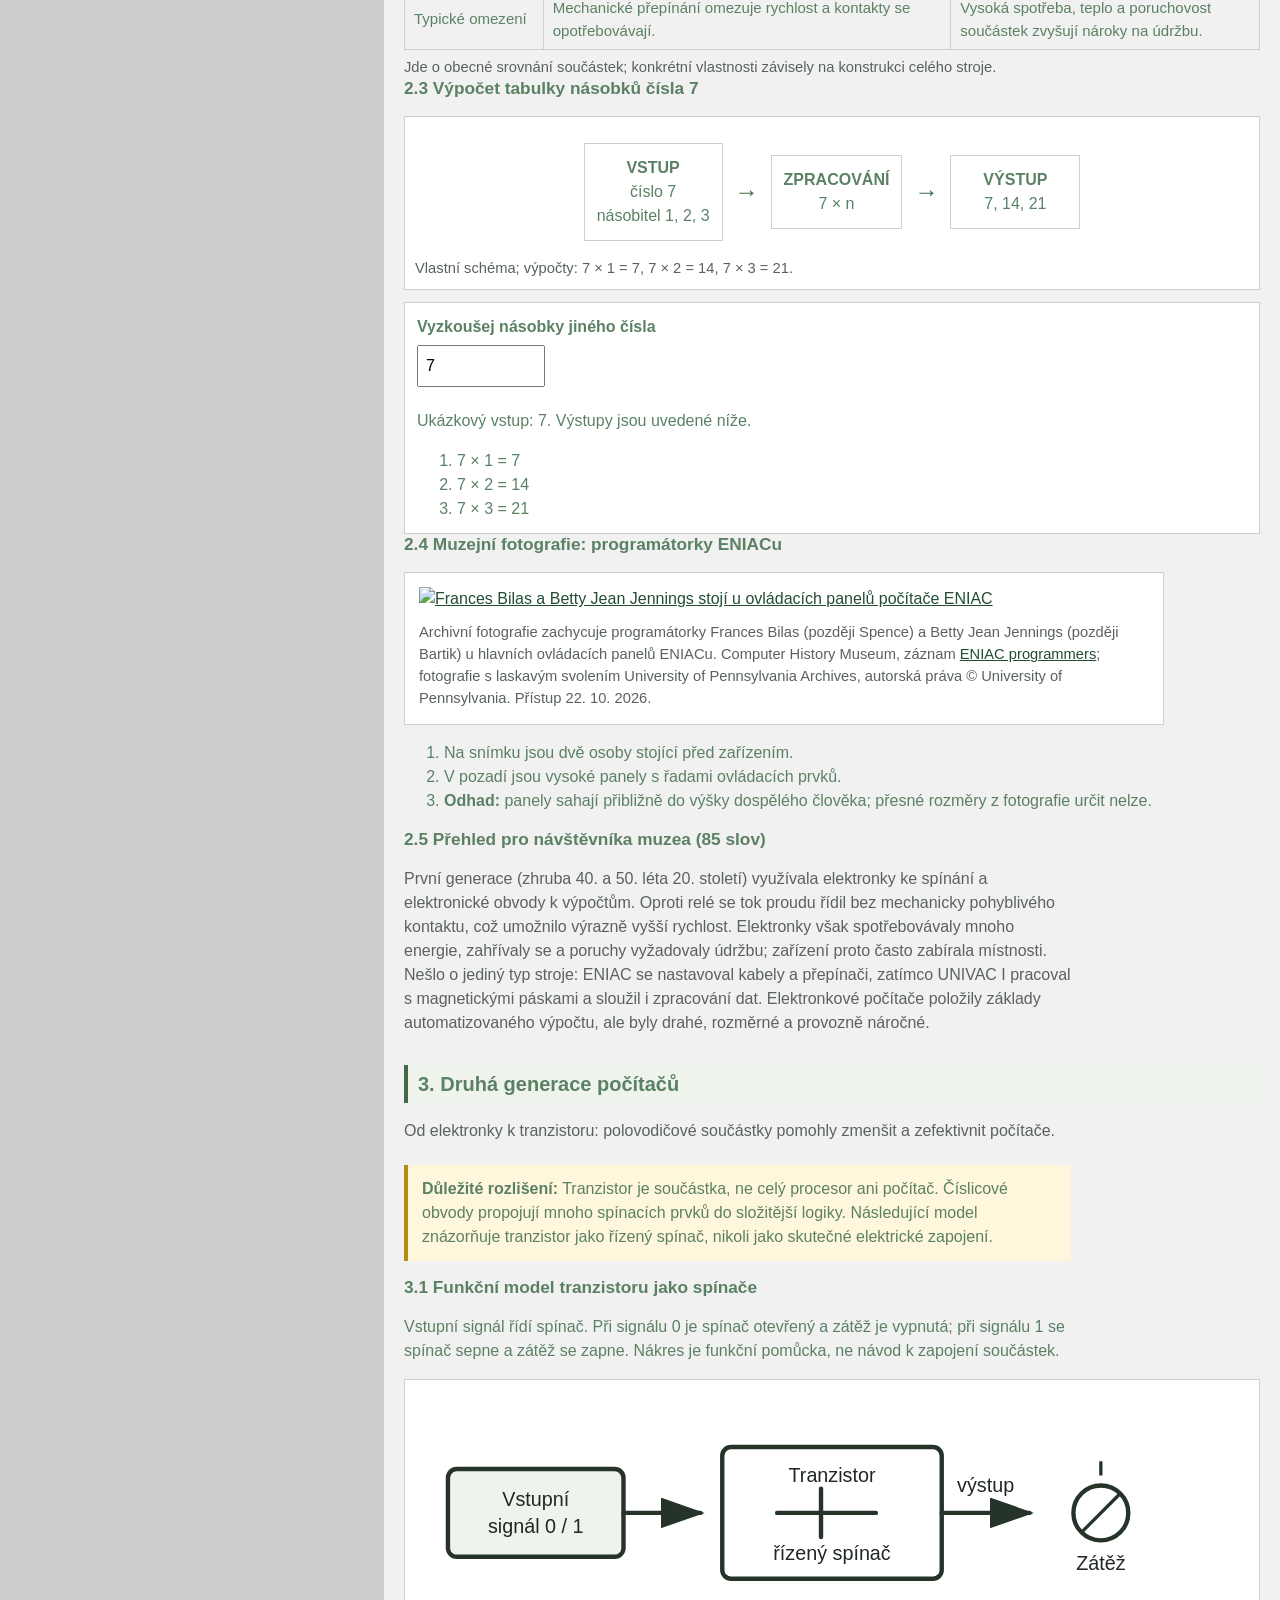
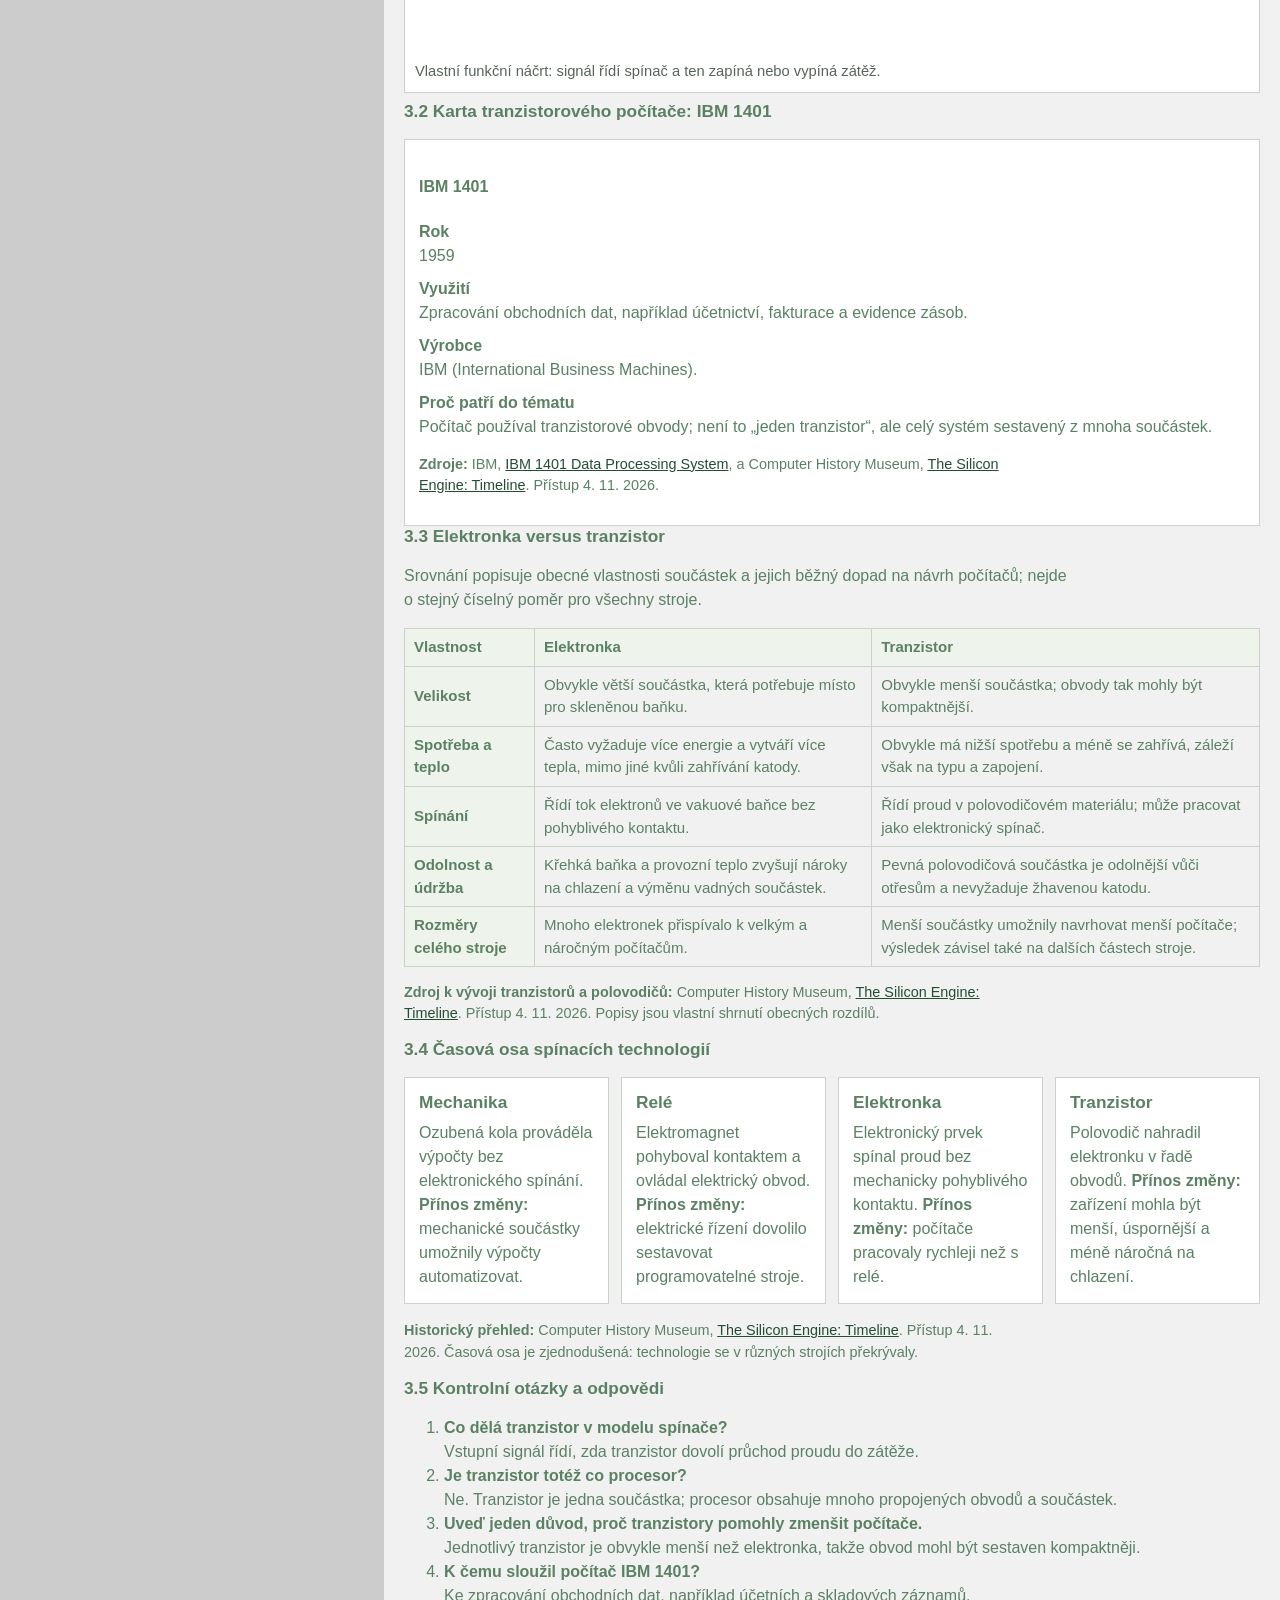
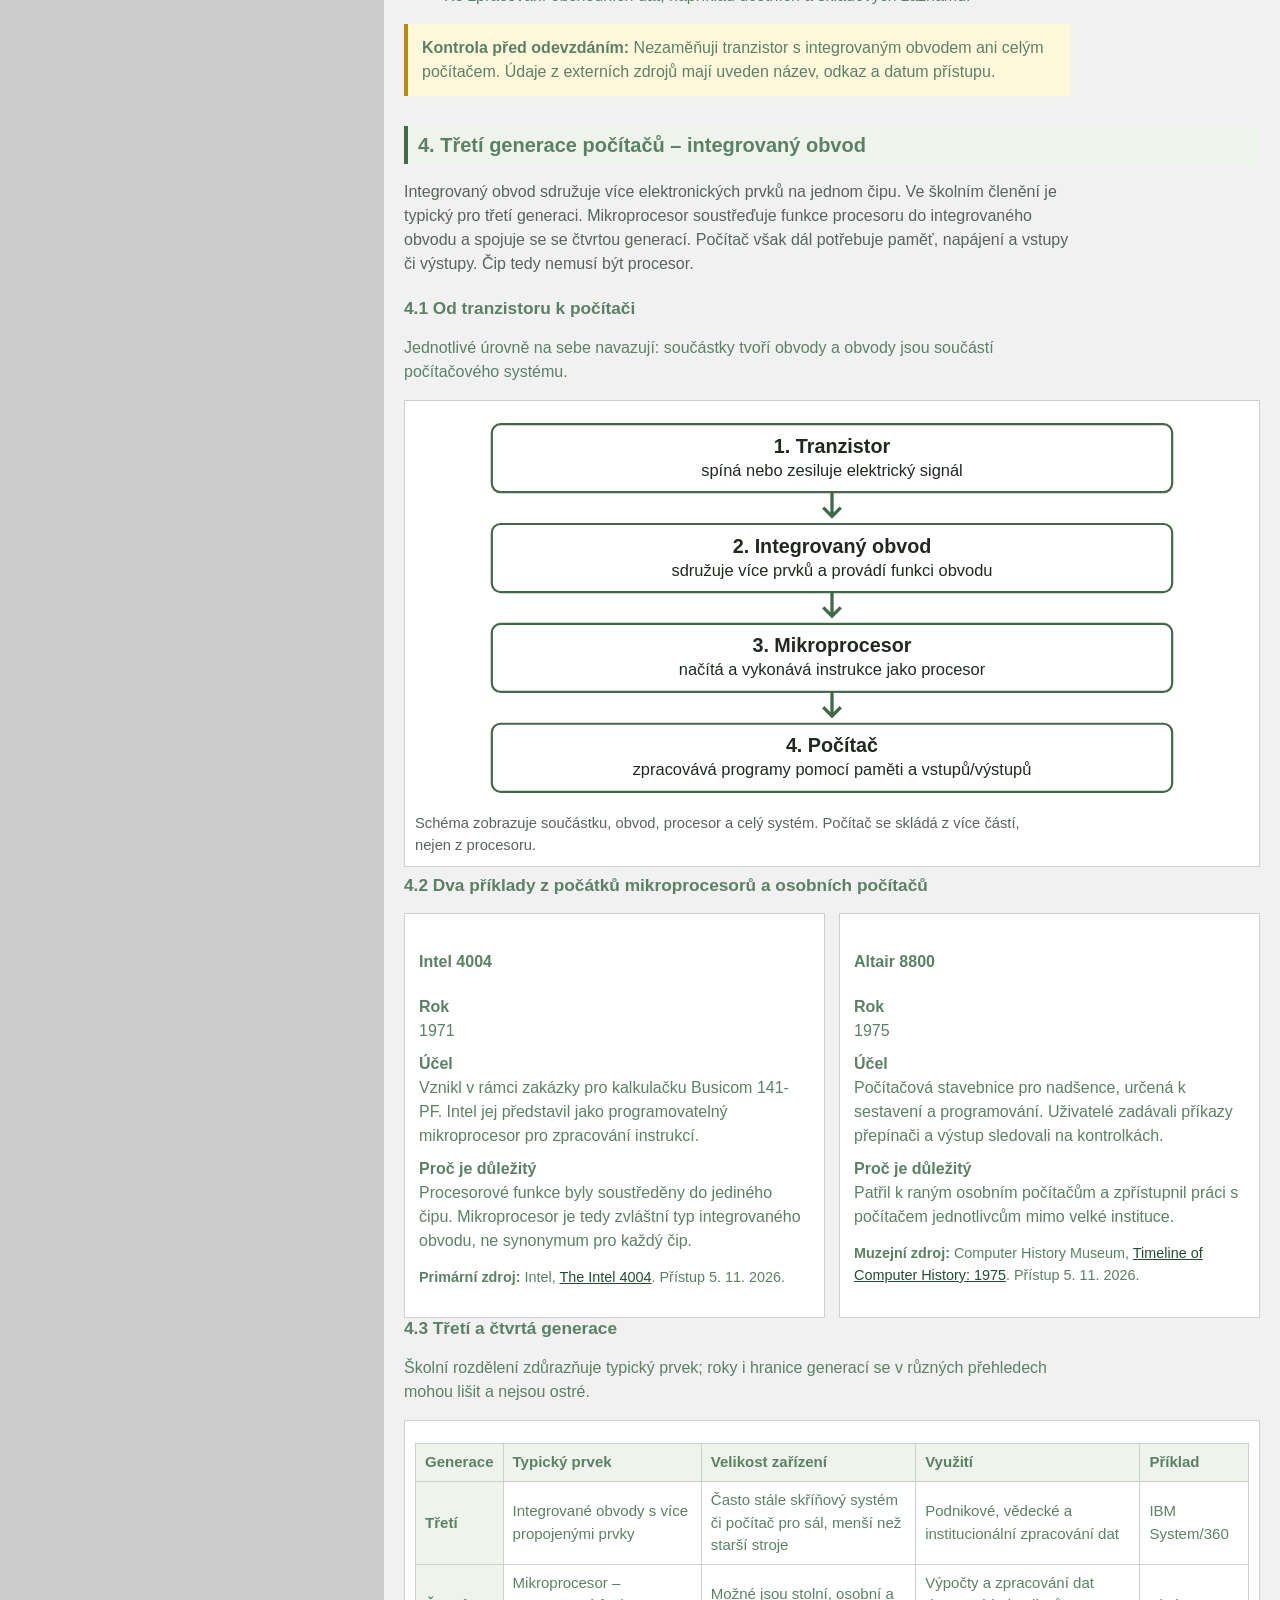
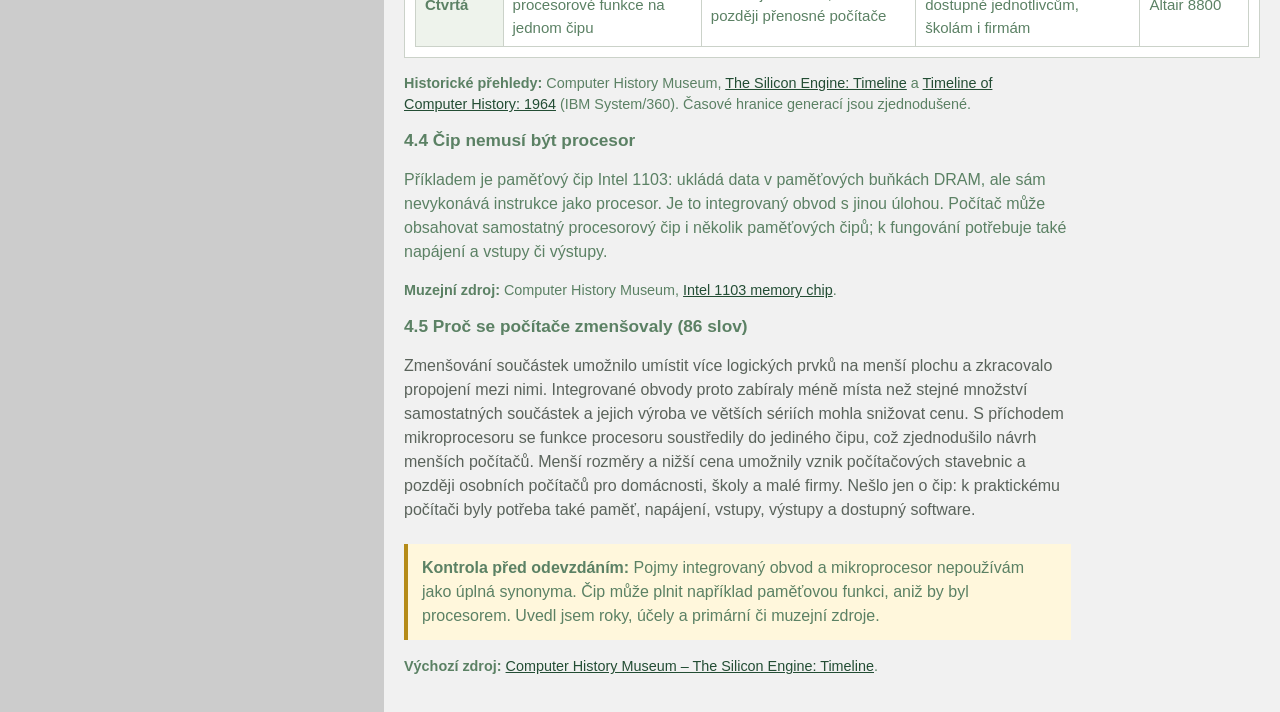
==== commit 729291ac: "Add third-generation integrated circuit lesson Co-authored-by: Copilot <223556219+Copilot@users.nore" ====
--- a/index.html
+++ b/index.html
@@ -41,6 +41,16 @@
               <li><a href="#srovnani">3.3 Elektronka versus tranzistor</a></li>
               <li><a href="#casova-osa">3.4 Časová osa</a></li>
               <li><a href="#otazky">3.5 Kontrolní otázky</a></li>
+            </ul>
+          </li>
+          <li>
+            <a href="#treti-generace">4. Třetí generace počítačů</a>
+            <ul>
+              <li><a href="#urovne-cipu">4.1 Od tranzistoru k počítači</a></li>
+              <li><a href="#priklady-cipu">4.2 Intel 4004 a Altair 8800</a></li>
+              <li><a href="#generace-ic">4.3 Třetí a čtvrtá generace</a></li>
+              <li><a href="#pametovy-cip">4.4 Čip nemusí být procesor</a></li>
+              <li><a href="#osobni-pocitace">4.5 Proč se počítače zmenšovaly</a></li>
             </ul>
           </li>
         </ul>
@@ -385,6 +395,111 @@
       <p class="note"><strong>Kontrola před odevzdáním:</strong> Nezaměňuji tranzistor s integrovaným obvodem ani celým počítačem. Údaje z externích zdrojů mají uveden název, odkaz a datum přístupu.</p>
     </section>
 
+    <section id="treti-generace">
+      <h2>4. Třetí generace počítačů – integrovaný obvod</h2>
+      <p class="intro">Integrovaný obvod sdružuje více elektronických prvků na jednom čipu. Ve školním členění je typický pro třetí generaci. Mikroprocesor soustřeďuje funkce procesoru do integrovaného obvodu a spojuje se se čtvrtou generací. Počítač však dál potřebuje paměť, napájení a vstupy či výstupy. Čip tedy nemusí být procesor.</p>
+
+      <section id="urovne-cipu">
+        <h3>4.1 Od tranzistoru k počítači</h3>
+        <p>Jednotlivé úrovně na sebe navazují: součástky tvoří obvody a obvody jsou součástí počítačového systému.</p>
+        <div class="diagram">
+          <svg viewBox="0 0 760 360" role="img" aria-labelledby="levels-title levels-desc">
+            <title id="levels-title">Čtyři úrovně od tranzistoru k počítači</title>
+            <desc id="levels-desc">Tranzistor spíná nebo zesiluje signál. Integrovaný obvod spojuje více prvků. Mikroprocesor vykonává instrukce jako procesor. Počítač zpracovává programy s pomocí paměti, vstupů a výstupů.</desc>
+            <g fill="#ffffff" stroke="#426a4a" stroke-width="2">
+              <rect x="70" y="12" width="620" height="62" rx="8" />
+              <rect x="70" y="103" width="620" height="62" rx="8" />
+              <rect x="70" y="194" width="620" height="62" rx="8" />
+              <rect x="70" y="285" width="620" height="62" rx="8" />
+            </g>
+            <g fill="#202820" font-family="Arial, sans-serif" text-anchor="middle">
+              <text x="380" y="38" font-size="18" font-weight="bold">1. Tranzistor</text>
+              <text x="380" y="59" font-size="15">spíná nebo zesiluje elektrický signál</text>
+              <text x="380" y="129" font-size="18" font-weight="bold">2. Integrovaný obvod</text>
+              <text x="380" y="150" font-size="15">sdružuje více prvků a provádí funkci obvodu</text>
+              <text x="380" y="220" font-size="18" font-weight="bold">3. Mikroprocesor</text>
+              <text x="380" y="241" font-size="15">načítá a vykonává instrukce jako procesor</text>
+              <text x="380" y="311" font-size="18" font-weight="bold">4. Počítač</text>
+              <text x="380" y="332" font-size="15">zpracovává programy pomocí paměti a vstupů/výstupů</text>
+            </g>
+            <g fill="none" stroke="#426a4a" stroke-width="3">
+              <path d="M380 74 V96 M372 88 L380 96 L388 88" />
+              <path d="M380 165 V187 M372 179 L380 187 L388 179" />
+              <path d="M380 256 V278 M372 270 L380 278 L388 270" />
+            </g>
+          </svg>
+          <p class="caption">Schéma zobrazuje součástku, obvod, procesor a celý systém. Počítač se skládá z více částí, nejen z procesoru.</p>
+        </div>
+      </section>
+
+      <section id="priklady-cipu">
+        <h3>4.2 Dva příklady z počátků mikroprocesorů a osobních počítačů</h3>
+        <div class="cards">
+          <article class="history-card">
+            <h4>Intel 4004</h4>
+            <dl>
+              <dt>Rok</dt><dd>1971</dd>
+              <dt>Účel</dt><dd>Vznikl v rámci zakázky pro kalkulačku Busicom 141-PF. Intel jej představil jako programovatelný mikroprocesor pro zpracování instrukcí.</dd>
+              <dt>Proč je důležitý</dt><dd>Procesorové funkce byly soustředěny do jediného čipu. Mikroprocesor je tedy zvláštní typ integrovaného obvodu, ne synonymum pro každý čip.</dd>
+            </dl>
+            <p class="source"><strong>Primární zdroj:</strong> Intel, <a href="https://www.intel.com/content/www/us/en/history/virtual-vault/articles/the-intel-4004.html" target="_blank" rel="noopener noreferrer">The Intel 4004</a>. Přístup 5. 11. 2026.</p>
+          </article>
+          <article class="history-card">
+            <h4>Altair 8800</h4>
+            <dl>
+              <dt>Rok</dt><dd>1975</dd>
+              <dt>Účel</dt><dd>Počítačová stavebnice pro nadšence, určená k sestavení a programování. Uživatelé zadávali příkazy přepínači a výstup sledovali na kontrolkách.</dd>
+              <dt>Proč je důležitý</dt><dd>Patřil k raným osobním počítačům a zpřístupnil práci s počítačem jednotlivcům mimo velké instituce.</dd>
+            </dl>
+            <p class="source"><strong>Muzejní zdroj:</strong> Computer History Museum, <a href="https://www.computerhistory.org/timeline/1975/" target="_blank" rel="noopener noreferrer">Timeline of Computer History: 1975</a>. Přístup 5. 11. 2026.</p>
+          </article>
+        </div>
+      </section>
+
+      <section id="generace-ic">
+        <h3>4.3 Třetí a čtvrtá generace</h3>
+        <p>Školní rozdělení zdůrazňuje typický prvek; roky i hranice generací se v různých přehledech mohou lišit a nejsou ostré.</p>
+        <div class="diagram">
+          <table>
+            <thead>
+              <tr><th>Generace</th><th>Typický prvek</th><th>Velikost zařízení</th><th>Využití</th><th>Příklad</th></tr>
+            </thead>
+            <tbody>
+              <tr>
+                <th scope="row">Třetí</th>
+                <td>Integrované obvody s více propojenými prvky</td>
+                <td>Často stále skříňový systém či počítač pro sál, menší než starší stroje</td>
+                <td>Podnikové, vědecké a institucionální zpracování dat</td>
+                <td>IBM System/360</td>
+              </tr>
+              <tr>
+                <th scope="row">Čtvrtá</th>
+                <td>Mikroprocesor – procesorové funkce na jednom čipu</td>
+                <td>Možné jsou stolní, osobní a později přenosné počítače</td>
+                <td>Výpočty a zpracování dat dostupné jednotlivcům, školám i firmám</td>
+                <td>Altair 8800</td>
+              </tr>
+            </tbody>
+          </table>
+        </div>
+        <p class="source"><strong>Historické přehledy:</strong> Computer History Museum, <a href="https://www.computerhistory.org/siliconengine/timeline/" target="_blank" rel="noopener noreferrer">The Silicon Engine: Timeline</a> a <a href="https://www.computerhistory.org/timeline/1964/" target="_blank" rel="noopener noreferrer">Timeline of Computer History: 1964</a> (IBM System/360). Časové hranice generací jsou zjednodušené.</p>
+      </section>
+
+      <section id="pametovy-cip">
+        <h3>4.4 Čip nemusí být procesor</h3>
+        <p>Příkladem je paměťový čip Intel 1103: ukládá data v paměťových buňkách DRAM, ale sám nevykonává instrukce jako procesor. Je to integrovaný obvod s jinou úlohou. Počítač může obsahovat samostatný procesorový čip i několik paměťových čipů; k fungování potřebuje také napájení a vstupy či výstupy.</p>
+        <p class="source"><strong>Muzejní zdroj:</strong> Computer History Museum, <a href="https://www.computerhistory.org/timeline/memory-storage/#169ebbe2ad45559efbc6eb35720a2e7b" target="_blank" rel="noopener noreferrer">Intel 1103 memory chip</a>.</p>
+      </section>
+
+      <section id="osobni-pocitace">
+        <h3>4.5 Proč se počítače zmenšovaly (86 slov)</h3>
+        <p class="intro">Zmenšování součástek umožnilo umístit více logických prvků na menší plochu a zkracovalo propojení mezi nimi. Integrované obvody proto zabíraly méně místa než stejné množství samostatných součástek a jejich výroba ve větších sériích mohla snižovat cenu. S příchodem mikroprocesoru se funkce procesoru soustředily do jediného čipu, což zjednodušilo návrh menších počítačů. Menší rozměry a nižší cena umožnily vznik počítačových stavebnic a později osobních počítačů pro domácnosti, školy a malé firmy. Nešlo jen o čip: k praktickému počítači byly potřeba také paměť, napájení, vstupy, výstupy a dostupný software.</p>
+      </section>
+
+      <p class="note"><strong>Kontrola před odevzdáním:</strong> Pojmy integrovaný obvod a mikroprocesor nepoužívám jako úplná synonyma. Čip může plnit například paměťovou funkci, aniž by byl procesorem. Uvedl jsem roky, účely a primární či muzejní zdroje.</p>
+      <p class="source"><strong>Výchozí zdroj:</strong> <a href="https://www.computerhistory.org/siliconengine/timeline/" target="_blank" rel="noopener noreferrer">Computer History Museum – The Silicon Engine: Timeline</a>.</p>
+    </section>
+
       </article>
     </section>
   </main>
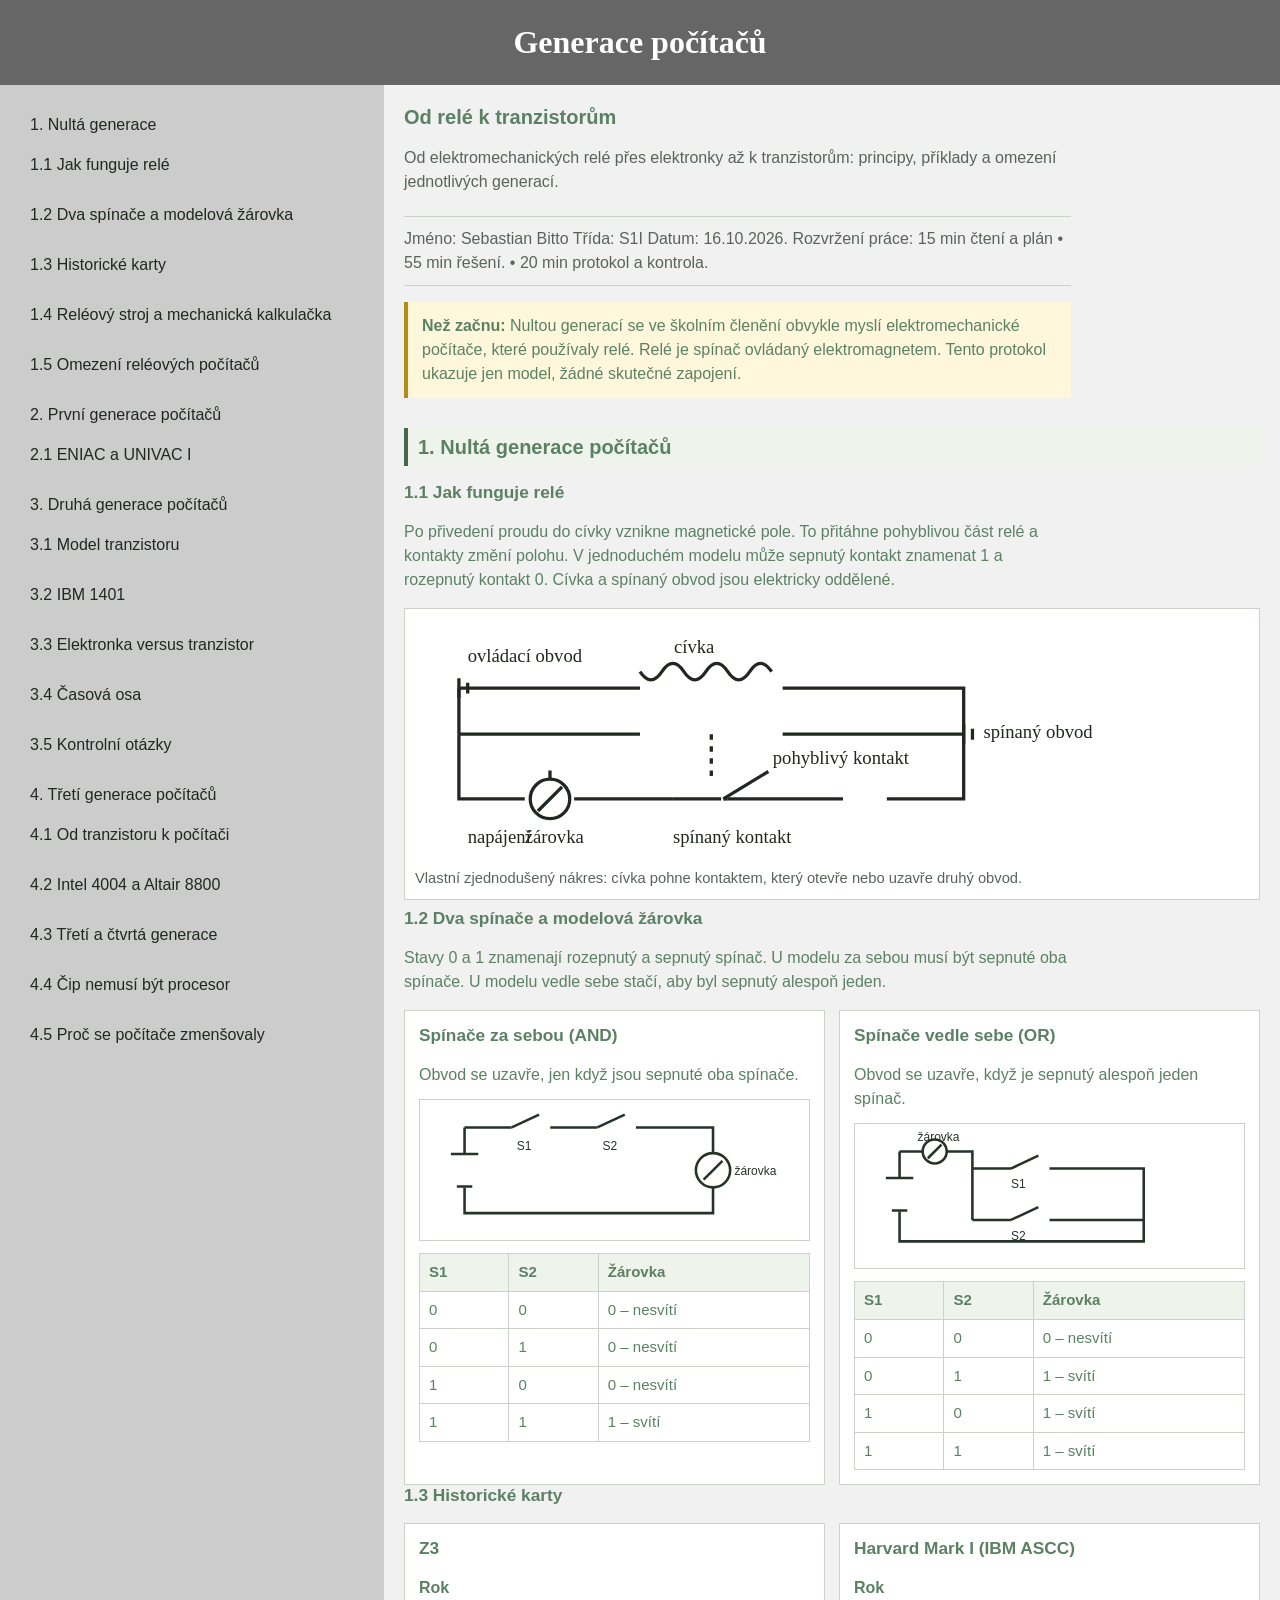
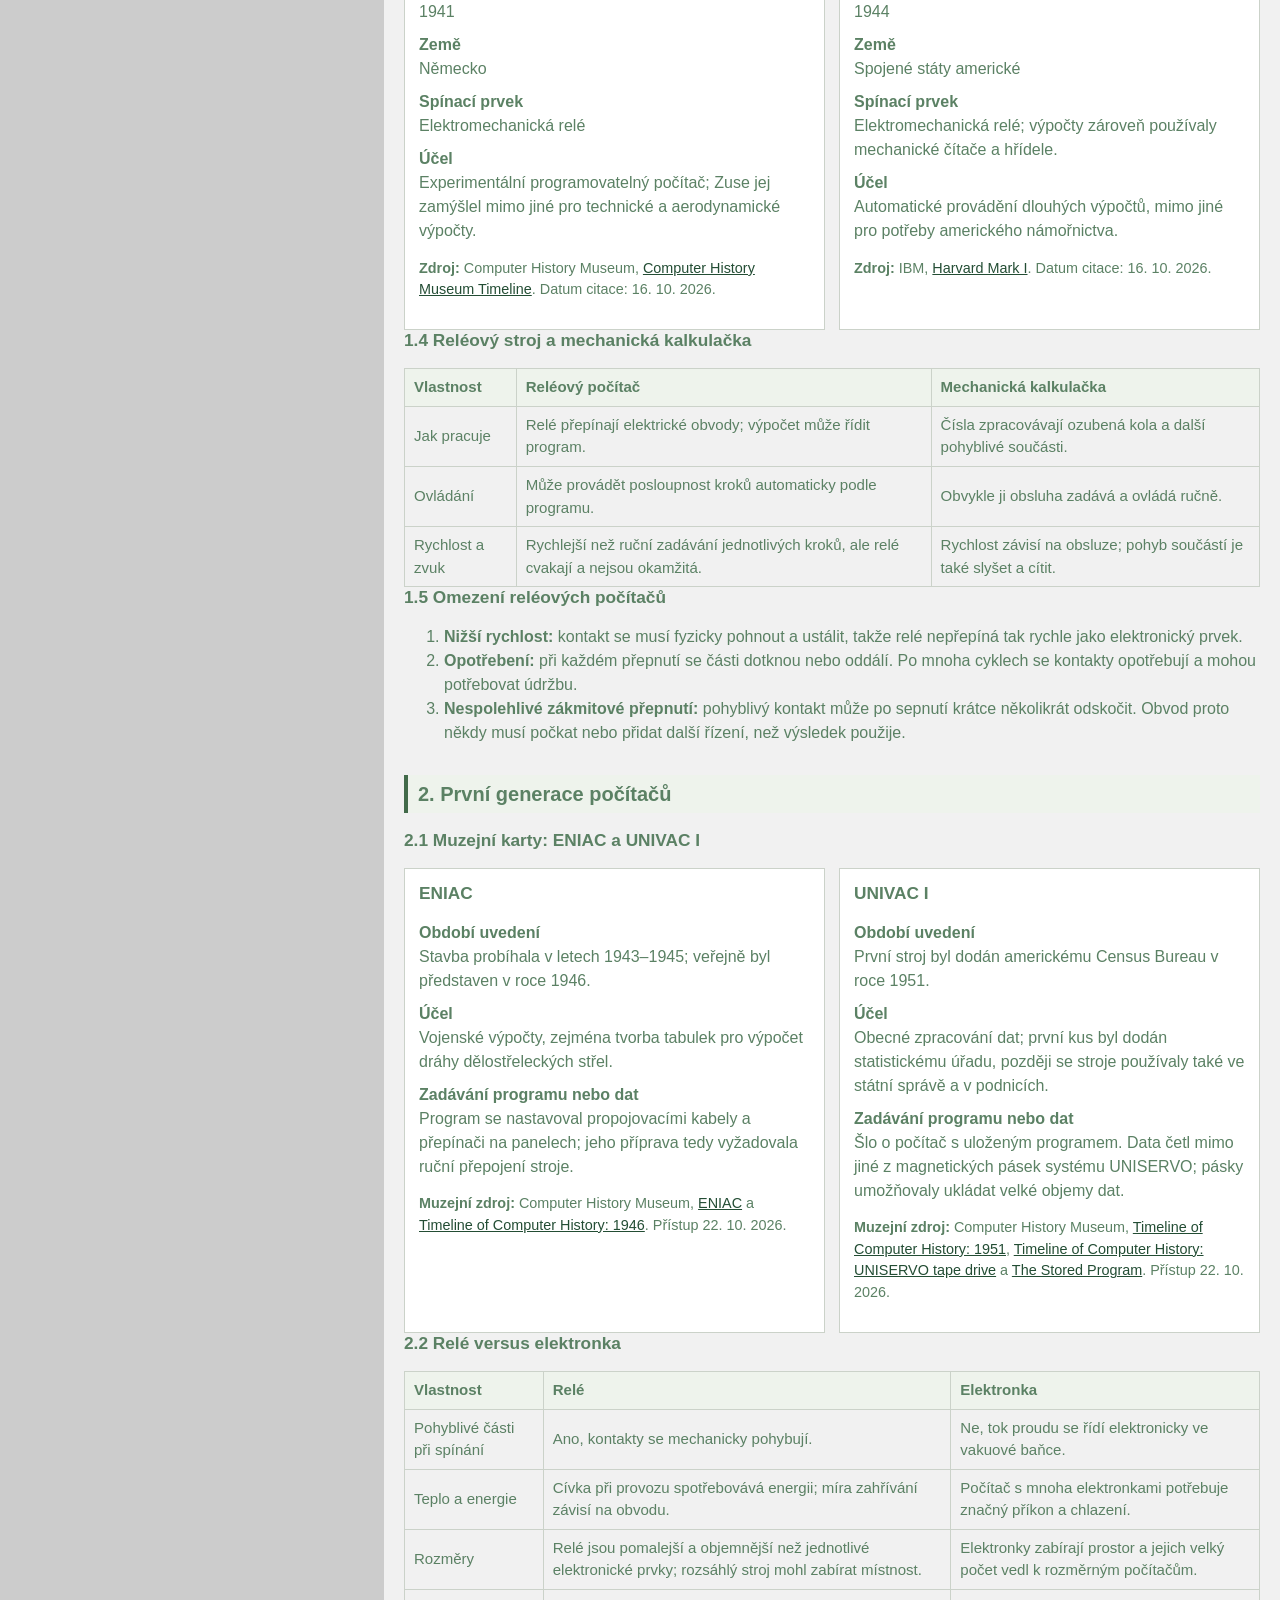
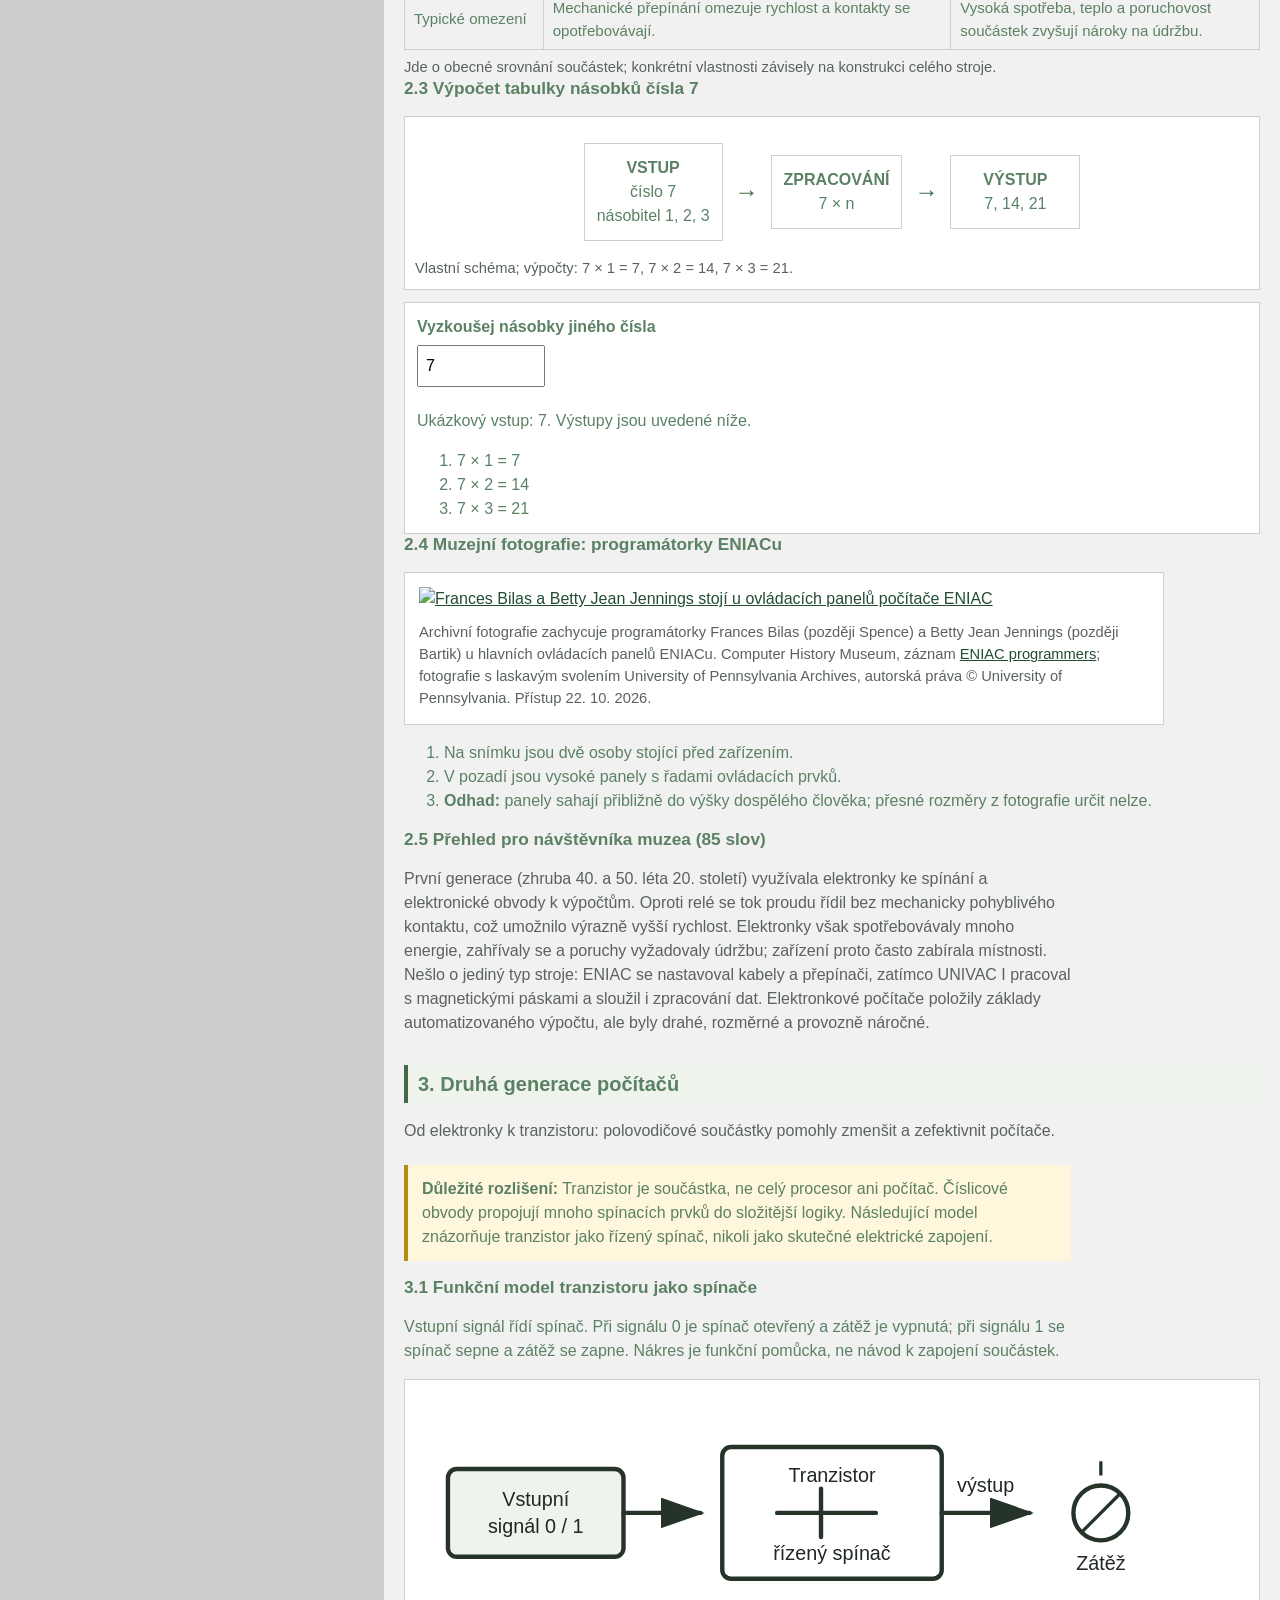
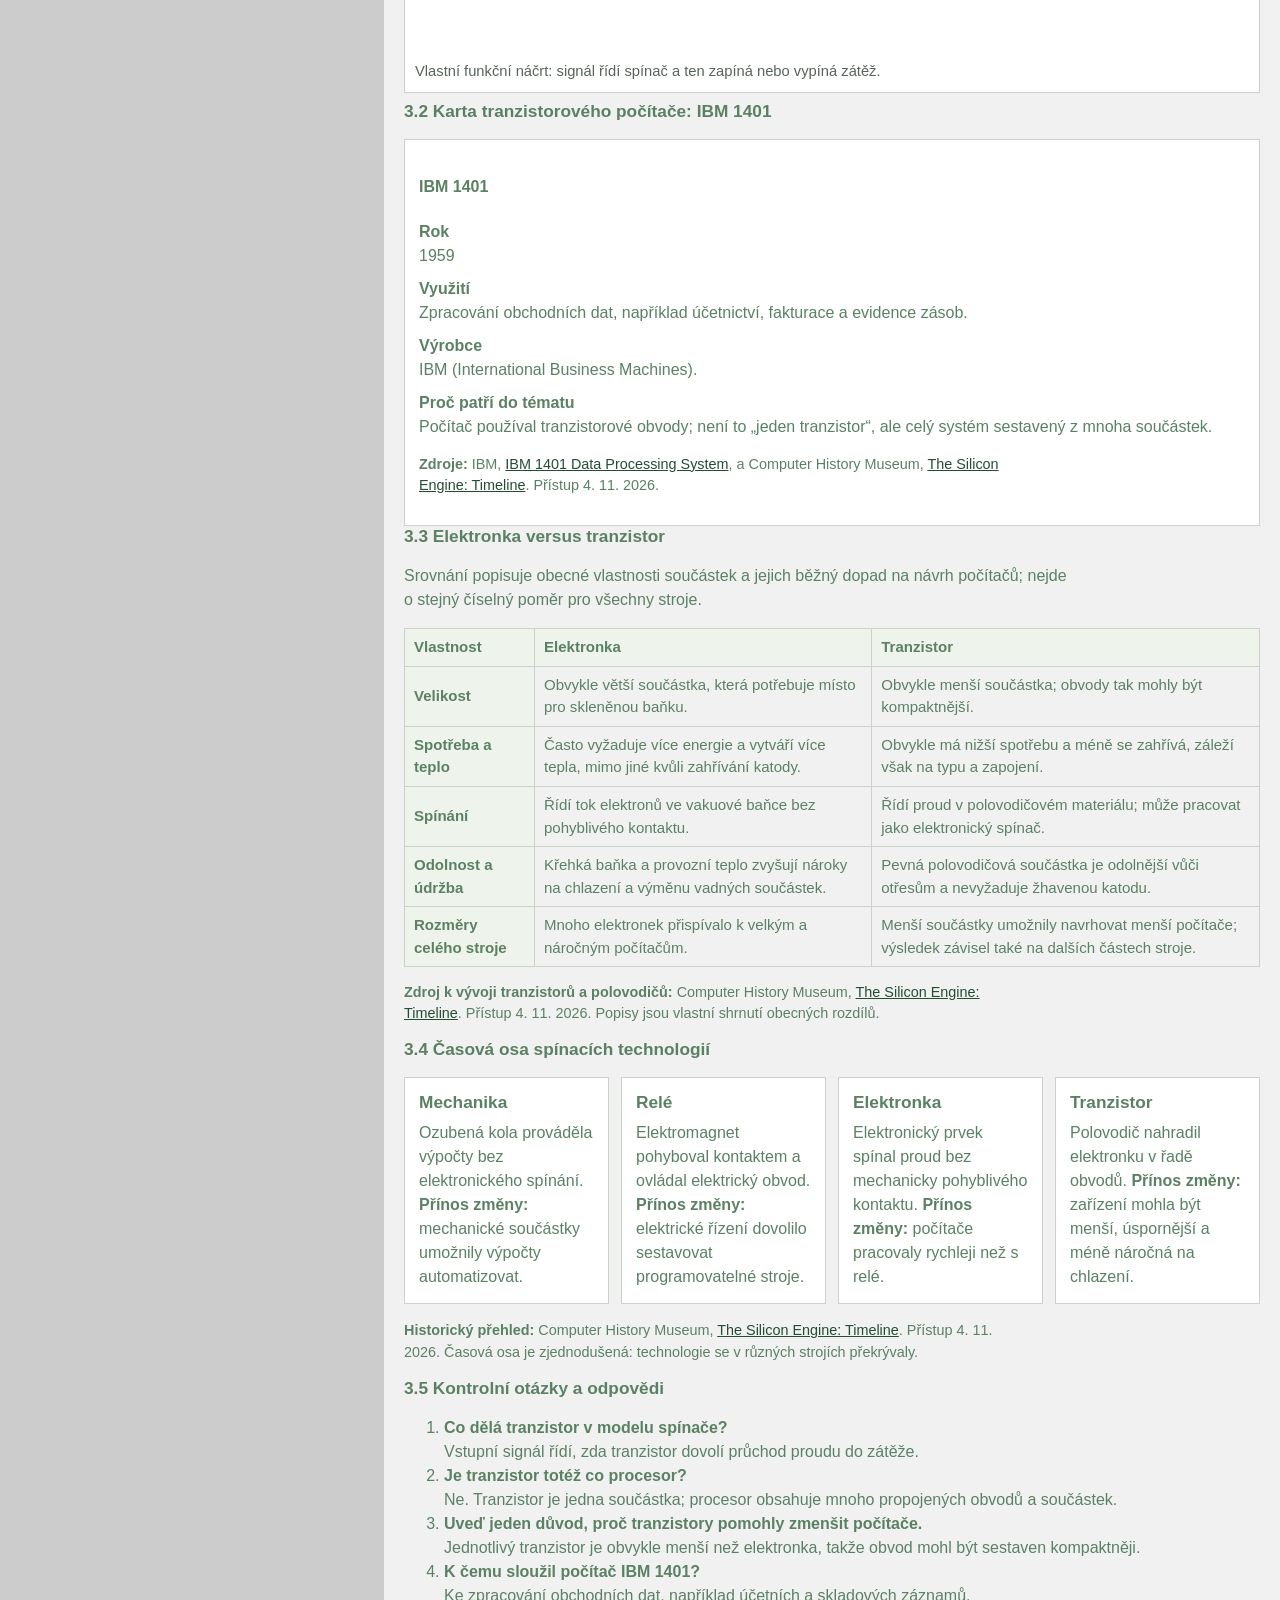
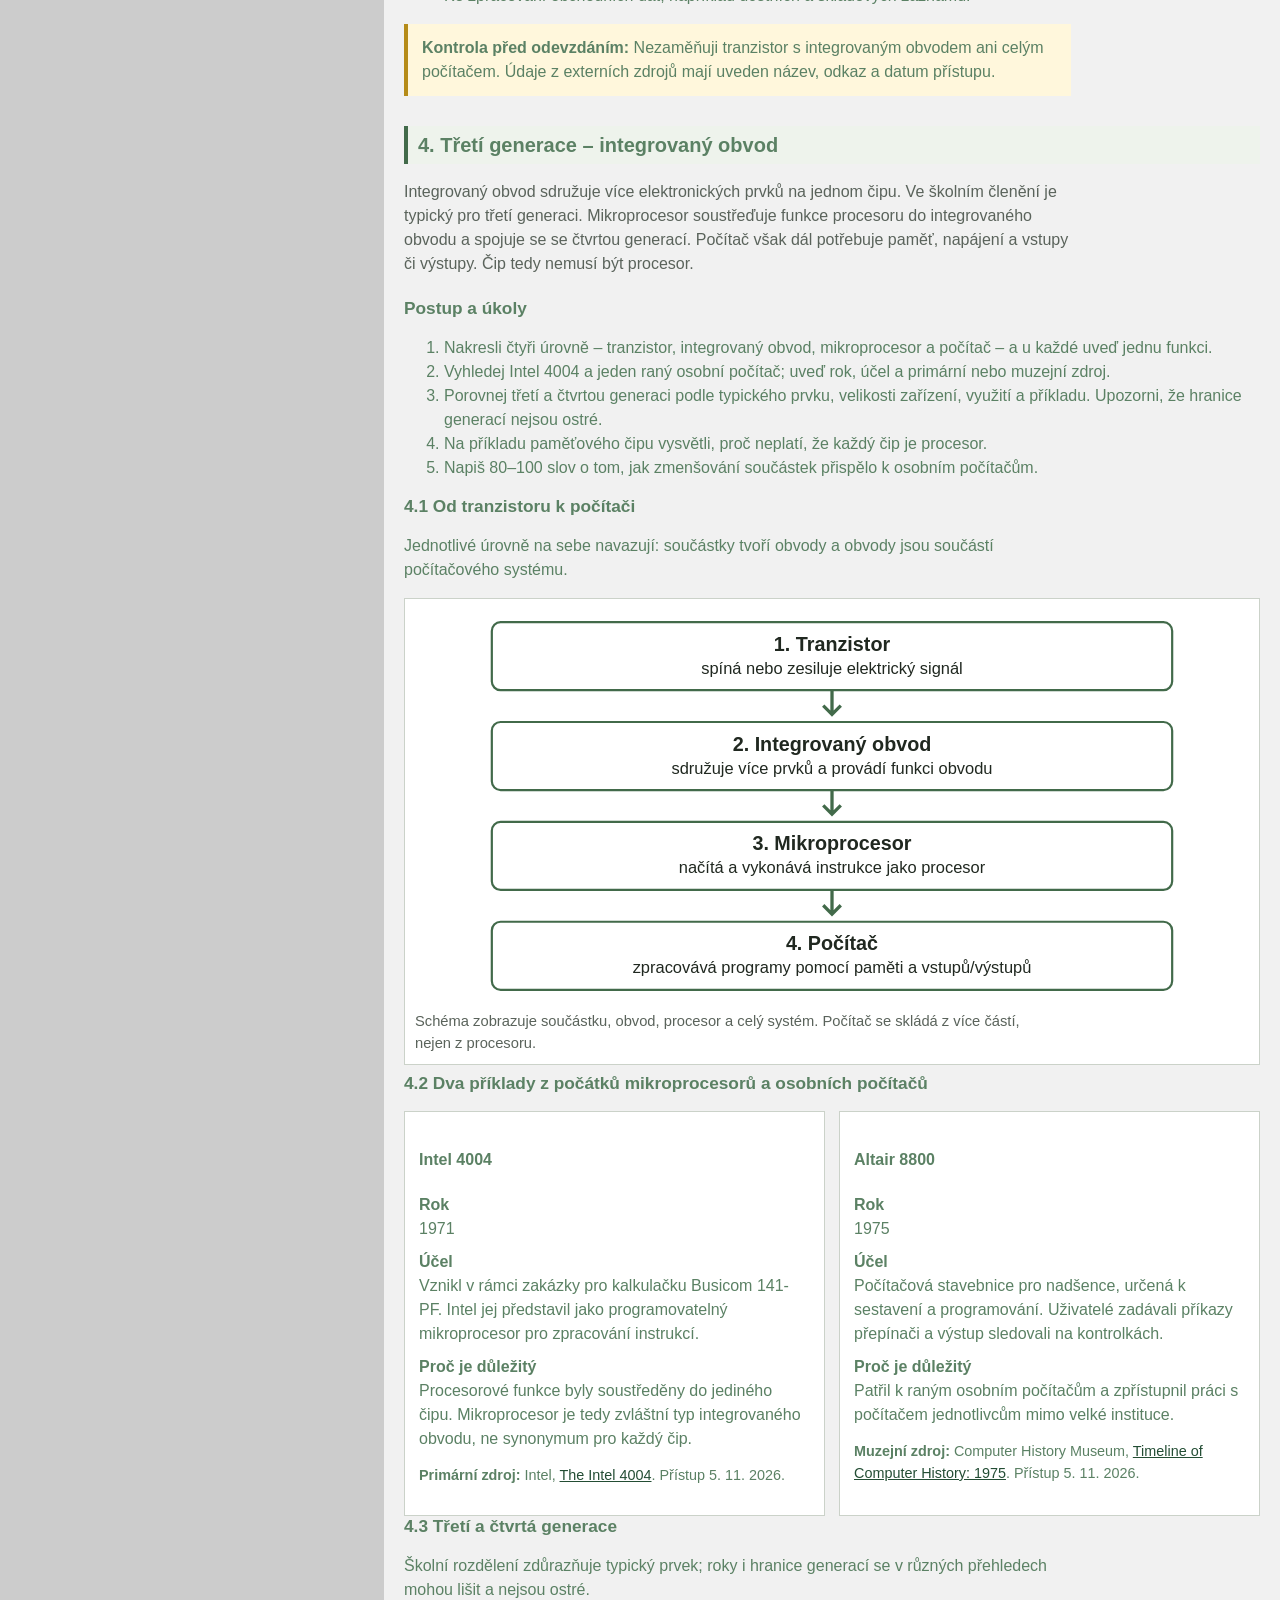
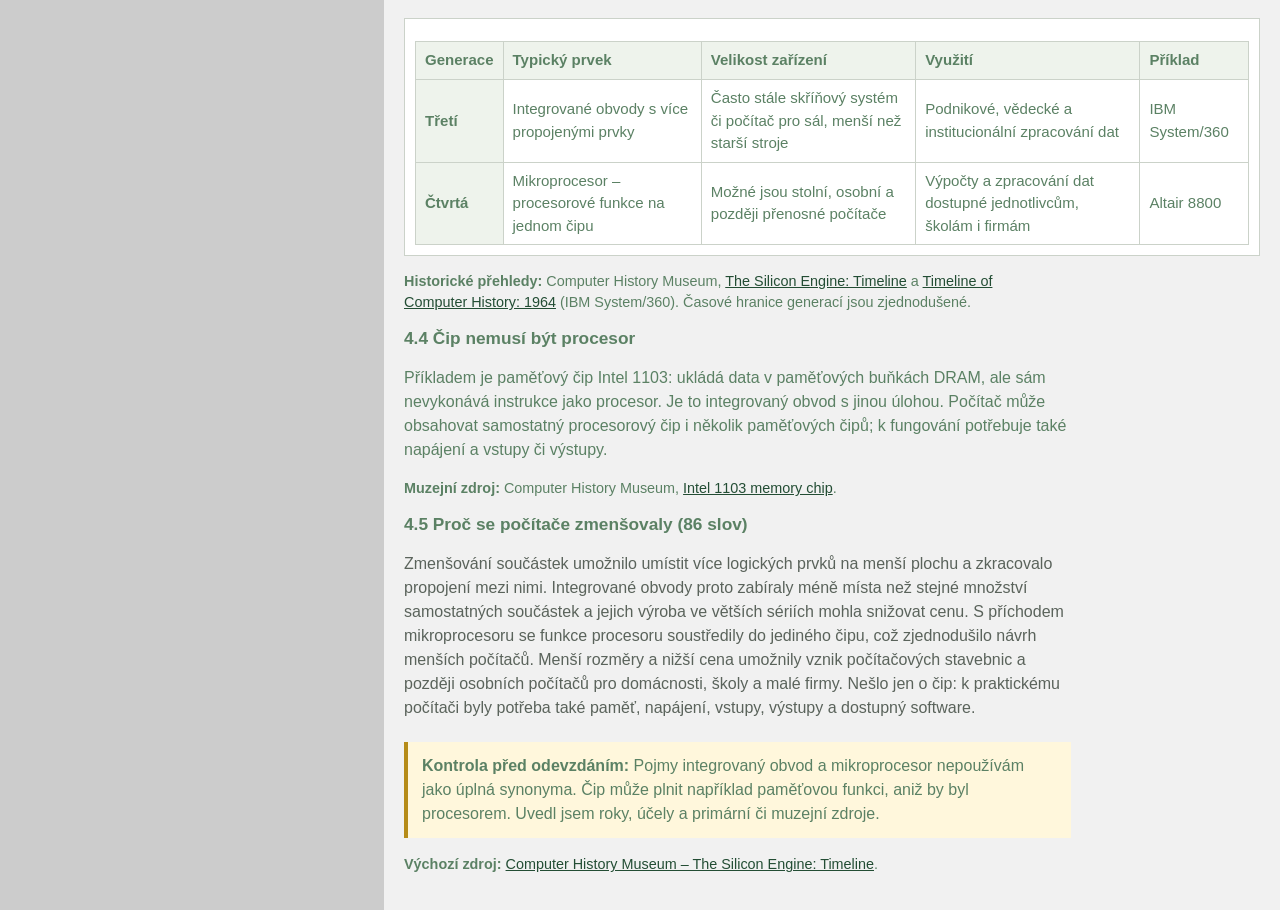
==== commit 4b914033: "Put third-generation lesson and tasks at page bottom Co-authored-by: Copilot <223556219+Copilot@user" ====
--- a/index.html
+++ b/index.html
@@ -396,8 +396,17 @@
     </section>
 
     <section id="treti-generace">
-      <h2>4. Třetí generace počítačů – integrovaný obvod</h2>
+      <h2>4. Třetí generace – integrovaný obvod</h2>
       <p class="intro">Integrovaný obvod sdružuje více elektronických prvků na jednom čipu. Ve školním členění je typický pro třetí generaci. Mikroprocesor soustřeďuje funkce procesoru do integrovaného obvodu a spojuje se se čtvrtou generací. Počítač však dál potřebuje paměť, napájení a vstupy či výstupy. Čip tedy nemusí být procesor.</p>
+
+      <h3>Postup a úkoly</h3>
+      <ol>
+        <li>Nakresli čtyři úrovně – tranzistor, integrovaný obvod, mikroprocesor a počítač – a u každé uveď jednu funkci.</li>
+        <li>Vyhledej Intel 4004 a jeden raný osobní počítač; uveď rok, účel a primární nebo muzejní zdroj.</li>
+        <li>Porovnej třetí a čtvrtou generaci podle typického prvku, velikosti zařízení, využití a příkladu. Upozorni, že hranice generací nejsou ostré.</li>
+        <li>Na příkladu paměťového čipu vysvětli, proč neplatí, že každý čip je procesor.</li>
+        <li>Napiš 80–100 slov o tom, jak zmenšování součástek přispělo k osobním počítačům.</li>
+      </ol>
 
       <section id="urovne-cipu">
         <h3>4.1 Od tranzistoru k počítači</h3>
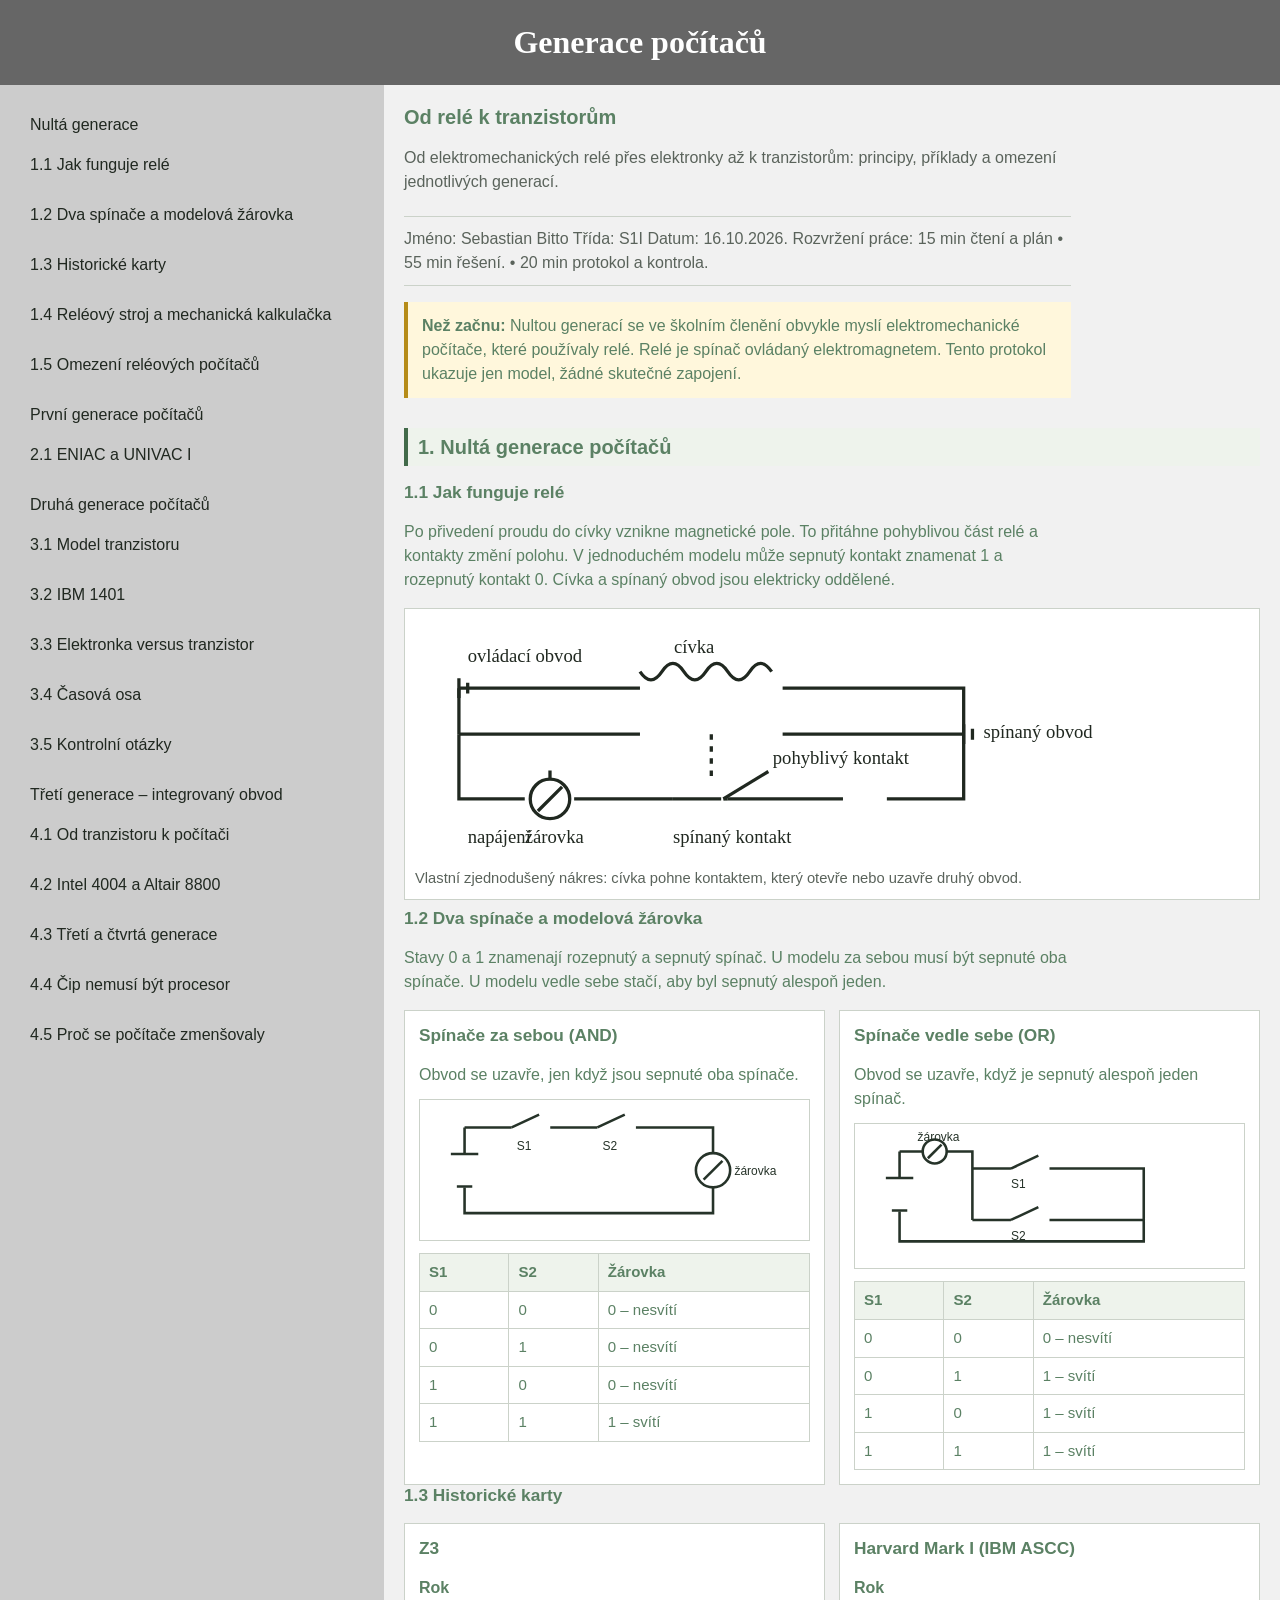
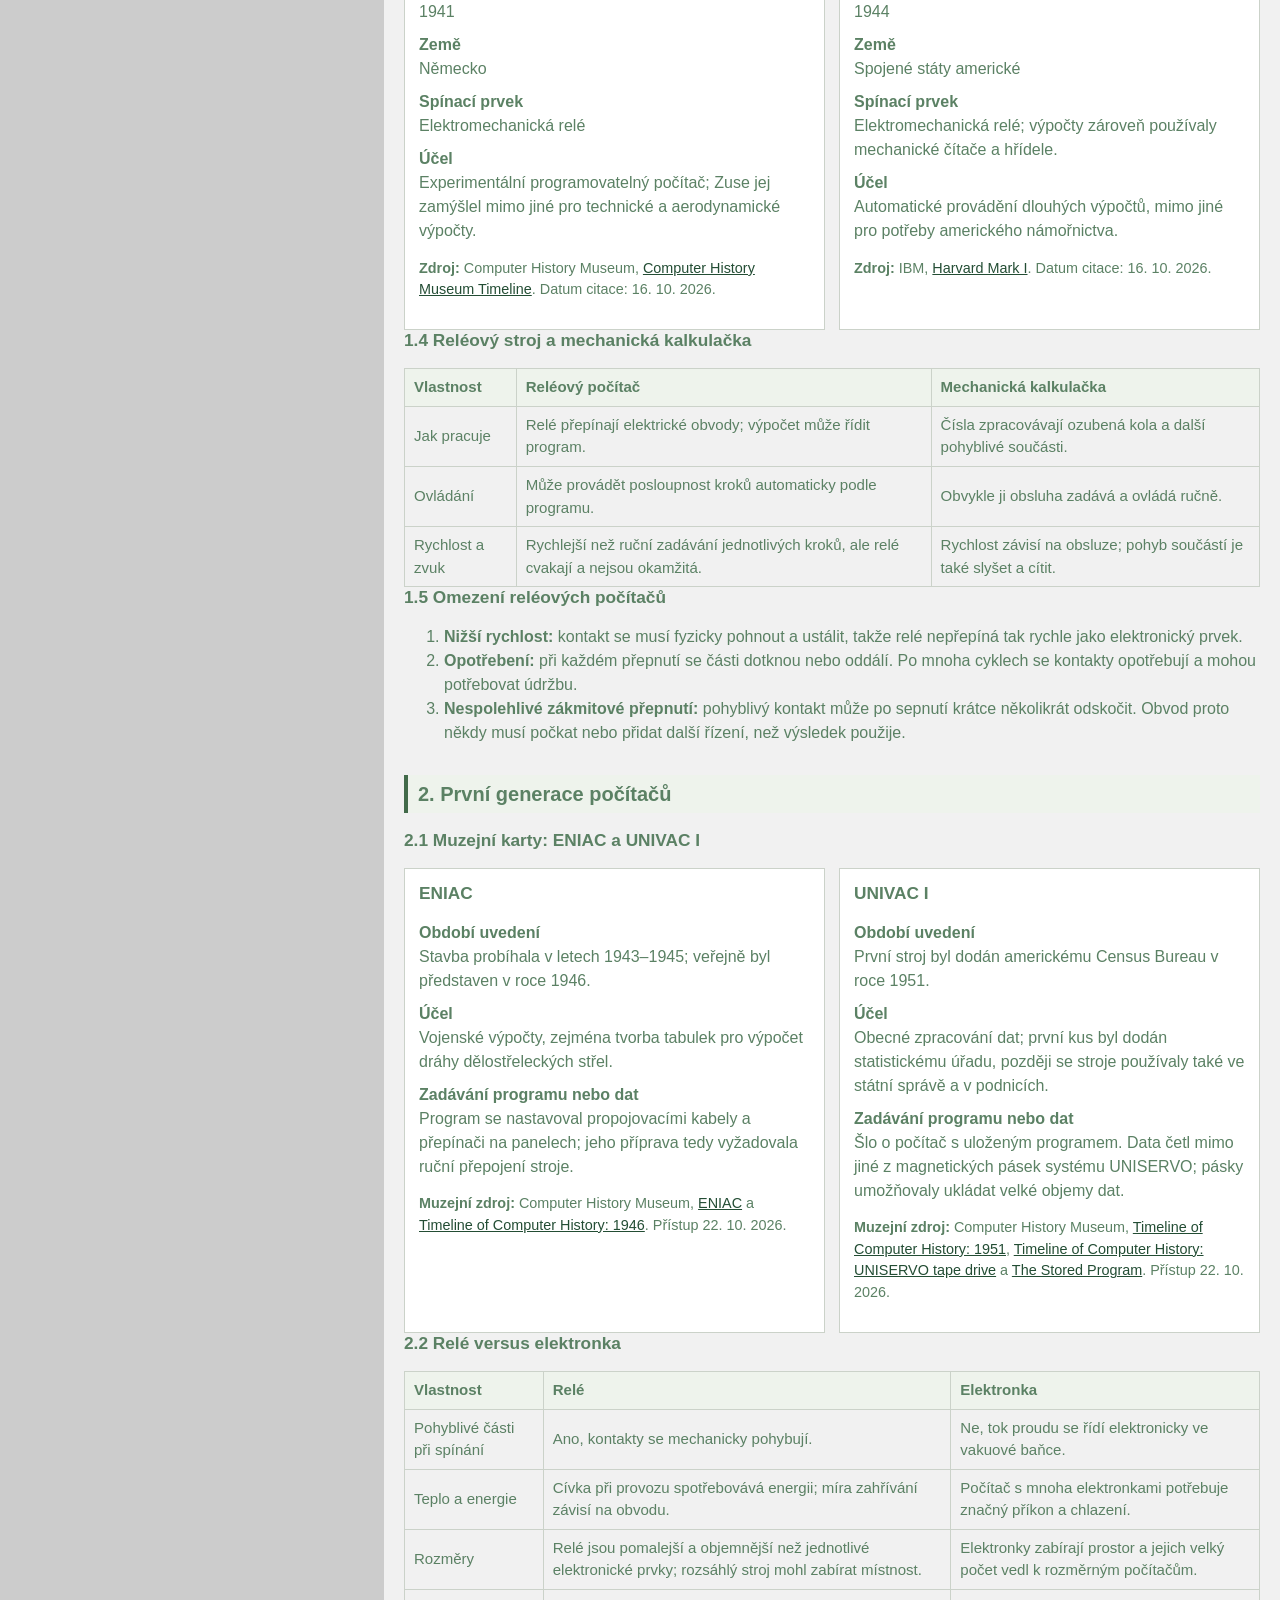
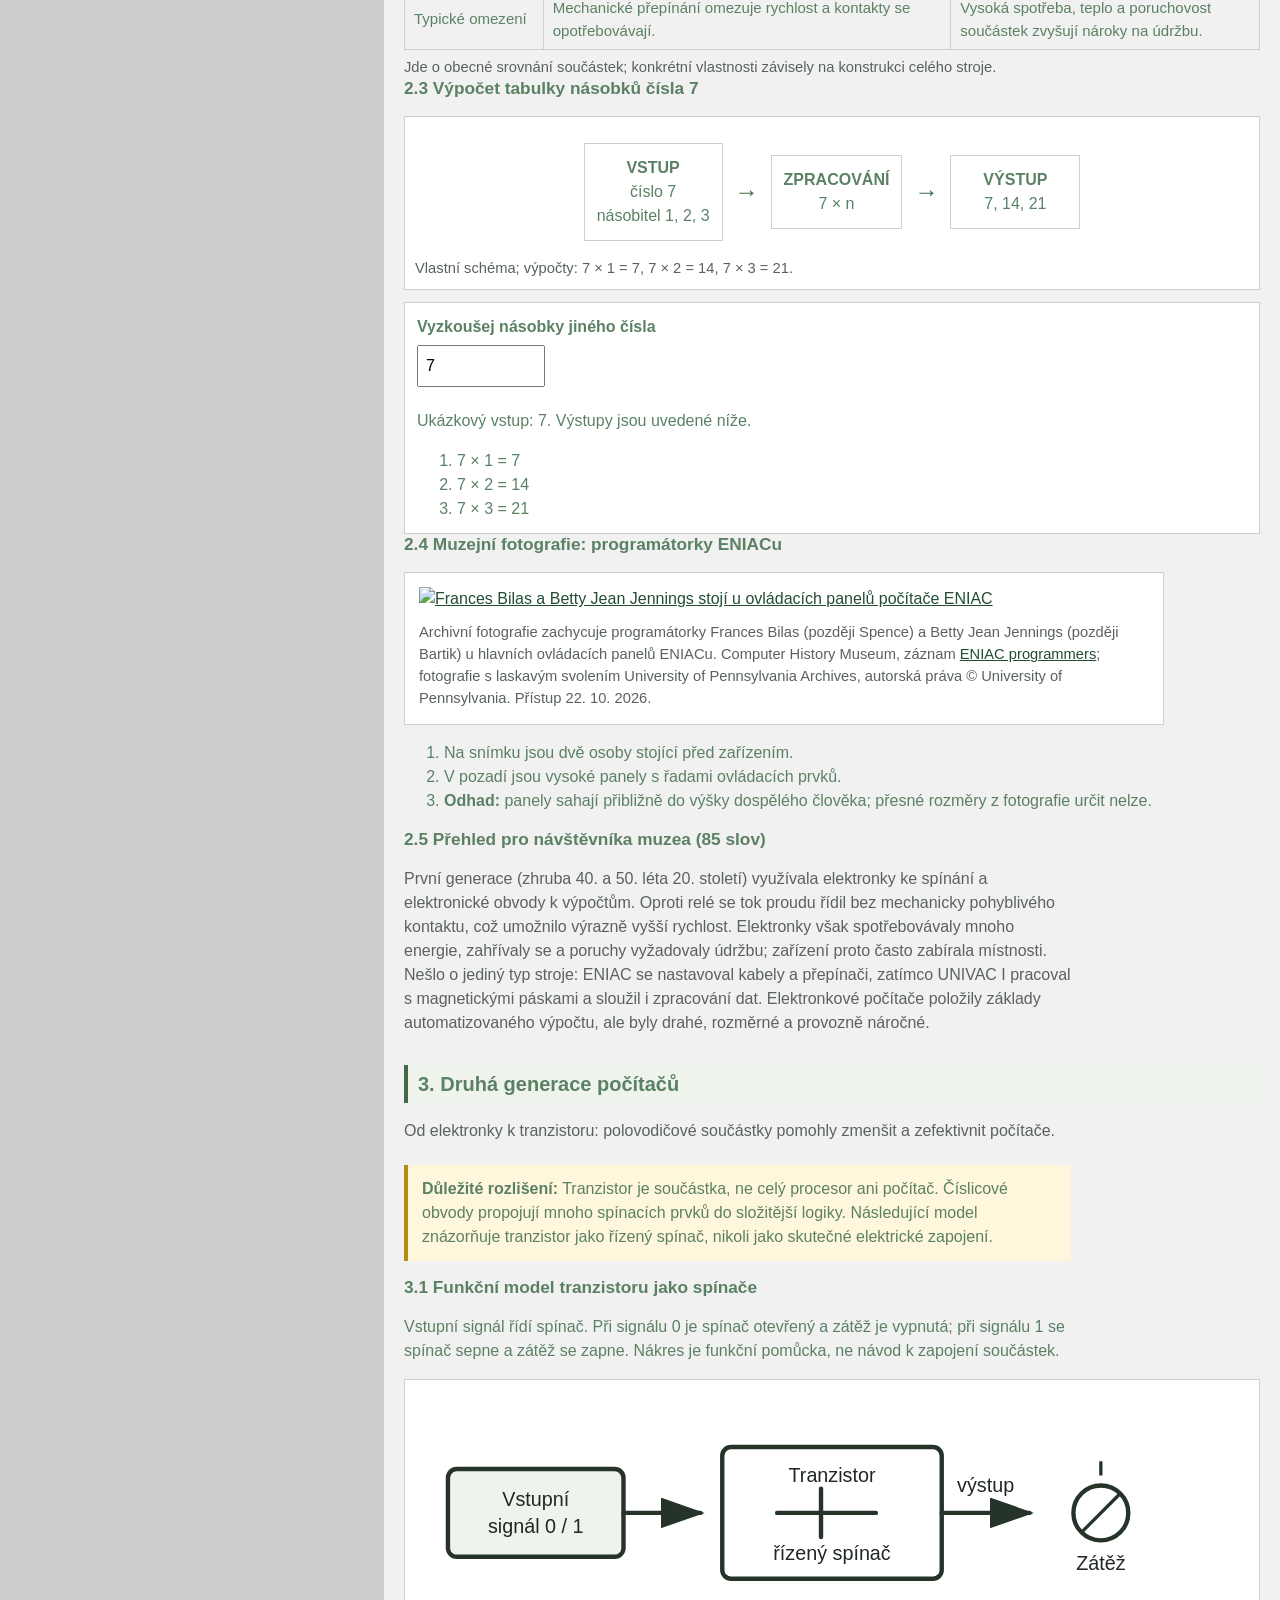
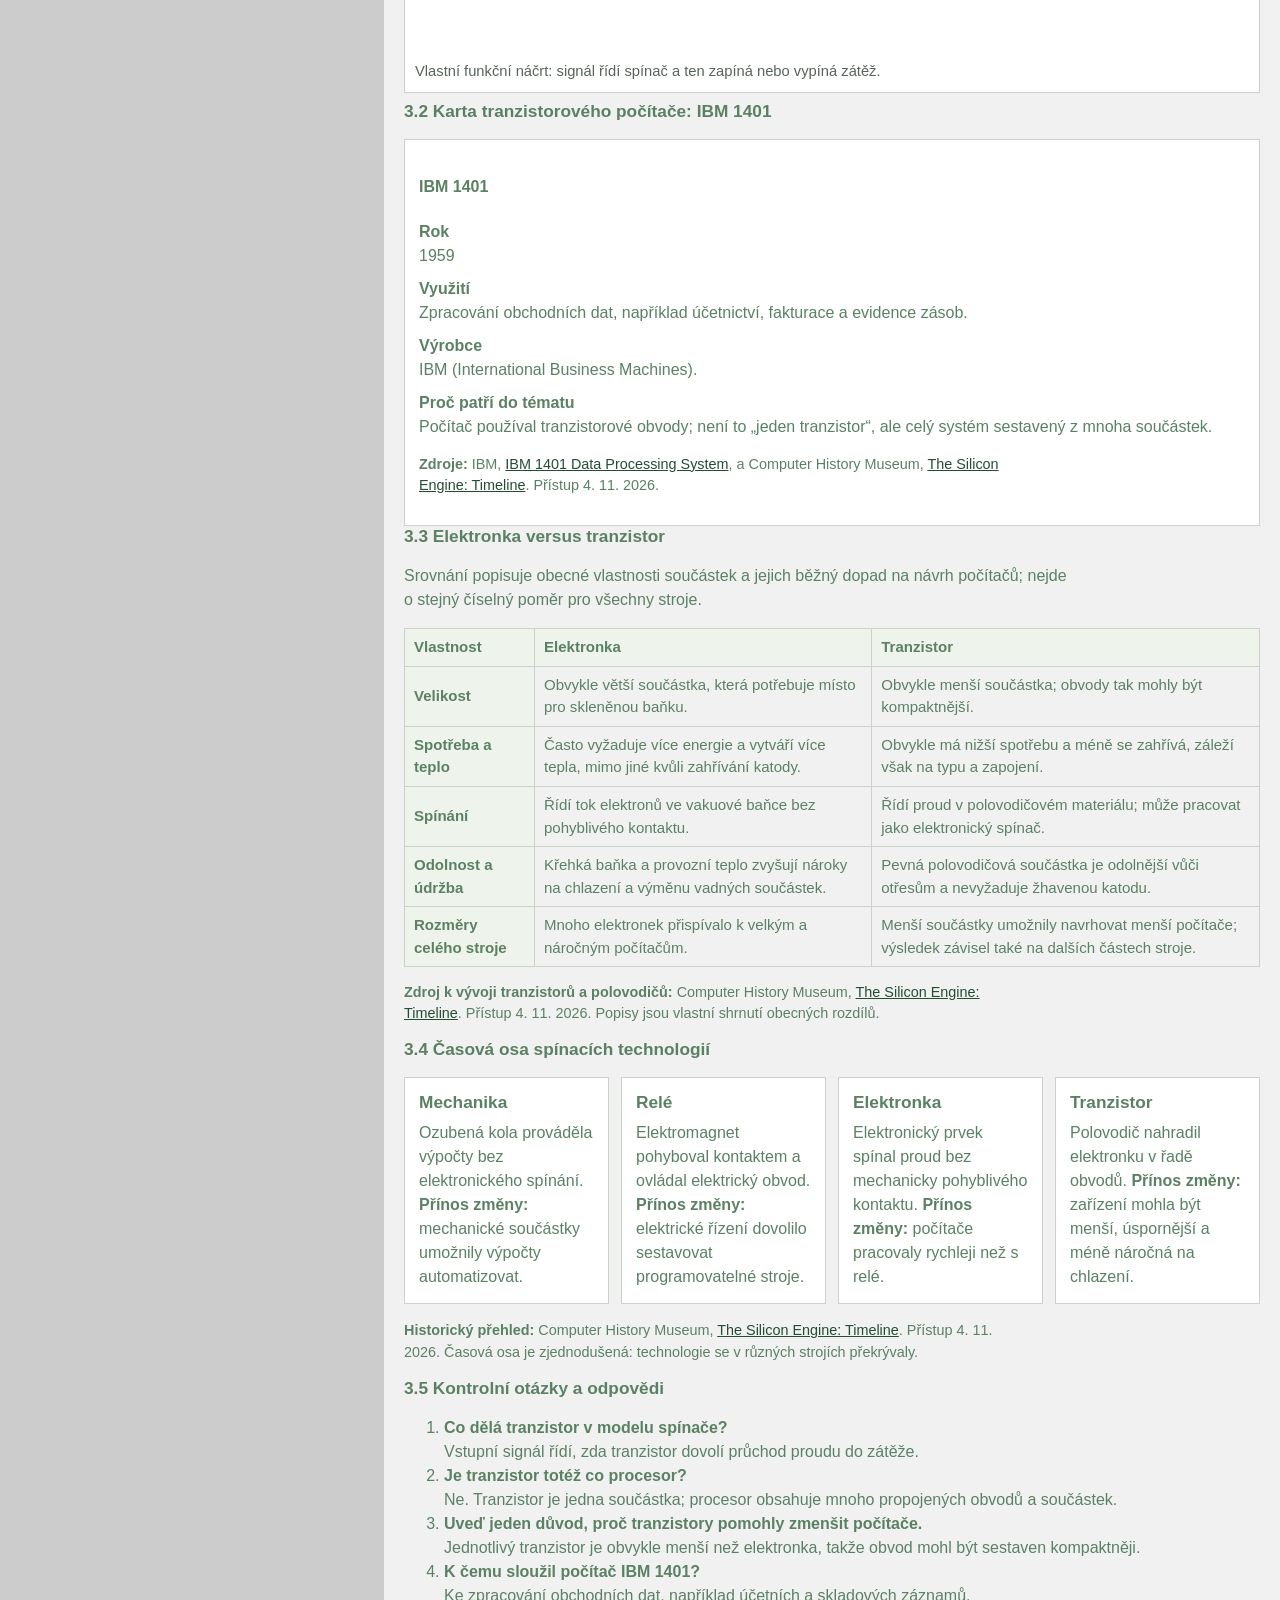
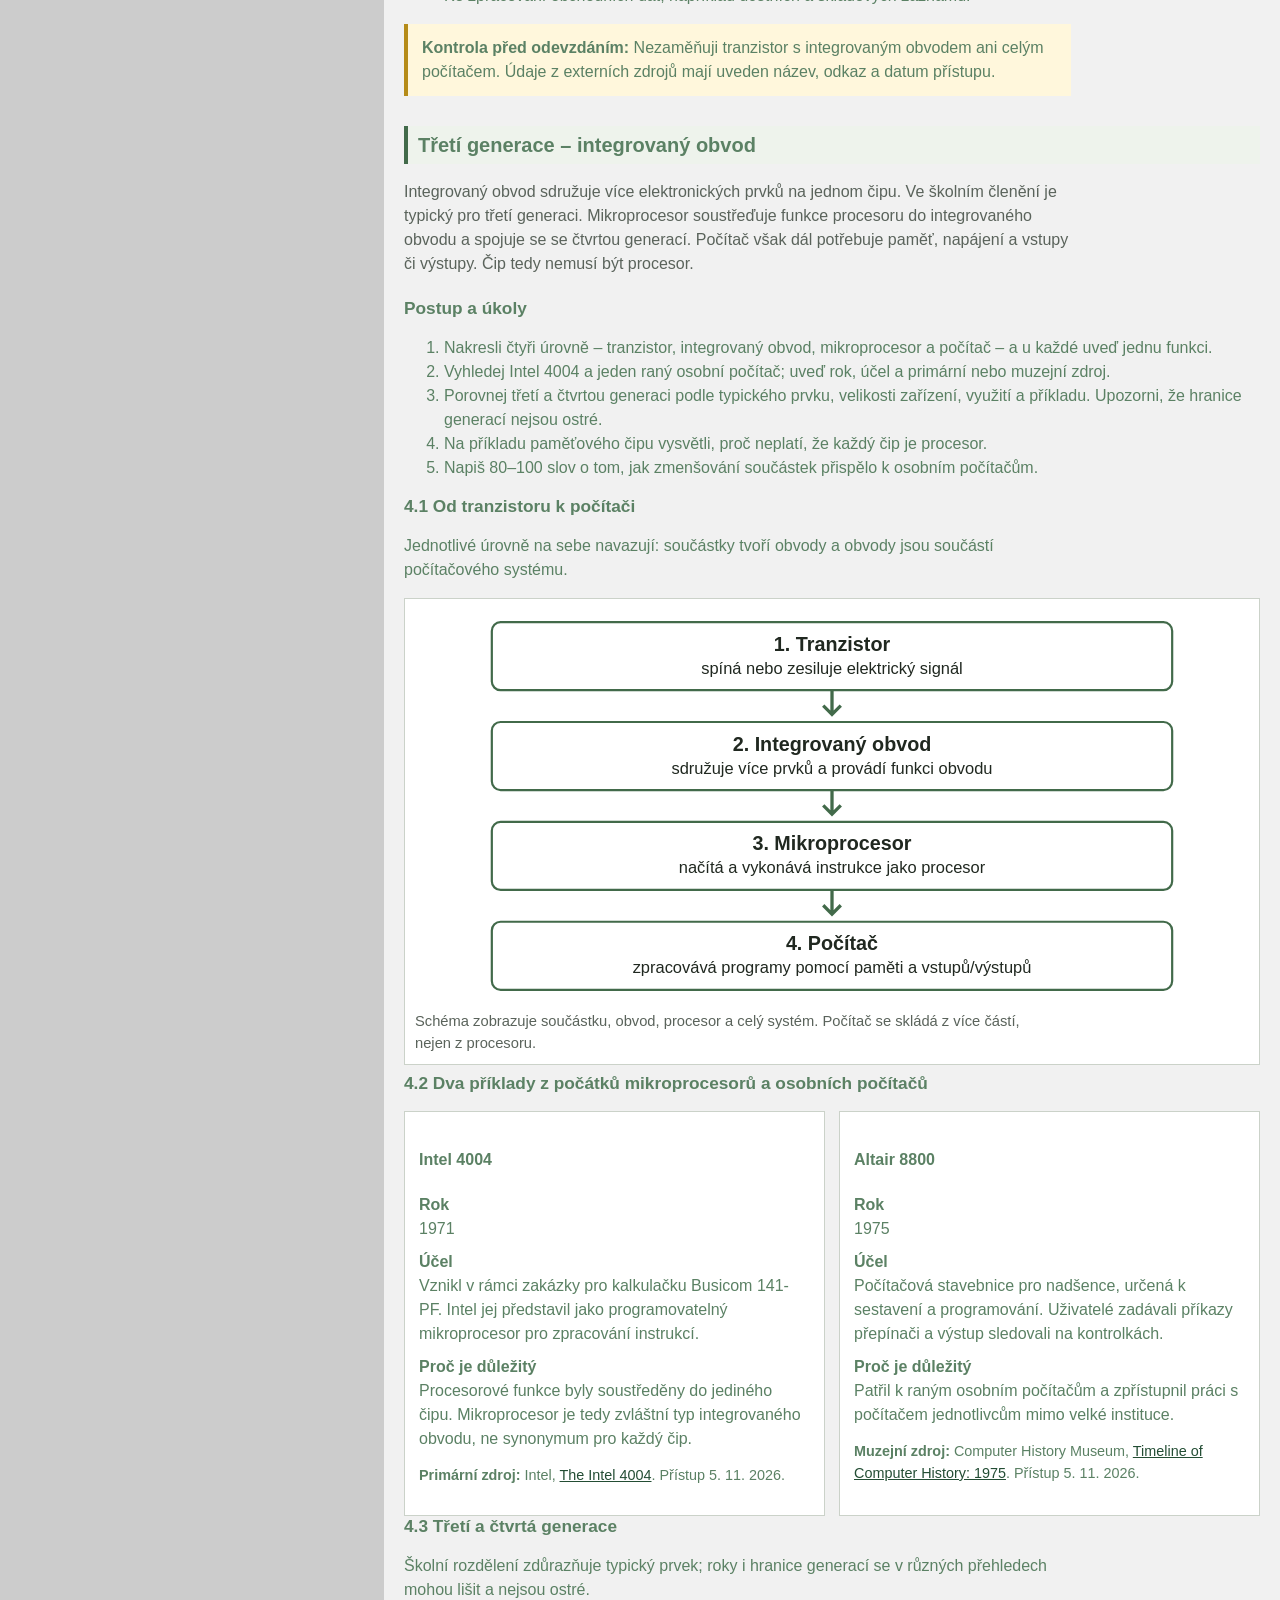
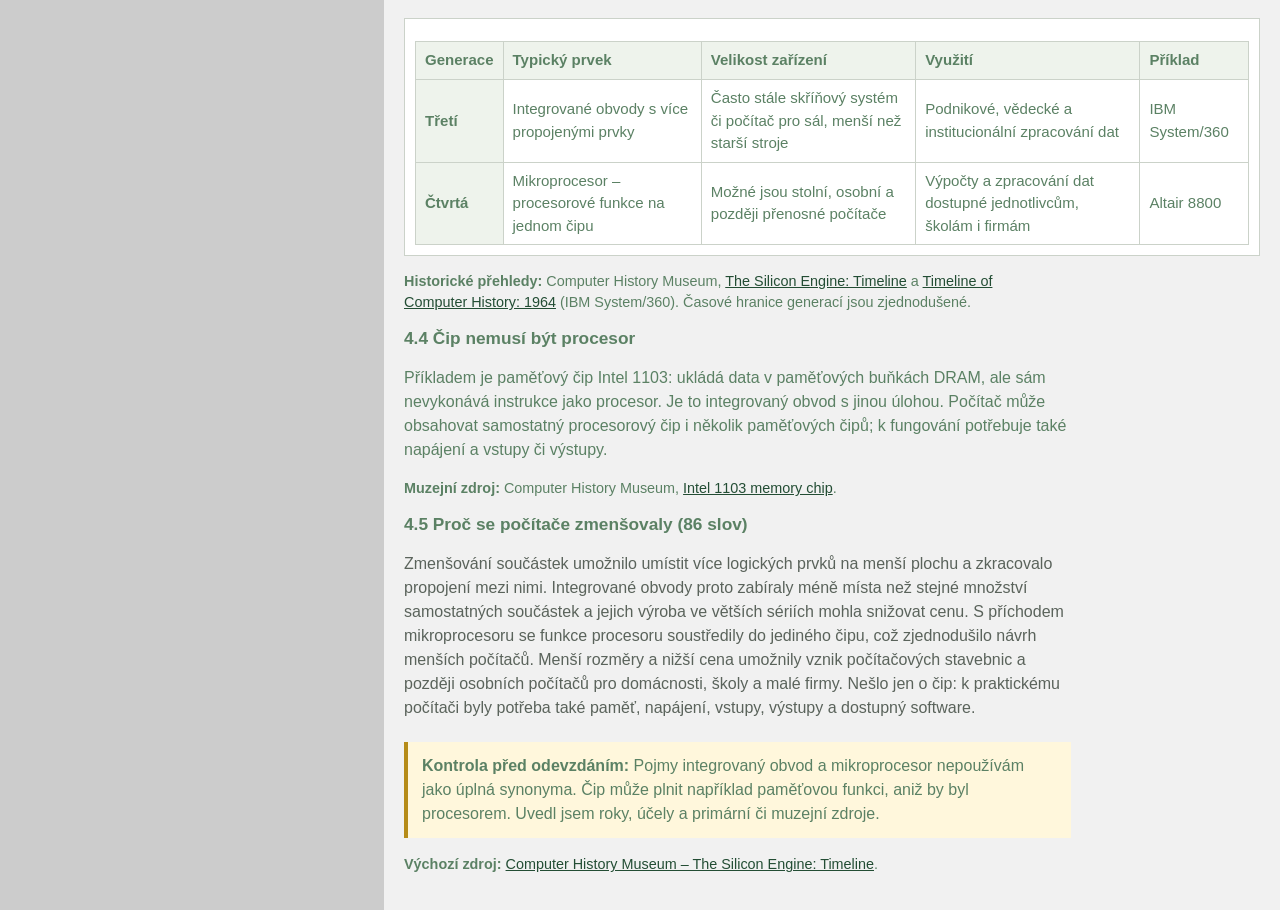
==== commit 6af6a5d5: "Clarify third-generation page navigation Co-authored-by: Copilot <223556219+Copilot@users.noreply.gi" ====
--- a/index.html
+++ b/index.html
@@ -18,7 +18,7 @@
       <nav aria-label="Obsah stránky">
         <ul>
           <li>
-            <a href="#nulta-generace">1. Nultá generace</a>
+            <a href="#nulta-generace">Nultá generace</a>
             <ul>
               <li><a href="#rele">1.1 Jak funguje relé</a></li>
               <li><a href="#logika">1.2 Dva spínače a modelová žárovka</a></li>
@@ -28,13 +28,13 @@
             </ul>
           </li>
           <li>
-            <a href="#prvni-generace">2. První generace počítačů</a>
+            <a href="#prvni-generace">První generace počítačů</a>
             <ul>
               <li><a href="#prvni-karty">2.1 ENIAC a UNIVAC I</a></li>
             </ul>
           </li>
           <li>
-            <a href="#druha-generace">3. Druhá generace počítačů</a>
+            <a href="#druha-generace">Druhá generace počítačů</a>
             <ul>
               <li><a href="#model">3.1 Model tranzistoru</a></li>
               <li><a href="#pocitac">3.2 IBM 1401</a></li>
@@ -44,7 +44,7 @@
             </ul>
           </li>
           <li>
-            <a href="#treti-generace">4. Třetí generace počítačů</a>
+            <a href="#treti-generace">Třetí generace – integrovaný obvod</a>
             <ul>
               <li><a href="#urovne-cipu">4.1 Od tranzistoru k počítači</a></li>
               <li><a href="#priklady-cipu">4.2 Intel 4004 a Altair 8800</a></li>
@@ -396,7 +396,7 @@
     </section>
 
     <section id="treti-generace">
-      <h2>4. Třetí generace – integrovaný obvod</h2>
+      <h2>Třetí generace – integrovaný obvod</h2>
       <p class="intro">Integrovaný obvod sdružuje více elektronických prvků na jednom čipu. Ve školním členění je typický pro třetí generaci. Mikroprocesor soustřeďuje funkce procesoru do integrovaného obvodu a spojuje se se čtvrtou generací. Počítač však dál potřebuje paměť, napájení a vstupy či výstupy. Čip tedy nemusí být procesor.</p>
 
       <h3>Postup a úkoly</h3>
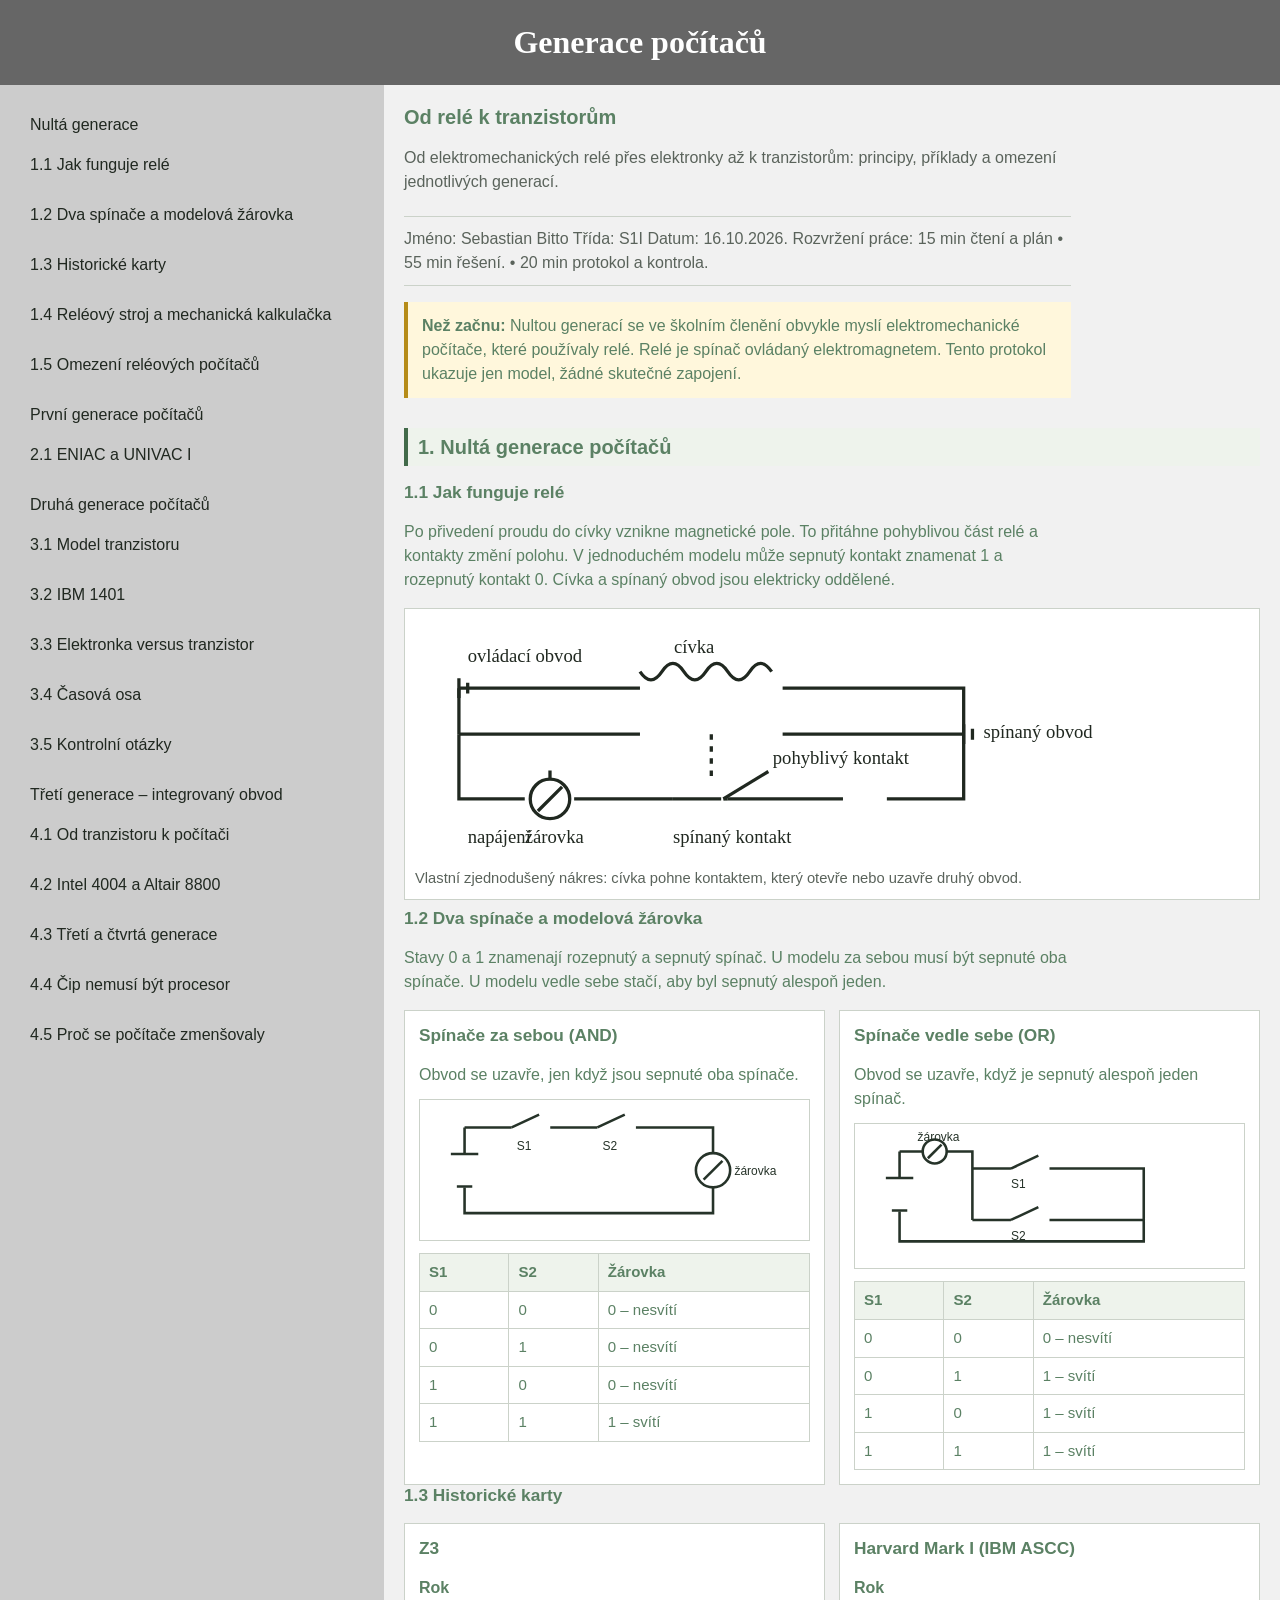
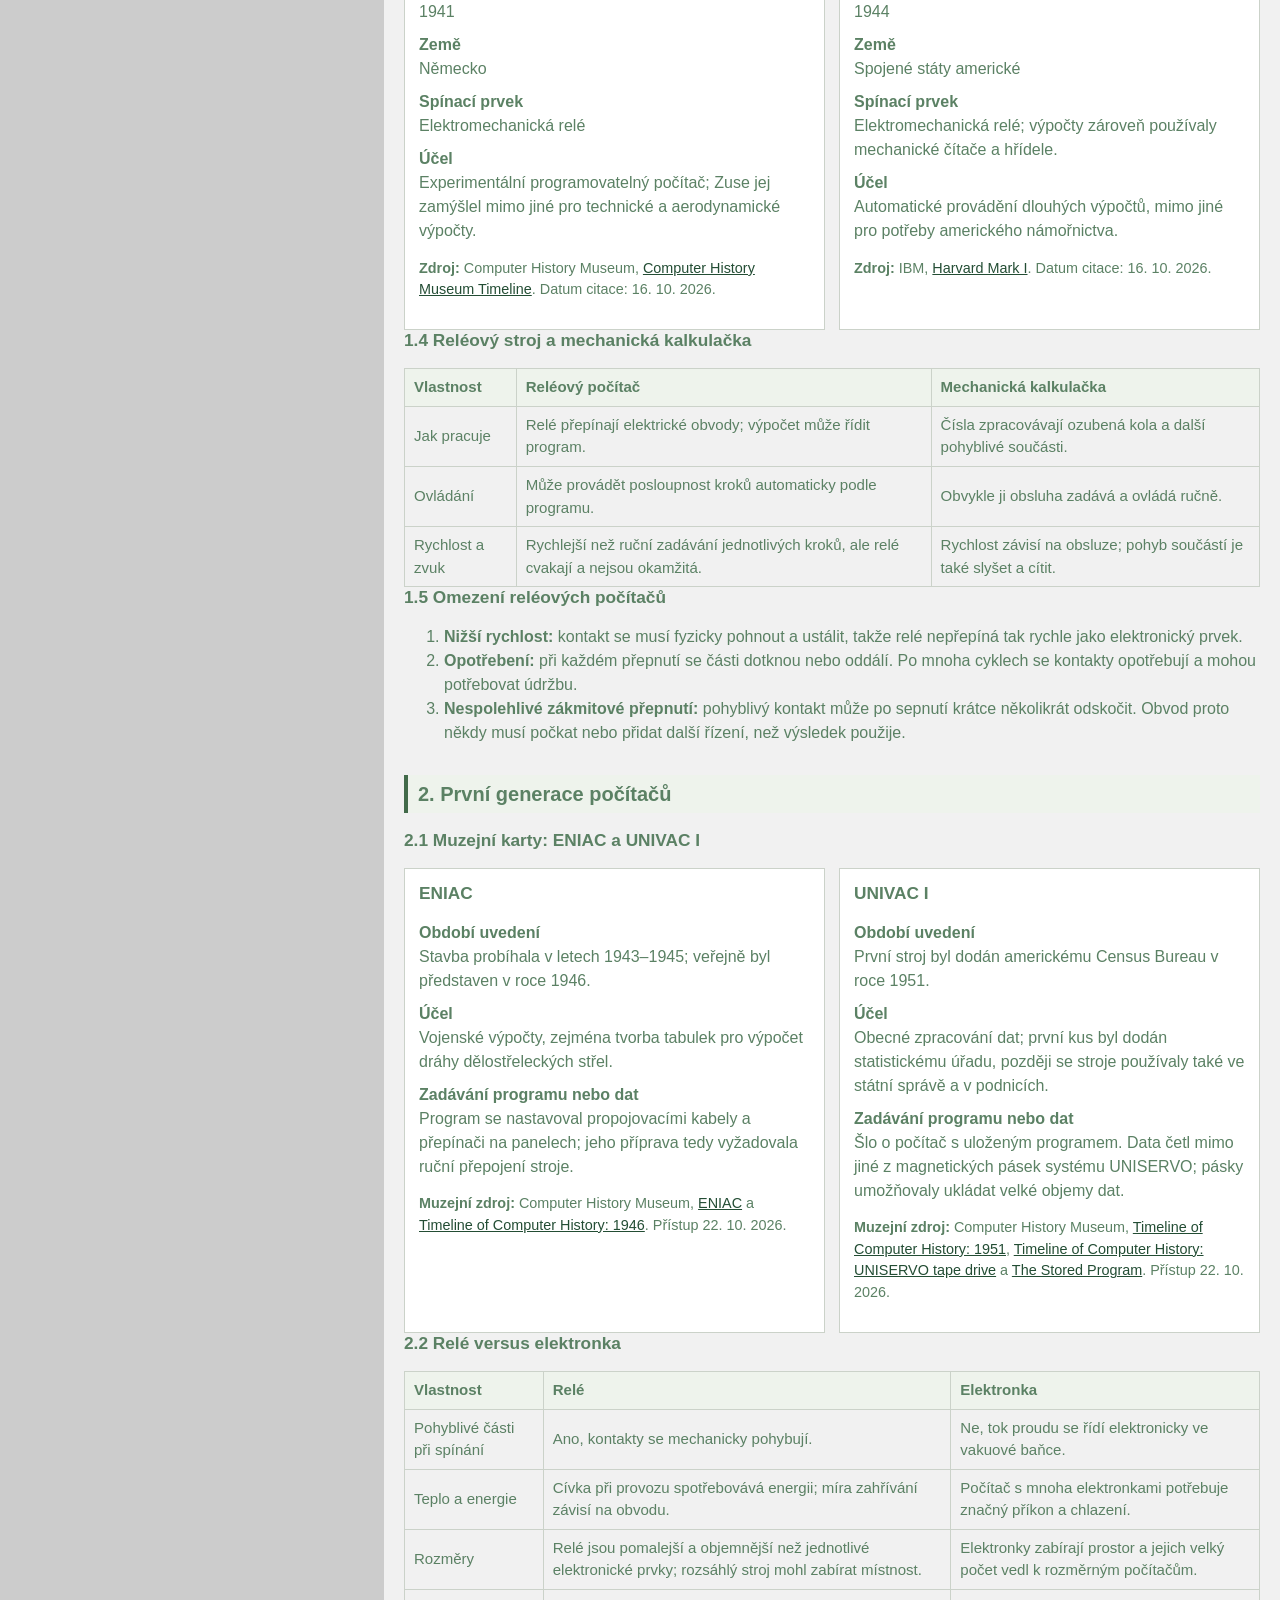
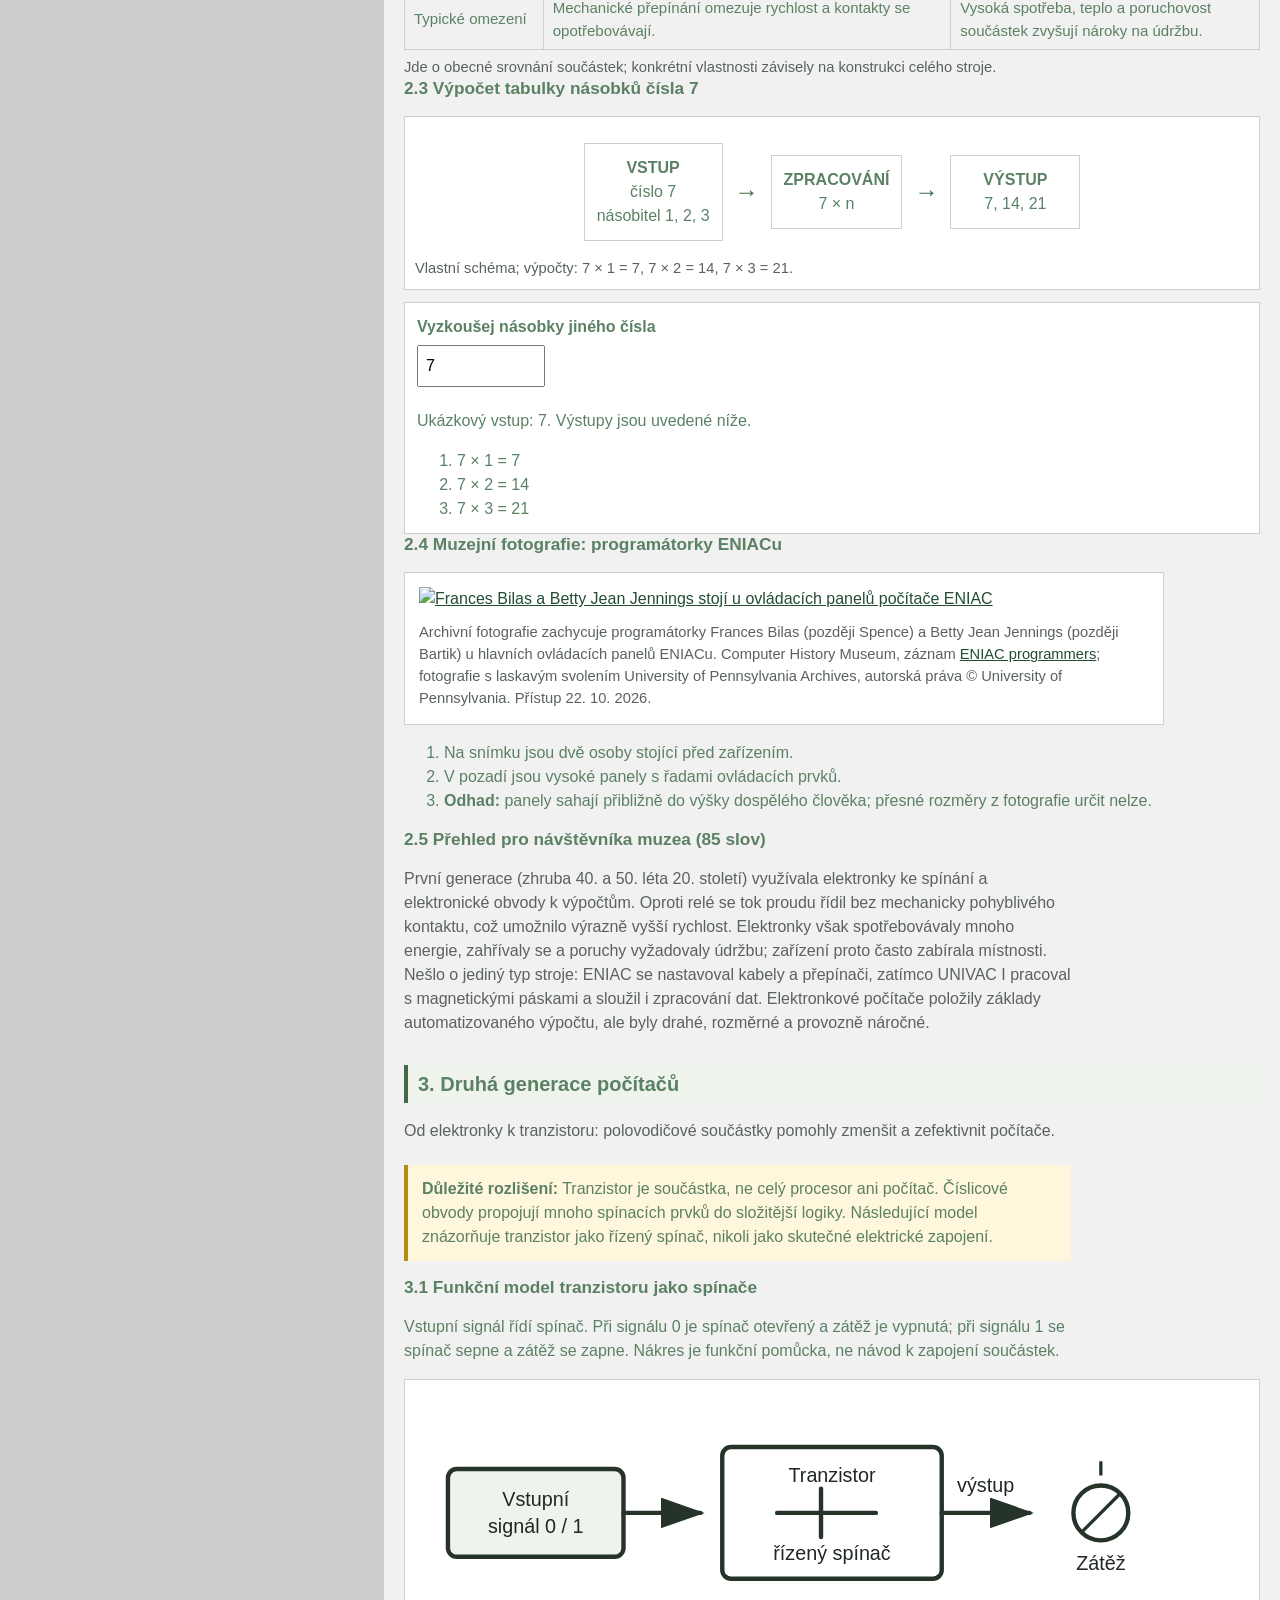
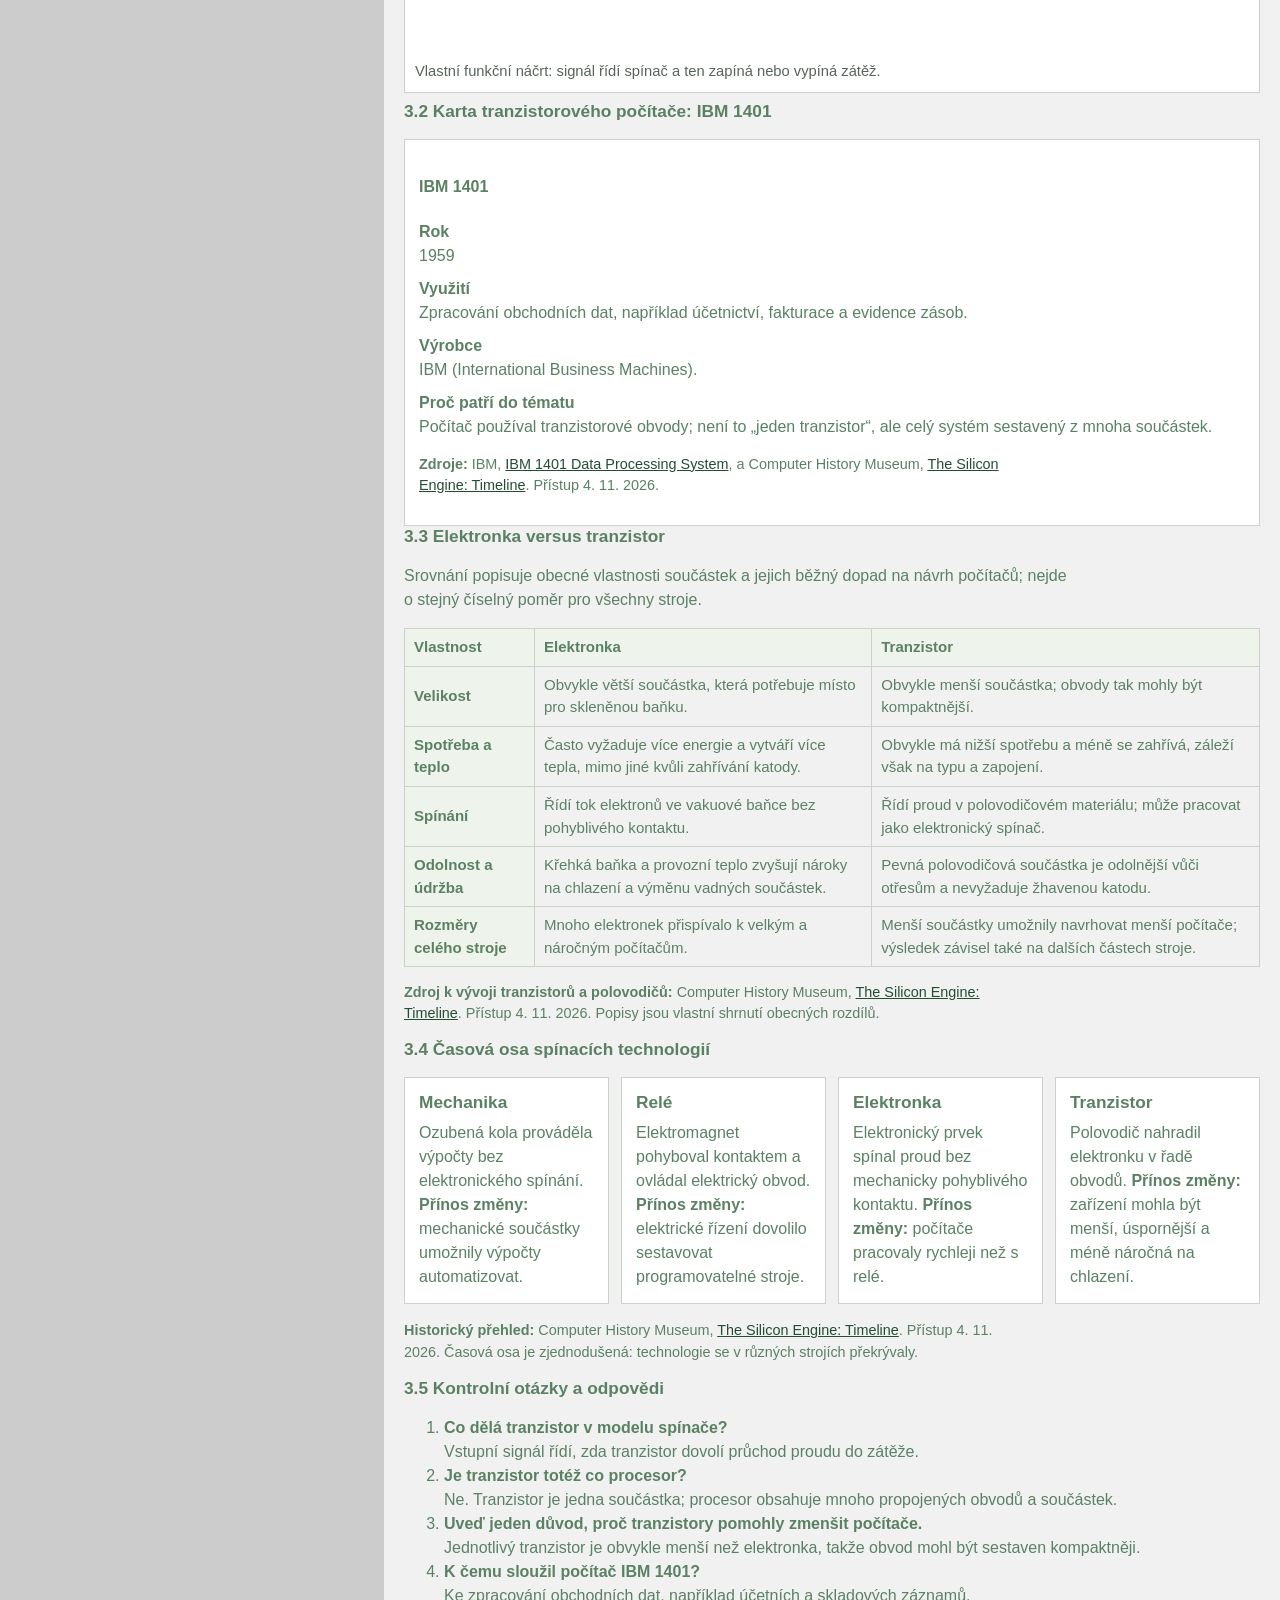
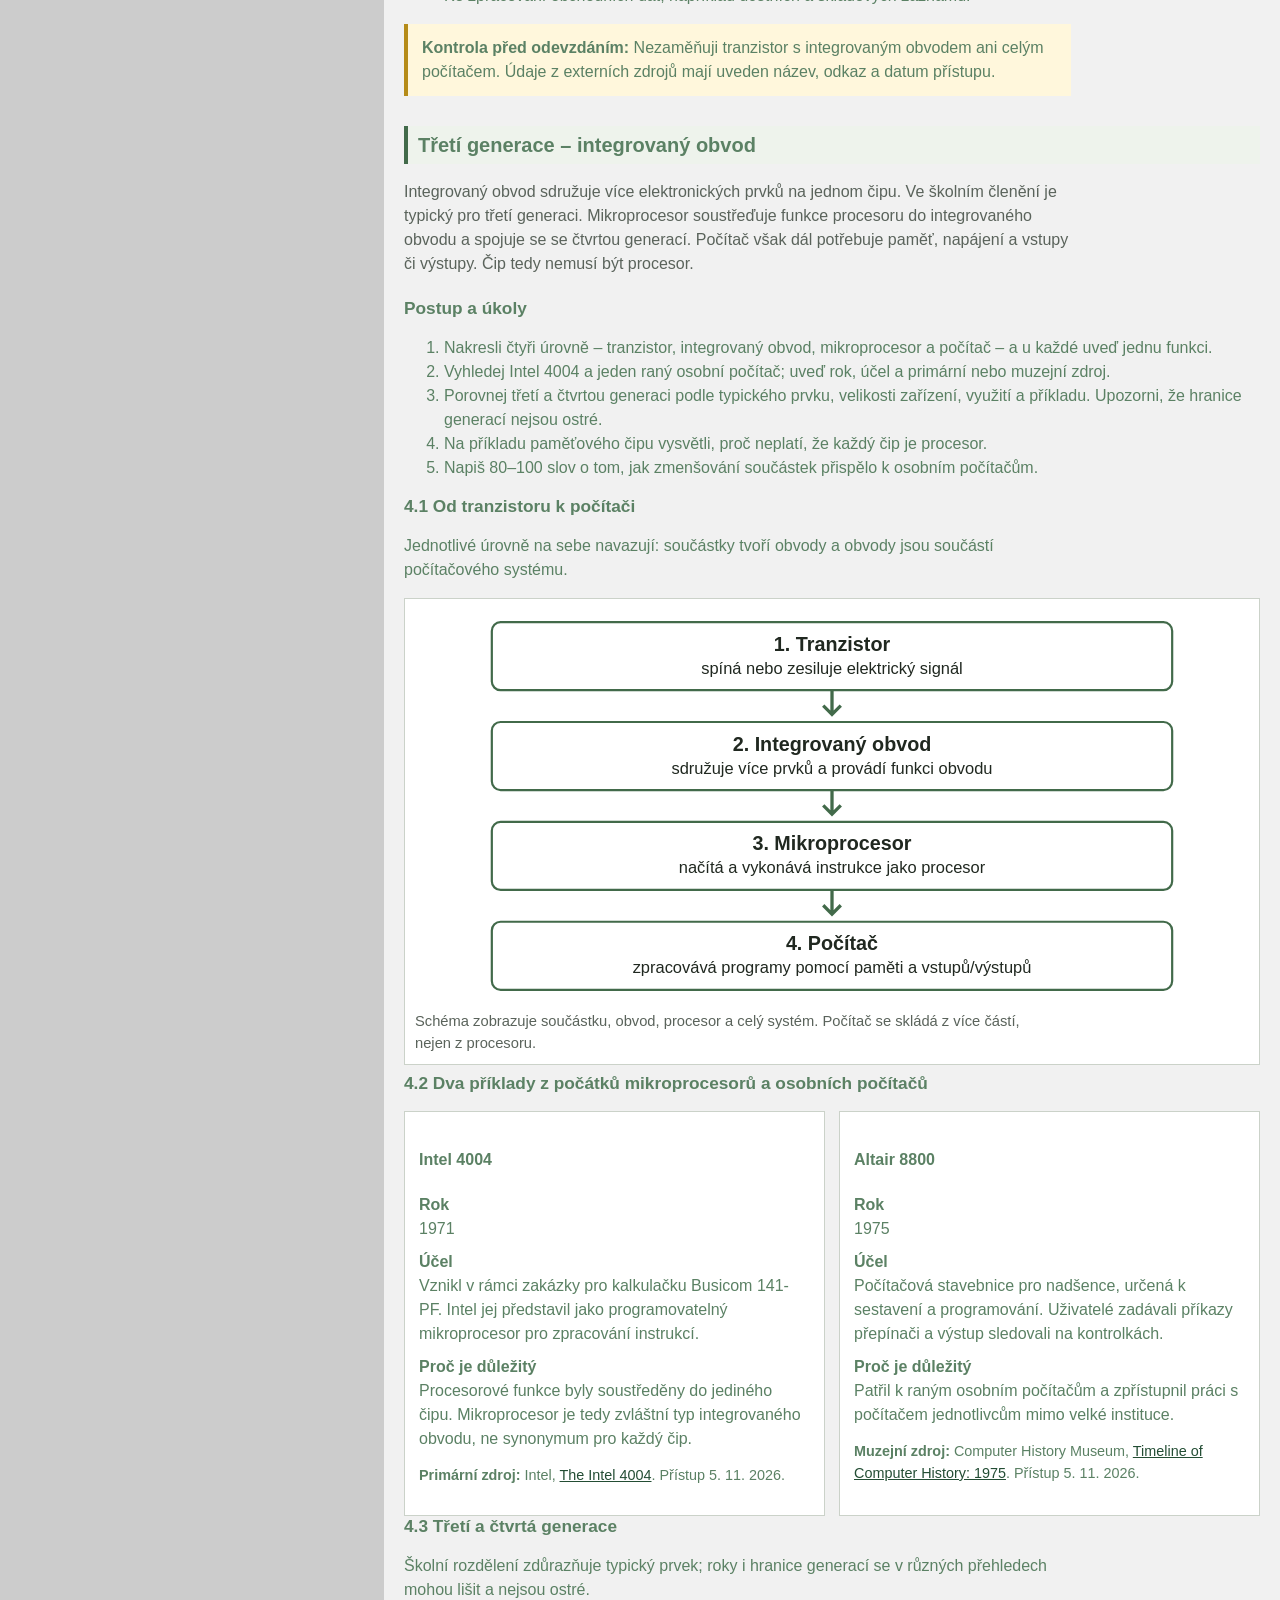
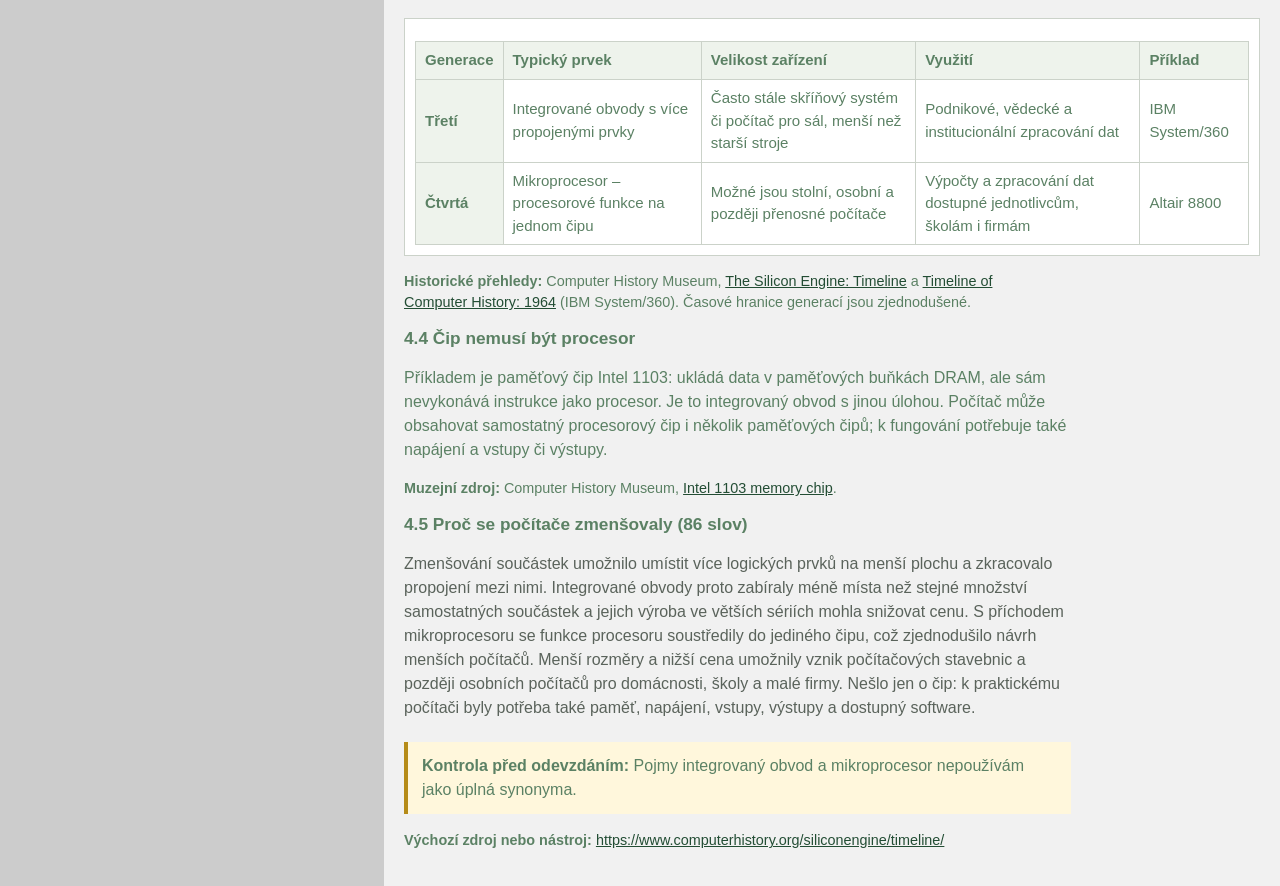
==== commit 2752fc36: "Use requested submission checklist wording Co-authored-by: Copilot <223556219+Copilot@users.noreply." ====
--- a/index.html
+++ b/index.html
@@ -505,8 +505,8 @@
         <p class="intro">Zmenšování součástek umožnilo umístit více logických prvků na menší plochu a zkracovalo propojení mezi nimi. Integrované obvody proto zabíraly méně místa než stejné množství samostatných součástek a jejich výroba ve větších sériích mohla snižovat cenu. S příchodem mikroprocesoru se funkce procesoru soustředily do jediného čipu, což zjednodušilo návrh menších počítačů. Menší rozměry a nižší cena umožnily vznik počítačových stavebnic a později osobních počítačů pro domácnosti, školy a malé firmy. Nešlo jen o čip: k praktickému počítači byly potřeba také paměť, napájení, vstupy, výstupy a dostupný software.</p>
       </section>
 
-      <p class="note"><strong>Kontrola před odevzdáním:</strong> Pojmy integrovaný obvod a mikroprocesor nepoužívám jako úplná synonyma. Čip může plnit například paměťovou funkci, aniž by byl procesorem. Uvedl jsem roky, účely a primární či muzejní zdroje.</p>
-      <p class="source"><strong>Výchozí zdroj:</strong> <a href="https://www.computerhistory.org/siliconengine/timeline/" target="_blank" rel="noopener noreferrer">Computer History Museum – The Silicon Engine: Timeline</a>.</p>
+      <p class="note"><strong>Kontrola před odevzdáním:</strong> Pojmy integrovaný obvod a mikroprocesor nepoužívám jako úplná synonyma.</p>
+      <p class="source"><strong>Výchozí zdroj nebo nástroj:</strong> <a href="https://www.computerhistory.org/siliconengine/timeline/" target="_blank" rel="noopener noreferrer">https://www.computerhistory.org/siliconengine/timeline/</a></p>
     </section>
 
       </article>
